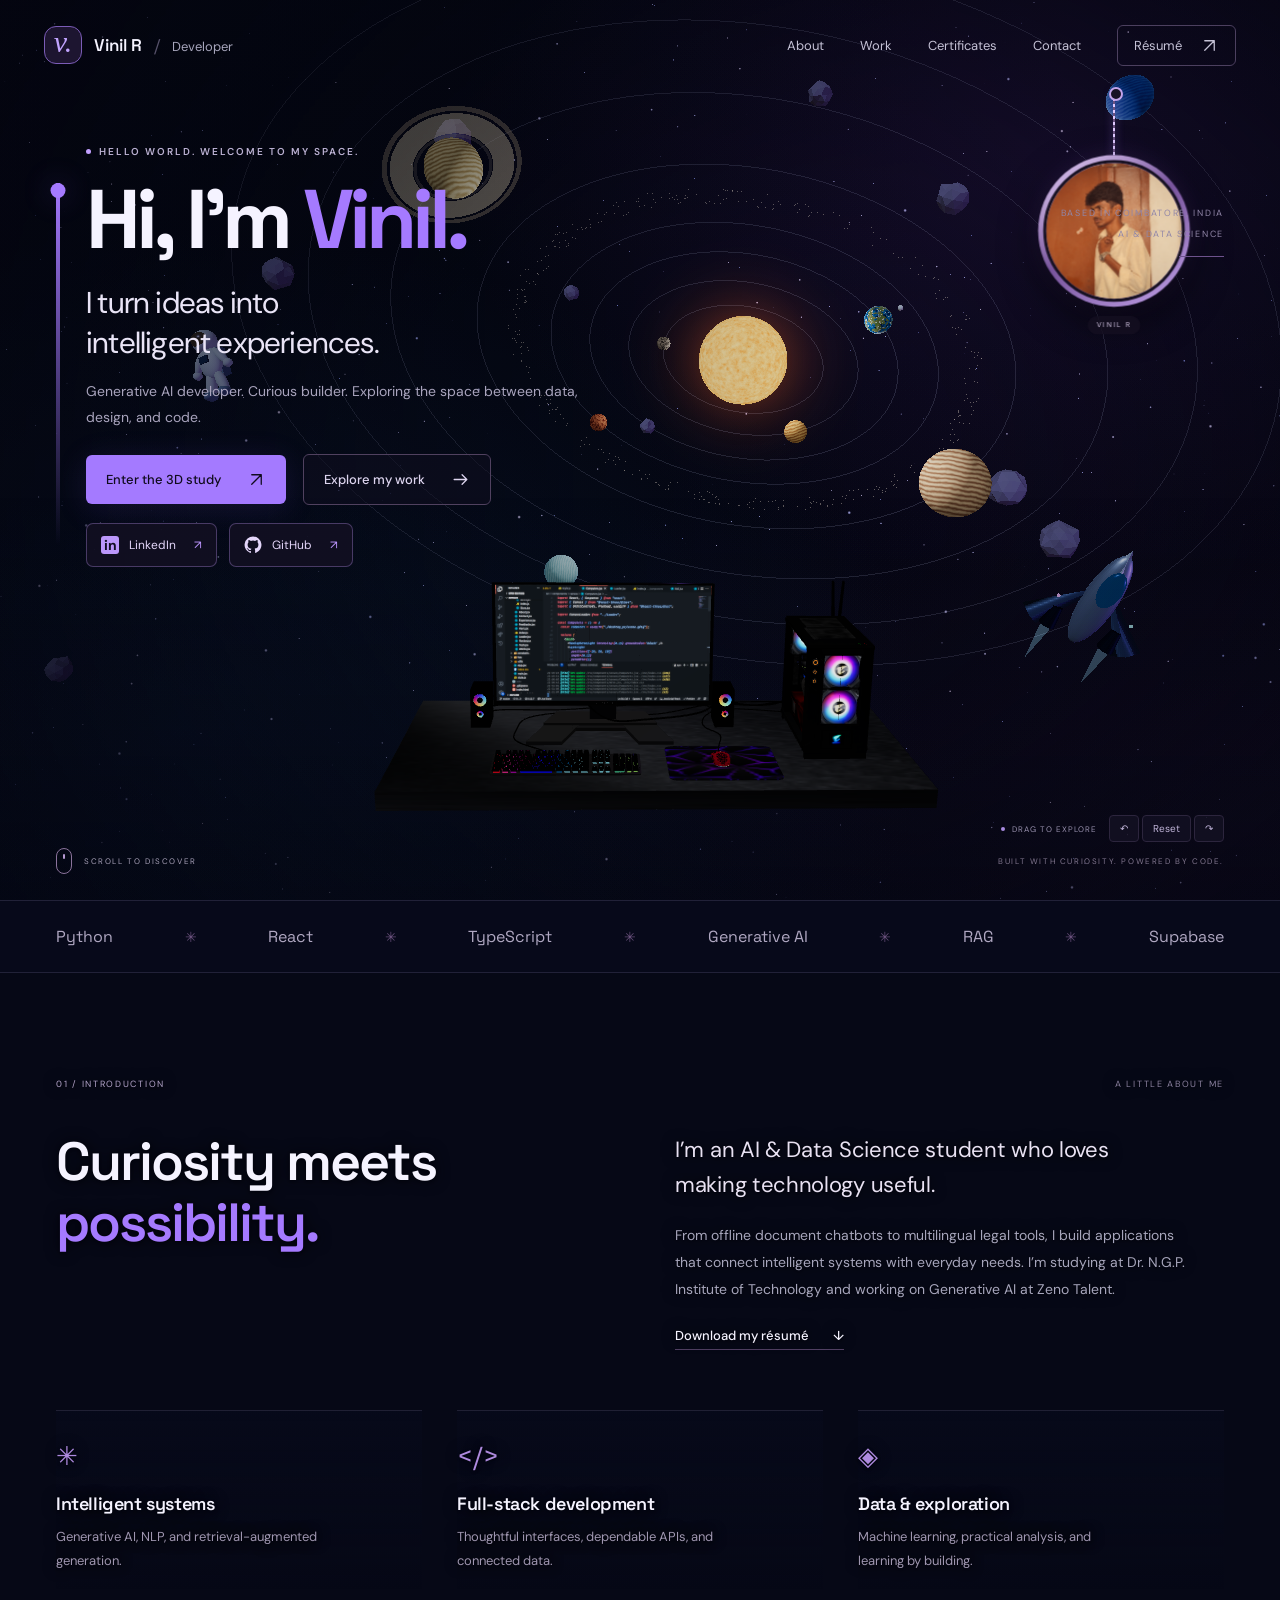
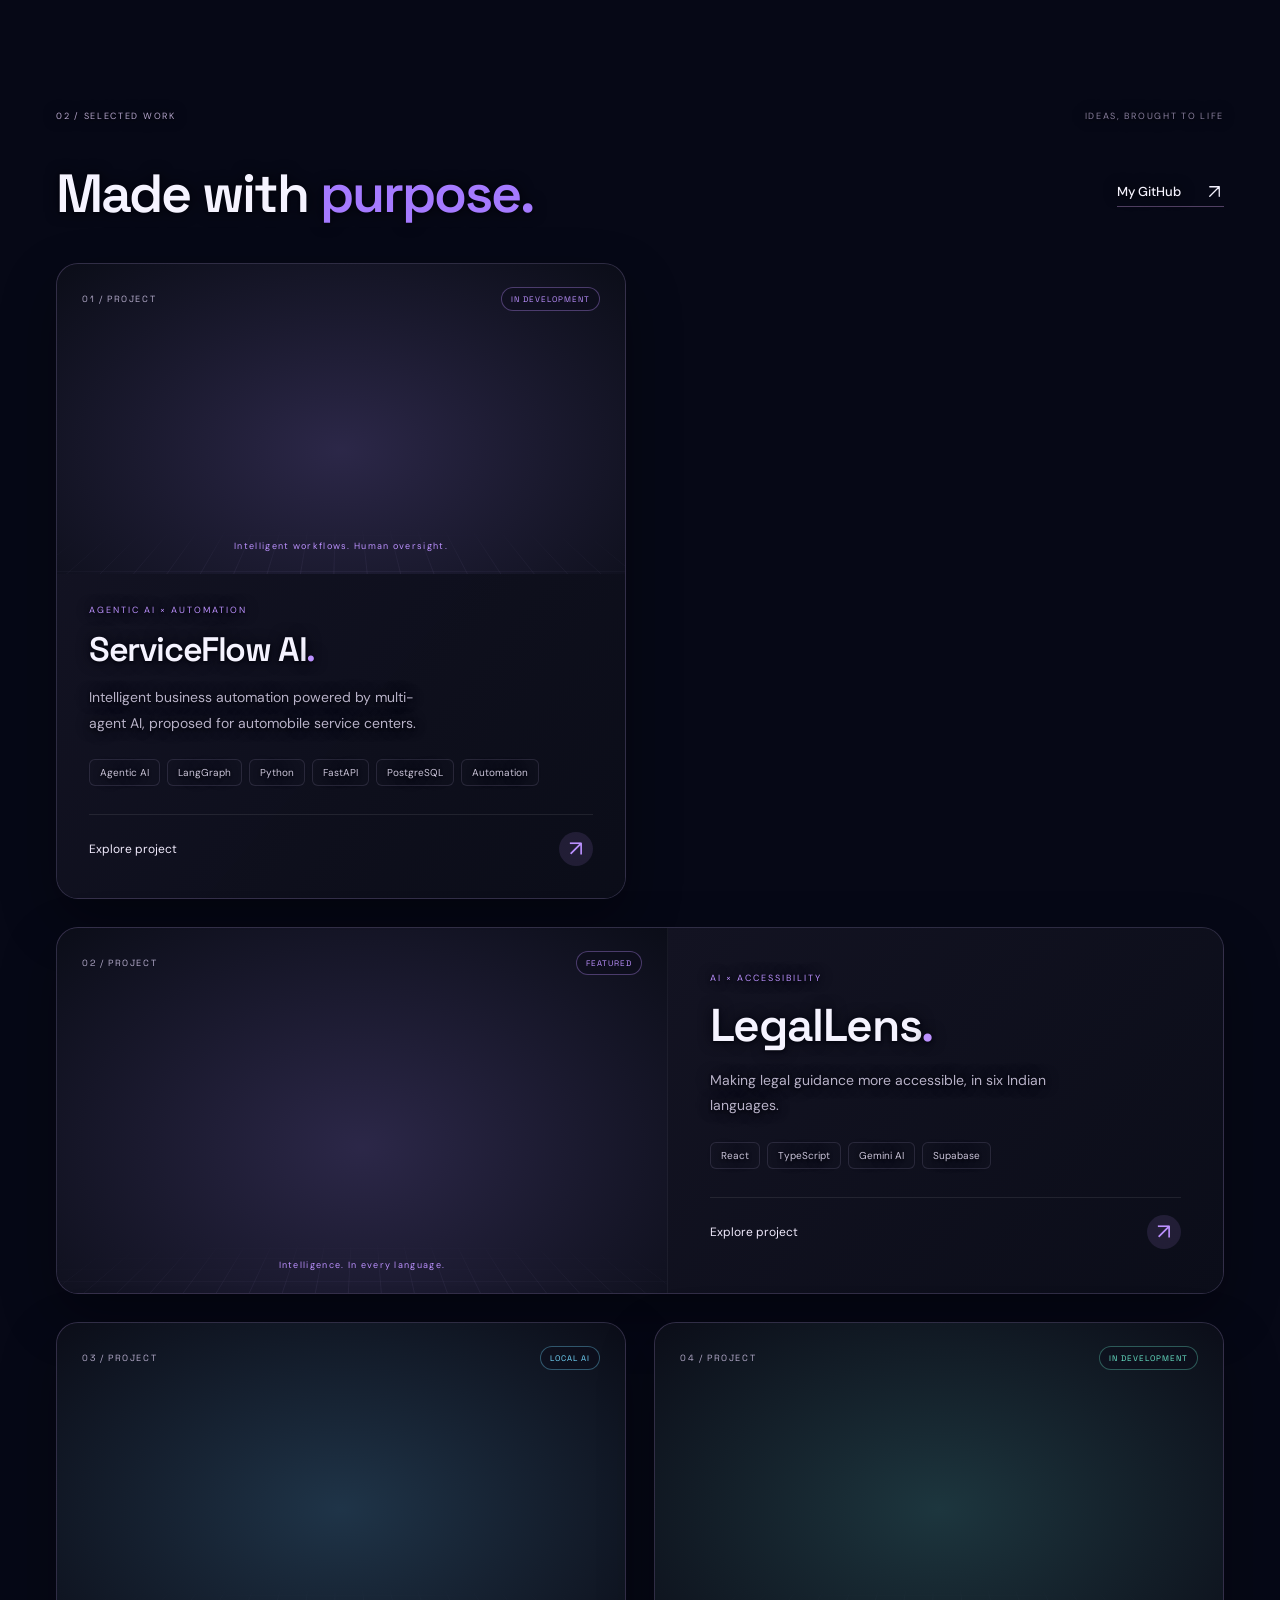
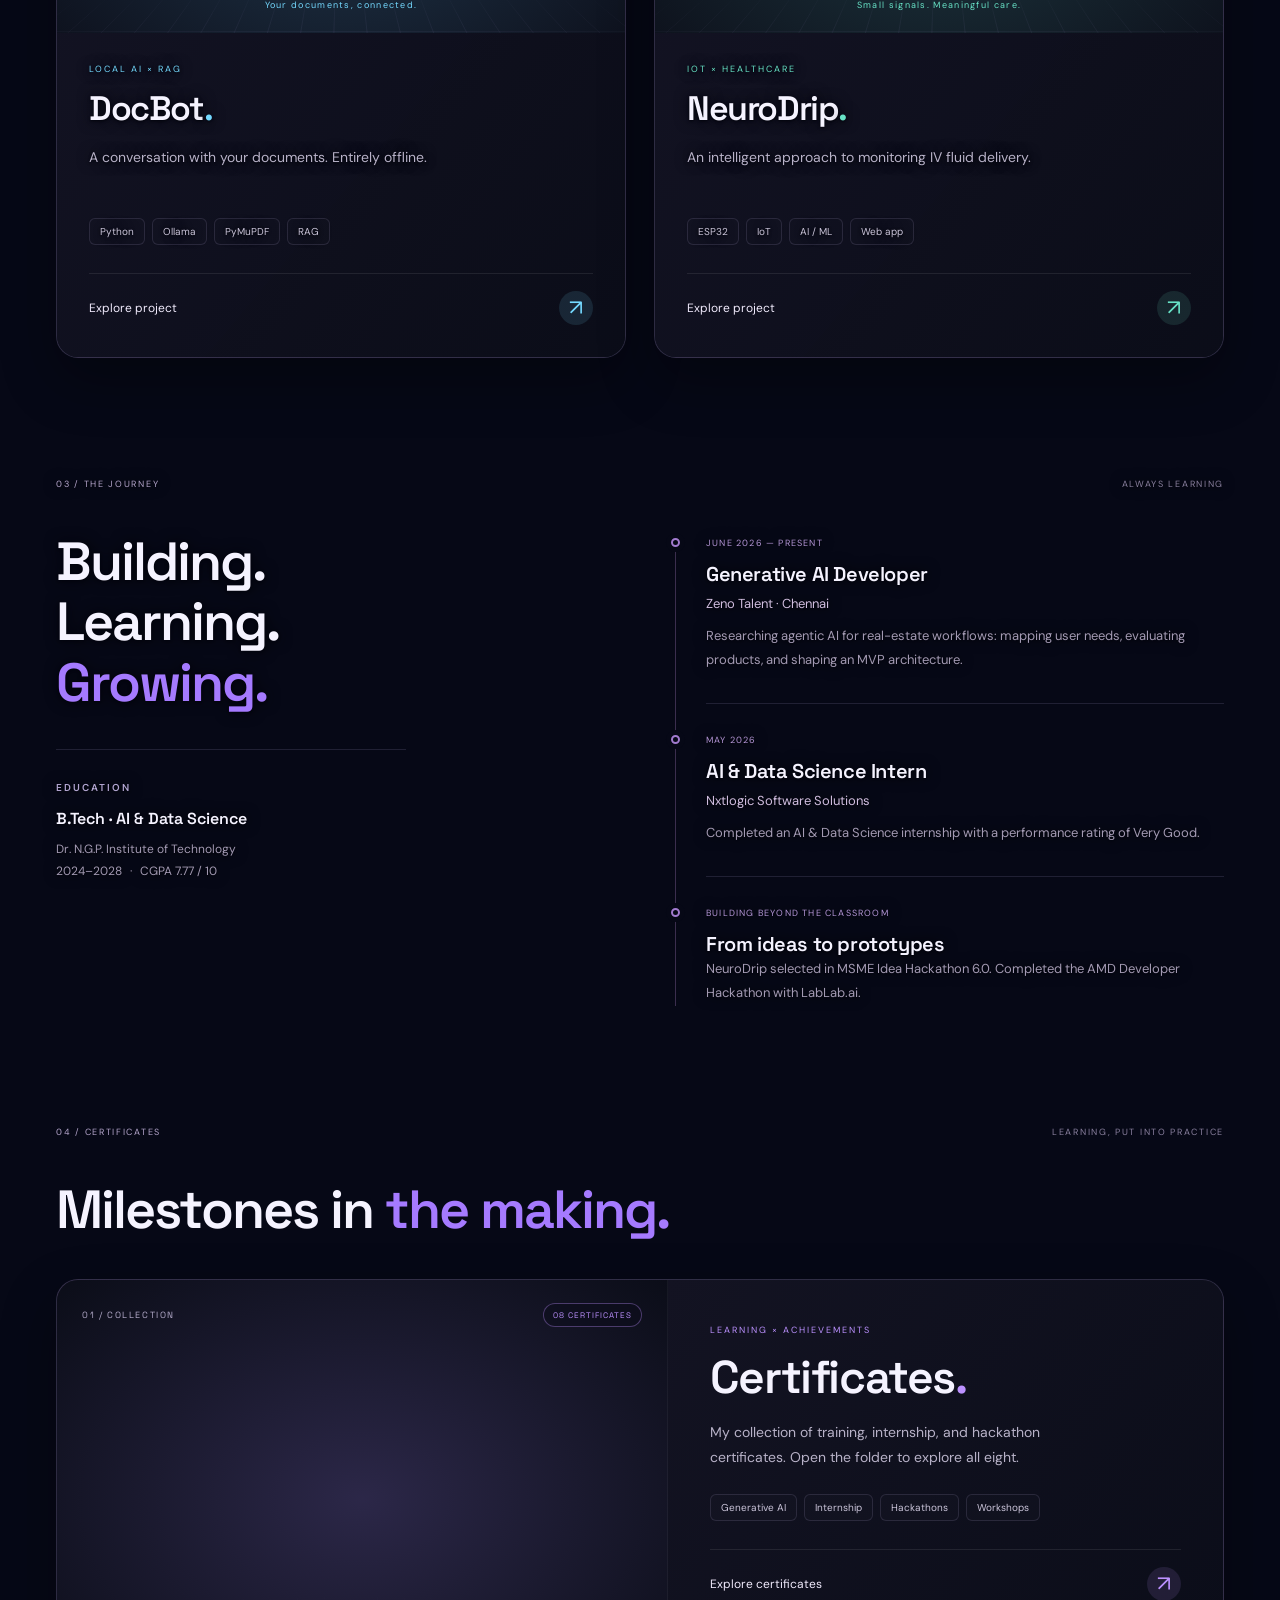
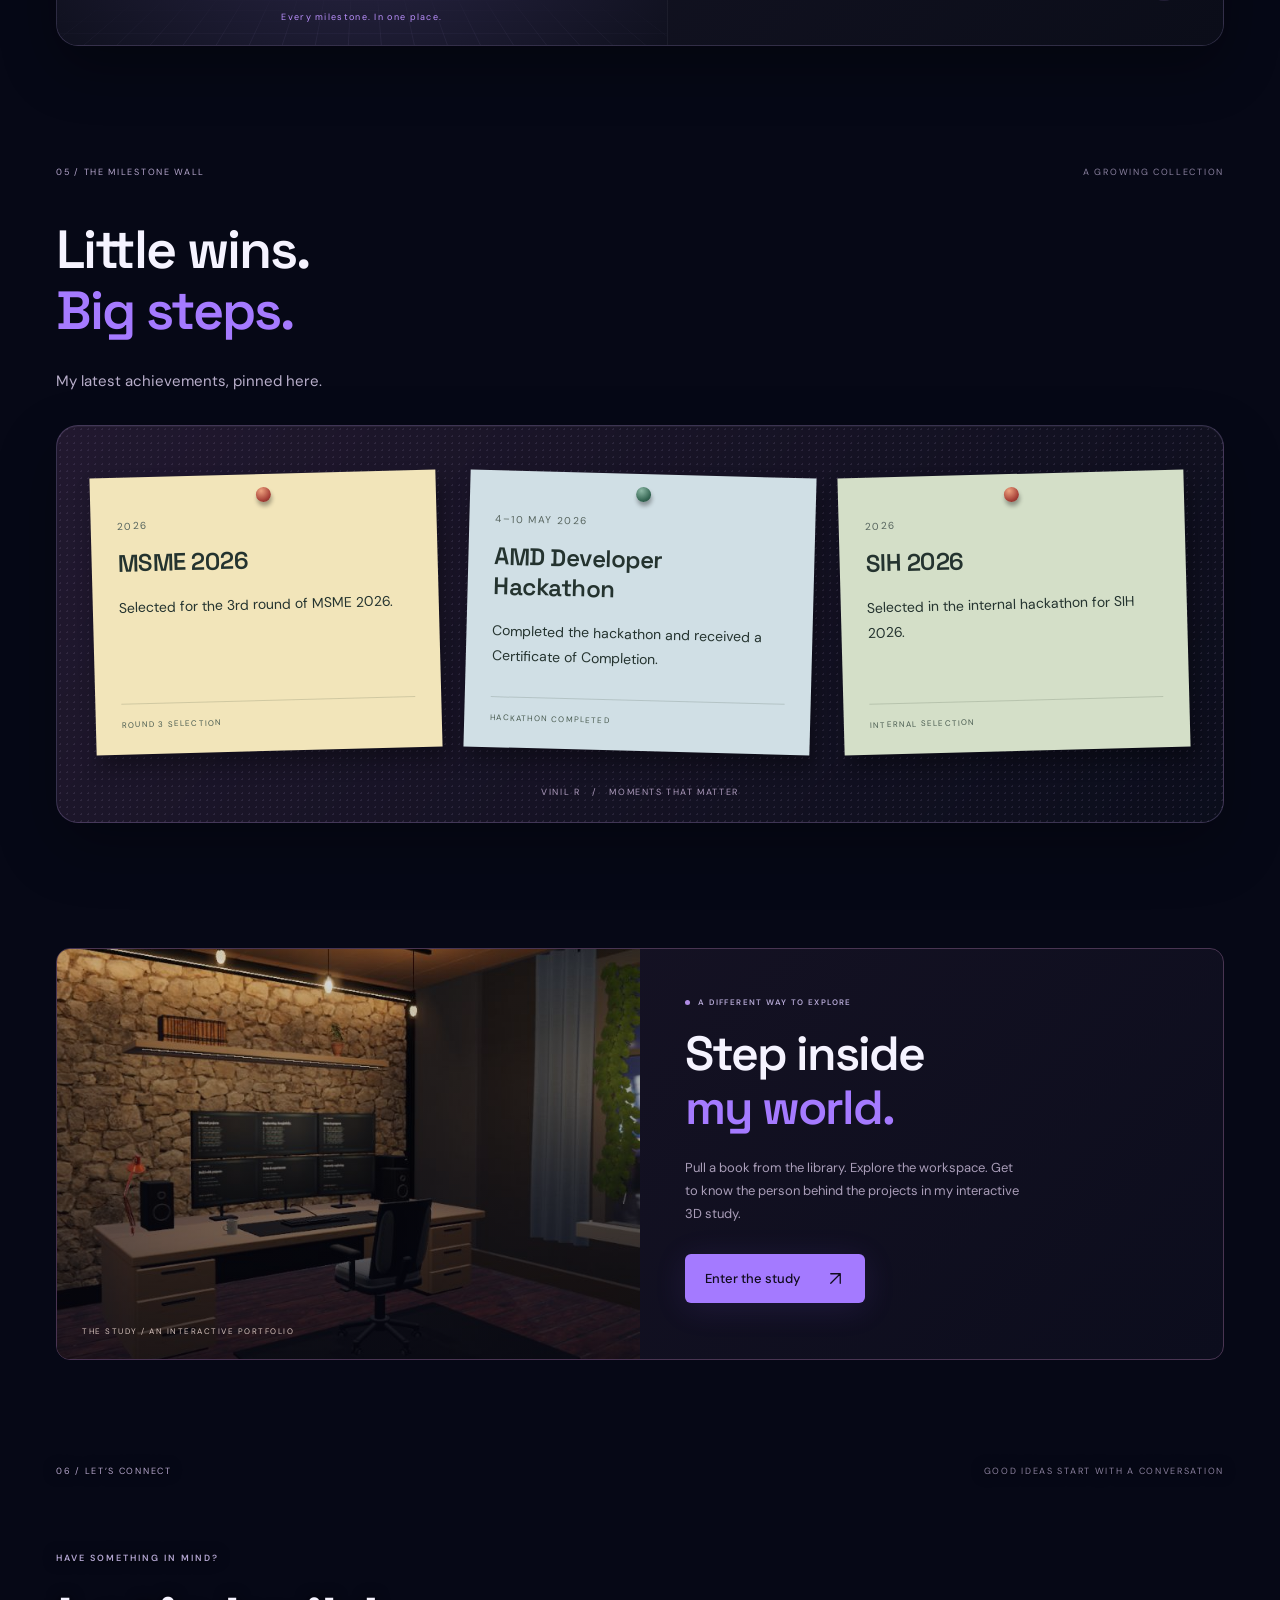
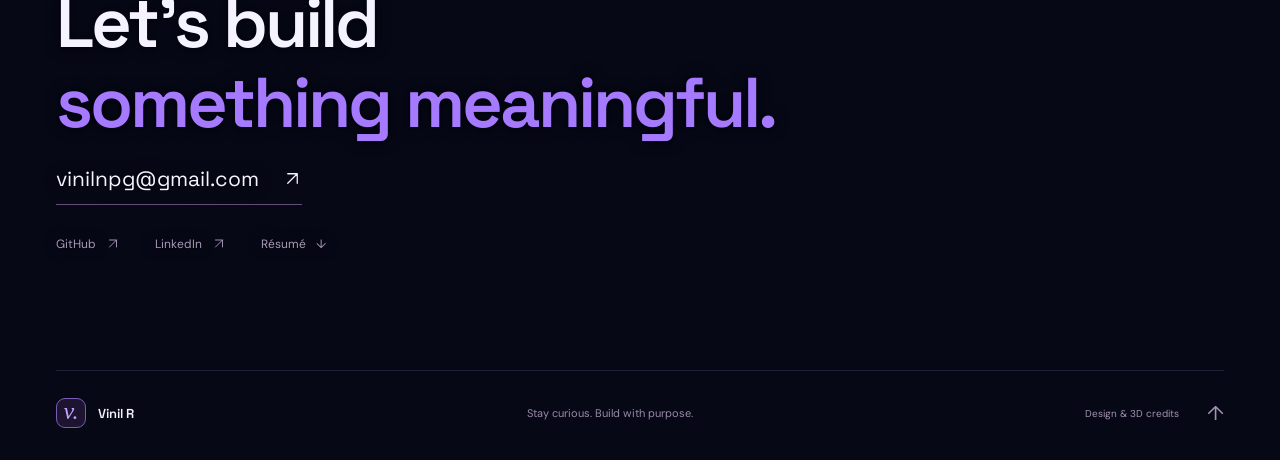
==== index.html @ c07afbfb "Add files via upload" ====
<!DOCTYPE html>
<html lang="en">
  <head>
    <meta charset="UTF-8" />
    <meta name="theme-color" content="#060816" />
    <link rel="icon" type="image/svg+xml" href="/vinil-mark.svg" />
    <link rel="manifest" href="/manifest.webmanifest" />
    <link rel="apple-touch-icon" href="/icons/apple-touch-icon.png" />
    <meta name="apple-mobile-web-app-capable" content="yes" />
    <meta name="apple-mobile-web-app-status-bar-style" content="black-translucent" />
    <meta name="apple-mobile-web-app-title" content="Vinil R" />
    <meta name="viewport" content="width=device-width, initial-scale=1.0, viewport-fit=cover" />
    <meta name="description" content="Vinil R — Generative AI developer and AI & Data Science student. Explore my projects, experience, and interactive 3D study." />
    <title>Vinil R — AI Developer & Creative Thinker</title>
    <script type="module" crossorigin src="/assets/index-GTPFfmTe.js"></script>
    <link rel="stylesheet" crossorigin href="/assets/index-olUS_GA4.css">
  </head>
  <body>
    <div id="root"></div>
  </body>
</html>
---- assets/index-olUS_GA4.css ----
@import"https://fonts.googleapis.com/css2?family=DM+Sans:wght@400;500;600;700&family=Space+Grotesk:wght@400;500;600;700&display=swap";.project-showcase{display:grid;grid-template-columns:repeat(2,minmax(0,1fr));gap:28px;perspective:1400px}.showcase-card{--rx:0deg;--ry:0deg;position:relative;min-width:0;border:1px solid #b2a2dc33;border-radius:22px;background:linear-gradient(135deg,#171528fa,#0b0e1bfa);box-shadow:0 22px 55px #0005,inset 0 1px #ffffff0c;transform:rotateX(var(--rx)) rotateY(var(--ry));transition:transform .2s ease-out,border-color .25s,box-shadow .25s;overflow:hidden}.showcase-card:hover,.showcase-card:focus-within{border-color:var(--card-accent);box-shadow:0 28px 65px #0007,0 0 35px color-mix(in srgb,var(--card-accent) 12%,transparent)}.showcase-legallens{grid-column:1/-1;display:grid;grid-template-columns:1.1fr 1fr}.showcase-visual{display:block;position:relative;width:100%;height:310px;padding:0;background:radial-gradient(ellipse at 50% 60%,color-mix(in srgb,var(--card-accent) 18%,#0c1020),#0b0d18);overflow:hidden;text-align:left;color:#c8c2df;isolation:isolate}.showcase-legallens .showcase-visual{height:100%;min-height:365px;border-right:1px solid #ffffff0c}.showcase-topline{position:absolute;top:23px;left:25px;right:25px;display:flex;align-items:center;justify-content:space-between;gap:10px;z-index:2;font:9px Space Grotesk,sans-serif;letter-spacing:1.6px;color:#b3aac9}.showcase-chip{border:1px solid color-mix(in srgb,var(--card-accent) 35%,transparent);padding:6px 9px;border-radius:20px;color:var(--card-accent);font-size:8px;letter-spacing:1px;background:#0b0c1b66}.showcase-grid{position:absolute;top:48%;right:-50%;bottom:-60%;left:-50%;background-image:linear-gradient(#b8a3f017 1px,transparent 1px),linear-gradient(90deg,#b8a3f017 1px,transparent 1px);background-size:35px 35px;transform:perspective(500px) rotateX(63deg);-webkit-mask-image:radial-gradient(ellipse at center,black,transparent 65%);mask-image:radial-gradient(ellipse at center,black,transparent 65%);pointer-events:none}.showcase-model{position:absolute;top:20px;right:0;bottom:12px;left:0;display:block;pointer-events:none}.showcase-caption{position:absolute;bottom:22px;left:25px;right:25px;text-align:center;color:var(--card-accent);font-size:9px;letter-spacing:1.3px;pointer-events:none}.showcase-content{position:relative;padding:30px 32px 32px;background:linear-gradient(130deg,#131322f5,#0b0d19fa)}.showcase-legallens .showcase-content{display:flex;flex-direction:column;justify-content:center;padding:42px}.showcase-category{font-size:9px;letter-spacing:2px;color:var(--card-accent);margin-bottom:14px}.showcase-content h3{font-size:34px;letter-spacing:-1.4px;line-height:1.2}.showcase-content h3>span{color:var(--card-accent)}.showcase-legallens h3{font-size:46px}.showcase-description{font-size:14px;line-height:1.8;color:#b8b2c8;max-width:360px;margin:15px 0 23px;min-height:50px}.showcase-tags{display:flex;flex-wrap:wrap;gap:7px}.showcase-tags>span{font-size:10px;color:#cbc5da;padding:6px 10px;border:1px solid #c0b1df24;border-radius:6px;background:#ffffff03}.showcase-action{display:flex;align-items:center;justify-content:space-between;gap:30px;width:100%;margin-top:28px;padding:17px 0 0;border-top:1px solid #ffffff15;background:none;font-size:12px;color:#f0eafc;text-align:left;min-height:48px}.showcase-action>span{display:grid;place-items:center;width:34px;height:34px;border-radius:50%;background:color-mix(in srgb,var(--card-accent) 12%,transparent);color:var(--card-accent);font-size:22px;transition:transform .2s,background .2s}.showcase-action:hover>span{transform:translate(2px,-2px);background:color-mix(in srgb,var(--card-accent) 25%,transparent)}.model-fallback{display:grid;place-items:center;width:100%;height:100%;font-size:12px;color:var(--card-accent)}@media (max-width:900px){.showcase-legallens .showcase-content{padding:30px}.showcase-legallens h3{font-size:36px}.showcase-content{padding:25px}.showcase-topline{left:20px;right:20px;font-size:8px}.showcase-visual{height:280px}.showcase-description{font-size:13px}.project-showcase{gap:22px}}@media (max-width:640px){.project-showcase{grid-template-columns:1fr;gap:26px}.showcase-legallens{display:block}.showcase-legallens .showcase-visual{height:290px;min-height:0;border:0}.showcase-card{border-radius:18px;transform:none!important}.showcase-content,.showcase-legallens .showcase-content{padding:26px}.showcase-content h3,.showcase-legallens h3{font-size:33px}.showcase-description{min-height:0;max-width:none}.showcase-visual{height:280px}.showcase-action{font-size:13px}.showcase-caption{font-size:8px}}@media (prefers-reduced-motion:reduce){.showcase-card{transform:none!important;transition:none}.showcase-action>span{transition:none}}.serviceflow-details{margin:24px 0;line-height:1.7;color:#c5bdd6}.serviceflow-details h3{color:#eee7fa;font-size:17px;margin:24px 0 8px}.serviceflow-details ul{padding-left:20px}.serviceflow-details li{margin:6px 0}.serviceflow-diagram{display:flex;flex-direction:column;align-items:center;gap:5px;text-align:center;color:#d9c8f5}.serviceflow-diagram span:nth-child(odd){padding:8px 12px;border:1px solid #8069a3;border-radius:8px;background:#211831}.certificates-section{position:relative}.certificate-collection{--card-accent: #bc91ff}.certificate-grid{display:grid;grid-template-columns:repeat(2,minmax(0,1fr));gap:24px}.certificate-card{min-width:0;border:1px solid #ad84e33b;border-radius:14px;overflow:hidden;background:linear-gradient(145deg,#211731eb,#0b1022ed)}.certificate-preview{position:relative;display:block;width:100%;background:#0c0c19;padding:20px 20px 46px}.certificate-preview img{width:100%;height:280px;-o-object-fit:contain;object-fit:contain}.certificate-preview>span{position:absolute;bottom:14px;left:20px;right:20px;display:flex;justify-content:space-between;color:#ceafff;font-size:12px}.certificate-copy{padding:22px;border-top:1px solid #b68ee325}.certificate-copy .certificate-meta{font-size:10px;color:#ba9cdb;margin-bottom:12px}.certificate-copy h3{font-size:20px;line-height:1.35;margin-bottom:10px}.certificate-copy>p{font-size:12px;color:#afa6bf;line-height:1.7}.certificate-description{margin-top:12px}.certificate-dialog{width:min(1000px,calc(100% - 24px));max-height:calc(100dvh - 32px);padding:0 24px 24px;border:1px solid #80619e;border-radius:16px;color:#f5efff;background:#100e1d;overflow-y:auto;overscroll-behavior:contain;scrollbar-gutter:stable}.certificate-dialog::backdrop{background:#03020ce8}.certificate-dialog>header{position:sticky;top:0;z-index:2;display:flex;align-items:flex-start;justify-content:space-between;gap:20px;padding:24px 0 20px;margin-bottom:20px;border-bottom:1px solid #ffffff20;background:#100e1df5}.certificate-dialog>header h3{font-size:26px;margin-top:8px}.certificate-dialog header button{flex-shrink:0;width:44px;height:44px;border-radius:50%;font-size:27px;background:#30213e}.certificate-scroll-note{margin-top:10px;color:#bdb3ce;font-size:12px;line-height:1.5}@media (max-width:600px){.certificate-grid{grid-template-columns:1fr;gap:20px}.certificate-dialog{padding:0 14px 14px}.certificate-dialog>header{padding-top:16px;gap:8px}.certificate-dialog>header h3{font-size:22px}.certificate-dialog .eyebrow{font-size:8px}.certificate-copy{padding:18px}}.milestone-intro{margin:-10px 0 30px;font-size:15px;color:#b9afcb;line-height:1.7}.landing-milestone-board{padding:48px 36px 24px;border:1px solid #b89bdf40;border-radius:22px;background-color:#171323ed;background-image:radial-gradient(#c5b3e51c 1px,transparent 1px),linear-gradient(130deg,#39264955,#0a0d1be6);background-size:7px 7px,100% 100%;box-shadow:inset 0 1px #ffffff0d,0 24px 60px #0004}.milestone-pins{display:grid;grid-template-columns:repeat(3,minmax(0,1fr));align-items:stretch;gap:28px}.milestone-note{position:relative;min-width:0;padding:42px 26px 24px;color:#24332f;box-shadow:5px 12px 20px #0005;transform:rotate(-1.5deg);display:flex;flex-direction:column}.milestone-note:nth-child(2){transform:rotate(1.5deg)}.milestone-cream{background:#f2e5ba}.milestone-blue{background:#d0dfe5}.milestone-sage{background:#d4dfc8}.milestone-pushpin{position:absolute;width:15px;height:15px;border-radius:50%;top:13px;left:calc(50% - 7px);background:radial-gradient(circle at 35% 25%,#eea27f,#a64037 65%,#662a26);box-shadow:1px 4px 4px #0005}.milestone-blue .milestone-pushpin{background:radial-gradient(circle at 35% 25%,#8cb8a5,#356653 65%,#234238)}.milestone-date{color:#56645e;font-size:10px;text-transform:uppercase;letter-spacing:1.4px;margin-bottom:16px}.milestone-note h3{font-size:24px;line-height:1.25;letter-spacing:-.5px;margin-bottom:17px;overflow-wrap:anywhere}.milestone-description{font-size:14px;line-height:1.8;margin-bottom:28px}.milestone-status{margin-top:auto;padding-top:14px;border-top:1px solid #2c3b292b;color:#495b50;font-size:8px;line-height:1.5;letter-spacing:1.2px}.milestone-board-caption{text-align:center;color:#ac9abb;font-size:9px;letter-spacing:1.6px;margin-top:35px}.milestone-board-caption span{margin:0 8px}@media (max-width:1000px){.milestone-pins{gap:20px}.landing-milestone-board{padding-inline:24px}.milestone-note{padding-inline:18px}.milestone-note h3{font-size:22px}}@media (max-width:760px){.milestone-pins{grid-template-columns:1fr;gap:30px}.landing-milestone-board{padding:32px 22px 22px}.milestone-note{padding:40px 24px 24px}.milestone-note h3{font-size:25px}.milestone-board-caption{font-size:8px;letter-spacing:1px;line-height:1.8}}@media (prefers-reduced-motion:reduce){.milestone-note,.milestone-note:nth-child(2){transform:none}}.profile-links{display:flex;flex-wrap:wrap;gap:12px;margin-top:18px}.profile-links a{display:inline-flex;align-items:center;gap:10px;padding:10px 14px;min-height:44px;font-size:12px;border:1px solid #ac87e05c;border-radius:7px;background:#121021e8;color:#e4d6fa}.profile-links a:hover{background:#2c1c44;border-color:#b48aec}.profile-links a>span:last-child{margin-left:8px;color:#bd96ff}.linkedin-mark{display:grid;place-items:center;width:18px;height:18px;border-radius:3px;background:#bb97fa;color:#100c20;font-size:14px;font-weight:700;line-height:1}@media (max-width:540px){.profile-links{gap:10px;margin-top:16px}.profile-links a{padding-inline:12px;font-size:11px}.hero:has(.profile-links){height:auto;min-height:0;max-height:none;padding-bottom:88px}.hero:has(.profile-links) .desktop-experience{position:relative;bottom:auto;margin-top:20px}}.install-app{margin-top:24px;color:#b8abc8;font-size:12px;line-height:1.7}.install-app-button{display:inline-flex;align-items:center;justify-content:center;gap:18px;min-height:44px;padding:11px 18px;border:1px solid #a57aff70;border-radius:8px;background:#231831;color:#ecddff}.install-app-button:disabled{opacity:.65;cursor:wait}.install-app details{max-width:340px;margin-inline:auto}.install-app summary{display:list-item;cursor:pointer;min-height:44px;padding:10px 6px;color:#dac3f5}.install-app p{margin-top:8px}:root{font-family:DM Sans,sans-serif;color:#f5f3ff;background:#060816;font-synthesis:none;--accent:#a57aff;--muted:#a7a6bc;--border:#b7ade026;color-scheme:dark}*{box-sizing:border-box}html{scroll-behavior:smooth;scroll-padding-top:100px}body{margin:0}a{color:inherit;text-decoration:none}button{font:inherit;color:inherit;cursor:pointer;border:0}img{max-width:100%;display:block}h1,h2,h3,p{margin:0}h1,h2,h3{font-family:Space Grotesk,sans-serif;font-weight:600}::-moz-selection{background:#7646cc;color:#fff}::selection{background:#7646cc;color:#fff}:focus-visible{outline:2px solid #c6a8ff;outline-offset:6px}.container{width:min(1200px,calc(100% - 112px));margin-inline:auto}.skip-link{position:fixed;top:-80px;left:20px;z-index:100;background:var(--accent);color:#080817;padding:14px}.skip-link:focus{top:12px}.site-header{height:90px;position:absolute;inset:0 0 auto;z-index:20}.nav-inner{width:min(1280px,calc(100% - 88px));margin:auto;height:100%;display:flex;align-items:center;justify-content:space-between}.brand{display:flex;align-items:center;gap:12px;font:600 17px Space Grotesk,sans-serif;white-space:nowrap}.brand-mark{width:38px;height:38px;border:1px solid #7b5cb7;border-radius:12px;display:grid;place-items:center;font:italic 30px/1 Georgia,serif;color:#c2a4ff;background:#1d1530;padding-bottom:6px}.brand small{font:400 13px DM Sans,sans-serif;color:var(--muted)}.brand-divider{color:#56516a;padding-inline:8px;font-weight:400}.main-nav{display:flex;align-items:center;gap:36px;font-size:13px;color:#c5c2d6}.main-nav>a:hover{color:#fff}.nav-resume{border:1px solid #4c405f;padding:10px 16px;border-radius:6px;display:flex;align-items:center;gap:18px}.menu-toggle{display:none}.hero{min-height:850px;height:100svh;max-height:1050px;position:relative;overflow:hidden;isolation:isolate}.hero-background{position:absolute;top:0;right:0;bottom:0;left:0;z-index:-2;background:url(/assets/herobg-SogpARU-.png) center top/cover no-repeat;opacity:.8}.hero:after{content:"";position:absolute;top:0;right:0;bottom:0;left:0;z-index:-1;background:linear-gradient(180deg,#06081619 45%,#060816 98%);pointer-events:none}.hero-intro{position:relative;display:flex;gap:26px;padding-top:145px;z-index:2;pointer-events:none}.hero-copy{pointer-events:auto}.hero-track{width:4px;flex-shrink:0;background:linear-gradient(#a57aff,#915eff00);margin-top:38px;margin-bottom:20px;position:relative}.hero-track i{width:15px;height:15px;position:absolute;left:50%;transform:translate(-50%);top:0;border-radius:50%;background:#a57aff;box-shadow:0 0 30px #915eff55}.eyebrow{font-size:10px;letter-spacing:2px;font-weight:600;color:#b3a6d2}.hero-eyebrow{font-size:10px;letter-spacing:2px;color:#bbb1d2;margin-bottom:17px;display:flex;align-items:center;gap:8px}.hero-eyebrow>span{width:5px;height:5px;border-radius:50%;background:#c3a1ff}.hero h1{font-size:clamp(64px,6.5vw,94px);letter-spacing:-5px;line-height:1.08;font-weight:700}.hero h1 span,h2>span{color:var(--accent)}.hero-statement{font-size:clamp(25px,2.35vw,34px);line-height:1.34;letter-spacing:-.8px;margin-top:18px;color:#e9e4f6}.hero-statement strong{font-weight:400}.hero-description{color:#a9a4bd;font-size:14px;line-height:1.8;max-width:540px;margin-top:16px}.mobile-break{display:none}.hero-actions{display:flex;gap:17px;align-items:center;margin-top:24px}.button{display:inline-flex;gap:26px;align-items:center;justify-content:center;font-weight:500;font-size:13px;padding:15px 20px;border-radius:6px;transition:background .2s,transform .2s}.button:hover{transform:translateY(-2px)}.button-primary{background:#a47aff;color:#100b1d;box-shadow:0 5px 32px #915eff20}.button-primary:hover{background:#bea0ff}.button-quiet{color:#ddd5ef;border:1px solid #50415f;background:#100f2080}.button-quiet:hover{background:#20182f}.hero-side-note{margin-left:auto;align-self:flex-start;margin-top:62px;display:flex;flex-direction:column;align-items:flex-end;gap:9px;font-size:9px;letter-spacing:1.7px;color:#9186a8}.hero-side-note i{width:45px;height:1px;background:#6d528c;margin-top:7px}.desktop-experience{position:absolute;bottom:58px;width:100%;height:440px;z-index:1}.desktop-canvas{width:100%;height:100%;touch-action:pan-y;cursor:grab}.desktop-canvas:active{cursor:grabbing}.scene-toolbar{position:absolute;bottom:0;right:max(56px,calc((100% - 1200px)/2));display:flex;align-items:center;gap:12px;color:#9890ad;font-size:8px;letter-spacing:1px}.scene-toolbar>span{display:flex;align-items:center;gap:7px}.scene-toolbar i{width:4px;height:4px;border-radius:100%;background:#a88bdf}.scene-toolbar>div{display:flex;gap:3px}.scene-toolbar button{background:#151225b3;border:1px solid #2c253d;border-radius:4px;padding:6px 10px;font-size:10px;color:#c2b6da;letter-spacing:0}.scene-toolbar button:hover{background:#342747;color:#fff}.scene-loading{width:240px;text-align:center;font-size:12px;color:#b8a8d6}.scene-loading span{display:block;width:24px;height:24px;margin:0 auto 12px;border:2px solid #5d457d;border-top-color:#b890ff;border-radius:50%;animation:spin 1s linear infinite}.scene-loading b{display:block;font-weight:400;font-size:10px;margin-top:6px}.scene-placeholder{position:absolute;bottom:210px;left:0;width:100%;text-align:center;font-size:12px;color:var(--muted)}.scene-fallback{display:grid;place-content:center;height:100%;text-align:center}.scene-fallback>p{font-size:12px;color:var(--muted);max-width:320px;margin-top:22px}.fallback-monitor{text-align:left;padding:25px;background:#111221;border:8px solid #252331;border-radius:10px;color:#bea0ff}.fallback-monitor>span{font:11px monospace;color:#8b839f}.fallback-monitor pre{font:14px/2 monospace}.hero-footer{position:absolute;bottom:26px;left:0;right:0;display:flex;align-items:center;justify-content:space-between;z-index:3;color:#82778f;font-size:8px;letter-spacing:1.6px}.scroll-cue{display:flex;gap:12px;align-items:center;color:#a7a0b7}.mouse{height:26px;width:16px;border:1px solid #8b739c;border-radius:9px;display:flex;justify-content:center;padding-top:5px}.mouse i{height:5px;width:2px;border-radius:2px;background:#b599d1;animation:scroll-dot 2s infinite}.skills-marquee{border-block:1px solid var(--border);background:#0b0b1a;padding:25px 0}.skills-marquee>.container{display:flex;align-items:center;justify-content:space-between;gap:20px}.skills-marquee span{font:16px Space Grotesk,sans-serif;color:#b0a8c2;white-space:nowrap}.skills-marquee i{font-size:14px;color:#6b527e;font-style:normal}.section{padding-block:105px 15px}.section-label{display:flex;justify-content:space-between;gap:15px;font-size:9px;letter-spacing:1.7px;color:#8a809f;margin-bottom:42px}.section-label>span:first-child{color:#b4a5cb}h2{font-size:clamp(36px,4.2vw,57px);line-height:1.13;letter-spacing:-2px}.about-main{display:grid;grid-template-columns:1fr 1fr;gap:70px}.large-copy{font-size:22px;line-height:1.6;letter-spacing:-.3px;max-width:480px;color:#e8e1f2}.body-copy{font-size:14px;line-height:1.9;color:var(--muted);margin-top:20px;max-width:520px}.text-link{display:inline-flex;gap:24px;align-items:center;font-size:13px;font-weight:500;padding-bottom:5px;border-bottom:1px solid #514063}.text-link:hover{color:#c5a4ff}.about-main .text-link{margin-top:25px}.disciplines{display:grid;grid-template-columns:repeat(3,1fr);gap:35px;margin-top:60px}.disciplines article{border-top:1px solid var(--border);padding-top:28px}.discipline-icon{font:26px Space Grotesk,sans-serif;color:#ae8adf;height:33px;display:block}.disciplines h3{font-size:18px;letter-spacing:-.4px;margin-top:20px}.disciplines p{color:#9f96b0;font-size:13px;line-height:1.8;max-width:270px;margin-top:10px}.section-heading{display:flex;align-items:center;justify-content:space-between;gap:24px;margin-bottom:38px}.projects-grid{display:grid;grid-template-columns:repeat(3,1fr);gap:28px}.project-preview{width:100%;padding:0;background:transparent;border-radius:10px;position:relative;overflow:hidden;display:block;text-align:left;border:1px solid var(--border);transition:border-color .2s}.project-preview:hover{border-color:#8f67bb}.project-art{height:225px;overflow:hidden;position:relative;display:flex;align-items:center;justify-content:center;transition:transform .35s}.project-preview:hover .project-art{transform:scale(1.025)}.project-open{position:absolute;right:13px;bottom:13px;border:1px solid #7c688b80;border-radius:50%;background:#171126aa;display:grid;place-items:center;width:33px;height:33px;color:#dfc6ff}.legal-art{background:radial-gradient(ellipse at 50% 60%,#3a2356,#121021);color:#c3a2f0;flex-direction:column}.legal-art>svg{width:118px;height:102px;filter:drop-shadow(0 0 18px #b28ade66);margin-top:5px}.legal-art>span{font-size:8px;letter-spacing:1.5px;margin-top:18px;color:#aa90c8}.orbit{position:absolute;width:200px;height:200px;border:1px solid #a583d21c;border-radius:50%;top:12px}.orbit-two{width:285px;height:285px;top:-30px}.docbot-art{background:radial-gradient(ellipse at 50% 80%,#172b33,#101422)}.terminal-window{width:88%;border:1px solid #4e718751;background:#080f18;border-radius:7px;transform:perspective(700px) rotateY(-6deg) rotateX(3deg);box-shadow:6px 18px 30px #0008}.terminal-top{display:flex;align-items:center;gap:4px;padding:12px 10px;border-bottom:1px solid #27384b}.terminal-top i{width:5px;height:5px;border-radius:50%;background:#52616e}.terminal-top i:first-child{background:#a67081}.terminal-top i:nth-child(2){background:#ad9e6c}.terminal-top i:nth-child(3){background:#69a68e}.terminal-top>span{font:7px monospace;color:#7e9bae;margin-left:8px}.terminal-content{padding:17px 10px 9px;font:8px/1.7 monospace;color:#b0c5d1}.terminal-content p{margin-bottom:11px}.terminal-content p>span,.terminal-content b{color:#86c5d3;font-weight:400}.terminal-muted{color:#8aa3b3}.terminal-content em{color:#75ad91;font-style:normal;margin-left:8px;font-size:7px}.terminal-line{height:4px;background:#213844;width:90%;margin:7px 0}.terminal-line.short{width:63%;margin-bottom:18px}.neuro-art{display:block;padding:24px 20px;background:linear-gradient(#63b6b207 1px,transparent 1px),linear-gradient(90deg,#63b6b207 1px,transparent 1px),radial-gradient(ellipse at 65% 50%,#143333,#0c1c22);background-size:20px 20px,20px 20px,auto}.neuro-top{display:flex;justify-content:space-between;font-size:8px;letter-spacing:1px;color:#8ab4b2}.neuro-top>span+span{font-size:6px;color:#7caea8}.neuro-art>svg{width:100%;height:100px;margin:12px 0 0}.neuro-bottom{display:flex;gap:16px;align-items:center;justify-content:center;color:#87b7af}.neuro-bottom>div{display:flex;gap:6px;align-items:center;font-size:7px}.neuro-bottom i{width:5px;height:5px;border:1px solid #80c7b7;border-radius:50%}.neuro-bottom>b{font-size:12px;font-weight:400}.project-category{display:flex;gap:15px;font-size:8px;letter-spacing:1.3px;color:#9a85b5;margin:22px 0 9px}.project-category>span{color:#8d7e9e}.project-card h3{font-size:25px;letter-spacing:-.7px}.project-card h3 button{background:none;padding:0;font:inherit}.project-card h3 button:hover{color:#b594eb}.project-description{font-size:13px;line-height:1.75;color:#9e96ad;margin:10px 0 18px;min-height:46px;max-width:300px}.tags{display:flex;flex-wrap:wrap;gap:7px}.tags>span{font-size:9px;border:1px solid #30263f;padding:5px 8px;border-radius:4px;color:#b3a0c8}.project-detail-link{background:transparent;display:flex;align-items:center;gap:12px;padding:0;margin-top:21px;color:#d1b8ee;font-size:11px}.project-detail-link:hover{color:#fff}.journey-layout{display:grid;grid-template-columns:1fr 1fr;gap:70px}.education{margin-top:35px;border-top:1px solid var(--border);padding-top:25px;max-width:350px}.education h3{font-size:16px;margin:12px 0 10px}.education>p{font-size:12px;color:#a39ab3;line-height:1.8}.education>p>span{padding-inline:5px}.timeline{border-left:1px solid #3b2e4e;padding-left:30px;margin-top:5px}.timeline>article{position:relative;margin-bottom:30px;padding-bottom:30px;border-bottom:1px solid var(--border)}.timeline>article:last-child{margin-bottom:0;padding-bottom:0;border-bottom:0}.timeline-date{font-size:9px;letter-spacing:1.2px;color:#b496d7;margin-bottom:12px}.timeline-date>i{position:absolute;left:-35px;top:1px;width:9px;height:9px;border:2px solid #a17ace;background:#060816;border-radius:50%;box-shadow:0 0 0 5px #060816}.timeline h3{font-size:20px;letter-spacing:-.4px}.timeline .organization{font-size:13px;color:#d0bddf;margin:8px 0 12px}.timeline article>p:not(.organization){font-size:13px;line-height:1.9;color:#a39ab3}.study-section{border:1px solid #493552;border-radius:14px;overflow:hidden;display:grid;grid-template-columns:1fr 1fr;margin-top:110px;background:linear-gradient(135deg,#191426,#0c0d1d)}.study-photo{position:relative;min-height:410px}.study-photo>img{width:100%;height:100%;position:absolute;top:0;right:0;bottom:0;left:0;-o-object-fit:cover;object-fit:cover;-o-object-position:50% 58%;object-position:50% 58%}.study-photo:after{content:"";position:absolute;top:0;right:0;bottom:0;left:0;background:linear-gradient(180deg,#05041520,#07071399)}.image-caption{position:absolute;bottom:23px;left:25px;z-index:1;font-size:8px;letter-spacing:1.5px;color:#d5c2bd}.study-copy{padding:48px 45px}.study-copy h2{font-size:48px;margin-top:20px}.study-copy>p:not(.eyebrow){font-size:13px;line-height:1.8;color:#a99db8;margin:20px 0 28px;max-width:340px}.study-copy .eyebrow{font-size:8px;letter-spacing:1.4px}.study-copy .eyebrow i{display:inline-block;width:5px;height:5px;border-radius:50%;background:#b08ce5;margin-right:5px}.contact-section{padding-bottom:85px}.contact-section>.eyebrow{margin-top:75px;font-size:9px}.contact-section h2{font-size:clamp(40px,5.5vw,76px);margin-top:20px;letter-spacing:-3px}.contact-email{display:inline-flex;gap:24px;align-items:center;font:21px Space Grotesk,sans-serif;border-bottom:1px solid #644c7b;padding:22px 0 12px}.contact-email:hover{color:var(--accent)}.contact-socials{display:flex;gap:35px;margin-top:29px;font-size:12px;color:#a99bb8}.contact-socials>a{display:flex;align-items:center;gap:10px}.contact-socials>a:hover{color:#fff}.contact-socials svg{width:14px}.site-footer{display:flex;align-items:center;justify-content:space-between;gap:20px;padding-block:27px 32px;border-top:1px solid var(--border)}.site-footer .brand{font-size:13px}.site-footer .brand-mark{width:30px;height:30px;border-radius:9px;font-size:24px;padding-bottom:4px}.site-footer>p{font-size:11px;color:#9c8baa}.site-footer>div{display:flex;align-items:center;gap:28px;font-size:10px;color:#a393b2}.site-footer>div>a:last-child{font-size:20px}.project-dialog{color:#f5efff;background:#121020;border:1px solid #5e4478;border-radius:16px;width:min(600px,calc(100% - 32px));padding:42px;max-height:85svh;overflow:auto}.project-dialog::backdrop{background:#03020ccf;-webkit-backdrop-filter:blur(8px);backdrop-filter:blur(8px)}.project-dialog>div{position:relative}.dialog-close{position:absolute;right:-20px;top:-27px;font-size:27px;background:none;color:#b5a2ca;width:34px;height:34px}.project-dialog h2{margin-top:18px;font-size:43px}.dialog-description{color:#b9abc9;font-size:15px;line-height:1.85;margin:24px 0}.project-note{color:#b09ac9;font-size:12px;line-height:1.6;margin:24px 0}.project-dialog .tags>span{font-size:11px}.project-dialog .text-link{margin-top:8px}@keyframes scroll-dot{0%,to{transform:translateY(0);opacity:.6}50%{transform:translateY(8px);opacity:1}}@keyframes spin{to{transform:rotate(360deg)}}@media (min-width:1500px){.desktop-experience{height:500px}.hero-intro{padding-top:160px}}@media (max-width:1100px){.container{width:calc(100% - 72px)}.nav-inner{width:calc(100% - 64px)}.hero{min-height:840px}.hero-intro{padding-top:135px}.hero-side-note{display:none}.desktop-experience{height:400px;bottom:65px}.scene-toolbar{right:36px}.about-main,.journey-layout{gap:45px}.projects-grid{gap:20px}.project-art{height:200px}.terminal-content{font-size:7px}.terminal-top>span{font-size:6px}.study-copy{padding:38px 30px}.study-copy h2{font-size:43px}.skills-marquee>.container{gap:12px}.skills-marquee span{font-size:13px}.project-description{min-height:68px}.hero-footer>span{font-size:7px}}@media (max-width:760px){.container{width:calc(100% - 48px)}.nav-inner{width:calc(100% - 40px)}.brand-divider,.brand small{display:none}.main-nav{gap:20px;font-size:12px}.nav-resume{padding:9px 12px;gap:10px}.hero h1{font-size:73px}.hero-intro{gap:20px;padding-top:130px}.hero-statement{font-size:28px}.hero-description{font-size:13px;max-width:440px}.desktop-experience{height:345px;bottom:70px}.hero{min-height:800px}.scene-toolbar{right:24px}.hero-footer>span{display:none}.skills-marquee>.container{flex-wrap:wrap;justify-content:center;gap:15px 20px}.skills-marquee i:nth-child(6){display:none}.section{padding-top:80px}.section-label{font-size:8px;letter-spacing:1.1px;margin-bottom:30px}.about-main{grid-template-columns:1fr;gap:27px}.about-main h2 br{display:none}.large-copy{font-size:21px}.about-main .body-copy{max-width:none}.disciplines{gap:22px;margin-top:40px}.disciplines h3{font-size:16px}.disciplines p{font-size:12px}.projects-grid{grid-template-columns:1fr;gap:40px}.project-card{display:grid;grid-template-columns:1fr 1fr;gap:0 25px}.project-preview{grid-row:1/7;align-self:start}.project-art{height:245px}.project-category{margin-top:5px;font-size:7px;gap:7px}.project-description{min-height:0;font-size:12px}.project-card h3{font-size:24px}.project-detail-link{margin-top:16px}.journey-layout{grid-template-columns:1fr 1.2fr;gap:30px}.journey-layout h2{font-size:42px}.timeline{padding-left:22px}.timeline-date{font-size:8px}.timeline-date>i{left:-27px}.timeline h3{font-size:18px}.timeline article>p:not(.organization){font-size:12px}.education h3{font-size:14px}.education p{font-size:11px}.study-section{grid-template-columns:1fr;margin-top:75px}.study-photo{min-height:330px}.study-copy{padding:36px}.study-copy h2 br{display:none}.study-copy>p:not(.eyebrow){max-width:480px}.contact-section>.eyebrow{margin-top:50px}.site-footer>p{display:none}.contact-section h2{letter-spacing:-2px}}@media (max-width:540px){.site-header{height:77px}.brand{font-size:15px}.brand-mark{width:32px;height:32px;font-size:26px;border-radius:10px}.menu-toggle{display:block;color:#d9c9ee;font-size:12px;background:transparent;padding:10px}.main-nav{display:none;position:absolute;top:68px;left:20px;right:20px;padding:18px 22px;background:#141022f5;border:1px solid #443351;border-radius:10px;box-shadow:0 12px 30px #0008}.main-nav.is-open{display:flex;flex-direction:column;align-items:stretch;gap:0}.main-nav>a{padding:15px 0}.main-nav .nav-resume{padding:12px 14px;justify-content:space-between;margin-top:10px}.hero{height:100svh;min-height:775px;max-height:900px}.hero-intro{padding-top:115px;gap:15px}.hero-track{width:2px;margin-top:31px}.hero-track i{width:10px;height:10px}.hero-eyebrow{font-size:7px;letter-spacing:1.4px;gap:7px;margin-bottom:17px}.hero h1{font-size:clamp(51px,13.5vw,72px);letter-spacing:-3px}.hero-statement{font-size:23px;letter-spacing:-.5px;margin-top:18px}.hero-description{font-size:12px;line-height:1.75;margin-top:15px;max-width:300px}.mobile-break{display:block}.hero-actions{margin-top:22px;gap:10px;flex-wrap:wrap}.button{padding:12px 14px;gap:14px;font-size:11px;border-radius:5px}.hero-actions .button-quiet{border:0;padding-inline:0;font-size:10px;gap:9px;background:transparent}.hero-actions svg{width:15px}.desktop-experience{height:300px;bottom:65px;width:115%;left:-7.5%}.scene-toolbar{right:calc(6.5% + 24px);bottom:2px;font-size:7px;gap:8px}.scene-toolbar button{font-size:9px;padding:5px 8px}.hero-footer{bottom:22px}.scroll-cue{font-size:7px}.skills-marquee{padding:22px 0}.skills-marquee>.container{gap:10px 15px}.skills-marquee span{font-size:12px}.skills-marquee i{font-size:10px}.skills-marquee i:nth-child(6){display:inline}.section{padding-top:65px}.section-label>span+span{display:none}.section-label{margin-bottom:28px}h2{font-size:36px;letter-spacing:-1.6px}.about-main h2 br{display:block}.large-copy{font-size:20px}.body-copy{font-size:13px}.disciplines{grid-template-columns:1fr;gap:25px;margin-top:35px}.disciplines article{display:grid;grid-template-columns:34px 1fr;gap:5px 15px;padding-top:22px}.discipline-icon{grid-row:1/3;font-size:25px}.disciplines h3{margin:0;font-size:17px}.disciplines p{margin:0;max-width:290px;font-size:12px}.section-heading{align-items:flex-start;gap:10px;margin-bottom:26px}.section-heading h2{font-size:34px;max-width:240px}.section-heading .text-link{font-size:10px;gap:7px;flex-shrink:0;margin-top:11px}.section-heading .text-link svg{width:14px}.project-card{display:block}.project-art{height:245px}.project-category{margin-top:20px;font-size:8px}.project-card h3{font-size:27px}.project-description{font-size:13px;max-width:330px}.tags>span{font-size:10px}.project-detail-link{font-size:12px}.projects-grid{gap:38px}.terminal-content{font-size:9px;padding:20px 16px 12px}.terminal-top>span{font-size:8px}.terminal-window{width:87%}.terminal-content em{font-size:8px}.neuro-art{padding-top:30px}.neuro-art>svg{height:115px;margin-top:12px}.neuro-top{font-size:9px}.neuro-top>span+span{font-size:7px}.neuro-bottom>div{font-size:9px}.legal-art>svg{width:130px;height:116px}.legal-art>span{font-size:9px}.journey-layout{grid-template-columns:1fr;gap:40px}.journey-layout h2{font-size:40px}.education{margin-top:25px}.education h3{font-size:16px}.education p{font-size:12px}.timeline{margin-left:4px;padding-left:25px}.timeline-date>i{left:-30px}.timeline h3{font-size:21px}.timeline article>p:not(.organization){font-size:13px}.study-section{margin-top:65px;border-radius:10px}.study-photo{min-height:265px}.study-copy{padding:28px 24px}.study-copy h2{font-size:38px}.study-copy h2 br{display:block}.study-copy>.eyebrow{font-size:7px;letter-spacing:1px}.study-copy .button{font-size:12px;padding:14px 18px}.contact-section>.eyebrow{margin-top:35px;font-size:8px}.contact-section h2{font-size:40px;letter-spacing:-1.7px}.contact-email{font-size:18px;gap:15px}.contact-socials{font-size:11px;gap:27px}.contact-section{padding-bottom:60px}.site-footer>div{gap:17px;font-size:8px}.site-footer .brand{gap:8px}.project-dialog{padding:32px 25px}.project-dialog h2{font-size:37px}.dialog-close{right:-11px;top:-22px}.dialog-description{font-size:14px}.scene-loading{width:200px;font-size:10px}}@media (max-width:640px){.scene-toolbar{gap:6px}.scene-toolbar>span{display:none}.scene-toolbar button{min-width:44px;min-height:44px;padding:9px 11px;font-size:11px}.menu-toggle{min-height:44px;min-width:60px}.hero-actions .button,.project-detail-link{min-height:44px}.dialog-close{width:44px;height:44px}.contact-socials>a,.site-footer>div>a{min-height:44px;display:inline-flex;align-items:center}.project-dialog{max-height:calc(100dvh - 32px)}.hero-footer{bottom:max(20px,env(safe-area-inset-bottom))}.study-copy .button{min-height:46px}}@media (max-width:360px){.container{width:calc(100% - 36px)}.hero-eyebrow{letter-spacing:1px}.hero h1{font-size:48px}.hero-actions{gap:7px}.hero-actions .button-primary{gap:8px;padding-inline:10px}.contact-email{font-size:16px}.section-heading h2{font-size:30px}.scene-toolbar{right:calc(6.5% + 18px)}}@media (prefers-reduced-motion:reduce){html{scroll-behavior:auto}*,*:before,*:after{animation:none!important;transition:none!important}.project-preview:hover .project-art,.button:hover{transform:none}}#root{position:relative;isolation:isolate}.space-background{position:fixed;top:0;right:0;bottom:0;left:0;z-index:-1;pointer-events:none;overflow:hidden;background:#040611}.space-background>canvas,.space-background>div:not(.space-nebula):not(.space-shade){position:absolute!important;top:0;right:0;bottom:0;left:0}.space-nebula{position:absolute;top:-10%;right:-10%;bottom:-10%;left:-10%;background:radial-gradient(ellipse at 77% 23%,#4c247b44,transparent 36%),radial-gradient(ellipse at 20% 76%,#173c6744,transparent 43%),radial-gradient(ellipse at 90% 85%,#431d5630,transparent 40%)}.space-shade{position:absolute;top:0;right:0;bottom:0;left:0;background:linear-gradient(90deg,#04061188,transparent 72%),radial-gradient(ellipse at center,transparent 30%,#03040d77)}.hero-background{background:none;opacity:1}.hero:after{background:linear-gradient(180deg,transparent 55%,#06081650)}.skills-marquee{background:#090b1db3;-webkit-backdrop-filter:blur(10px);backdrop-filter:blur(10px)}.about-section,.work-section,.journey-section,.contact-section{text-shadow:0 1px 3px #03040d,0 0 14px #03040d}.disciplines article{background:linear-gradient(180deg,#080b1d88,transparent);padding-bottom:18px}@media (max-width:640px){.space-shade{background:linear-gradient(90deg,#04061199,#04061133)}.space-background{opacity:.85}}.hero-portrait{position:absolute;z-index:2;top:110px;right:max(4%,calc((100% - 1200px)/2));width:150px;padding:6px;background:#171321;border:1px solid #a78ad470;border-radius:9px;box-shadow:0 12px 36px #0008;transform:rotate(3deg);pointer-events:none}.hero-portrait img{display:block;width:100%;aspect-ratio:4/5;-o-object-fit:cover;object-fit:cover;-o-object-position:center 27%;object-position:center 27%;border-radius:4px}.hero-portrait figcaption{padding:8px 2px 3px;color:#c7badd;font-size:7px;letter-spacing:.8px;line-height:1.4}.hero-portrait figcaption span{color:#a578f1}@media (max-width:900px){.hero-portrait{width:98px;top:100px;right:24px}.hero-portrait figcaption{font-size:6px}}@media (max-width:540px){.hero-portrait{width:72px;top:auto;bottom:92px;right:18px;transform:rotate(3deg)}.hero-portrait figcaption{font-size:5px;padding:5px 1px 2px}}.hero-portrait{top:140px;width:150px;padding:0;border:0;background:transparent;box-shadow:none;transform:none;text-align:center}.portrait-chain{position:absolute;bottom:calc(100% - 6px);left:50%;width:2px;height:70px;transform:translate(-50%);background:repeating-linear-gradient(to bottom,#dfc9ff 0,#dfc9ff 3px,#695180 3px,#695180 6px);box-shadow:0 0 8px #a77bff80}.portrait-chain:before{content:"";position:absolute;top:-5px;left:-4px;width:10px;height:10px;border:2px solid #c3a4eb;border-radius:50%;background:#181125}.portrait-frame{padding:5px;border-radius:50%;background:linear-gradient(145deg,#eddaff,#79559d 48%,#c5a6ed);box-shadow:0 14px 38px #0009,0 0 24px #9966e82b}.hero-portrait img{aspect-ratio:1;border-radius:50%;-o-object-fit:cover;object-fit:cover;-o-object-position:center 27%;object-position:center 27%;border:3px solid #171122}.hero-portrait figcaption{display:inline-block;margin-top:9px;padding:4px 9px;border-radius:20px;background:#151021cc;color:#dfd1ee;letter-spacing:1.5px}@media (max-width:900px){.hero-portrait{width:98px;top:135px}.portrait-chain{height:55px}}@media (max-width:540px){.hero-portrait{width:76px;top:auto;bottom:92px;right:18px;transform:none}.portrait-chain{height:42px}.hero-portrait figcaption{margin-top:4px;padding:3px 6px;font-size:6px}}.hero-portrait{perspective:700px}.portrait-hanger{position:relative;transform-origin:50% -64px;transform-style:preserve-3d;animation:portrait-sway 6s ease-in-out infinite alternate;will-change:transform}.portrait-frame{transform:translateZ(8px)}.portrait-hanger figcaption{transform:translateZ(10px)}@keyframes portrait-sway{0%{transform:rotate(-5deg) rotateY(-12deg) rotateX(2deg)}50%{transform:rotate(2deg) rotateY(8deg) rotateX(-2deg)}to{transform:rotate(5deg) rotateY(12deg) rotateX(2deg)}}@media (max-width:900px){.portrait-hanger{transform-origin:50% -49px}}@media (max-width:540px){.portrait-hanger{transform-origin:50% -36px}}@media (prefers-reduced-motion:reduce){.portrait-hanger{animation:none;transform:none;will-change:auto}}.portrait-hanger{animation:none;transform:rotate(var(--portrait-swing,0deg)) rotateY(var(--portrait-x,0deg)) rotateX(var(--portrait-y,0deg));transition:transform .9s cubic-bezier(.2,.7,.2,1)}@media (prefers-reduced-motion:reduce){.portrait-hanger{transform:none;transition:none}}html{-webkit-text-size-adjust:100%}.showcase-content,.certificate-copy,.about-main>div{min-width:0}.certificate-copy h3,.certificate-copy p,.contact-email{overflow-wrap:anywhere}.project-dialog,.certificate-dialog{overscroll-behavior-y:contain}.project-dialog,.certificate-dialog{max-height:calc(100dvh - 32px - env(safe-area-inset-top) - env(safe-area-inset-bottom))}.install-app-slot{text-align:center;padding:0 24px 32px}@media (pointer: coarse){.main-nav a,.text-link,.contact-socials a,.site-footer a{min-height:44px;display:inline-flex;align-items:center}.scene-toolbar button{min-width:44px;min-height:44px}.showcase-card{transform:none}.project-dialog .dialog-close{width:44px;height:44px}.showcase-action{min-height:54px}}@media (max-width: 760px){.nav-inner{padding-top:env(safe-area-inset-top)}.hero-intro{padding-top:calc(115px + env(safe-area-inset-top))}.main-nav.is-open{max-height:calc(100dvh - 100px - env(safe-area-inset-top));overflow-y:auto}.site-footer{padding-bottom:max(24px,env(safe-area-inset-bottom))}.container{width:calc(100% - 48px - env(safe-area-inset-left) - env(safe-area-inset-right))}}@media (max-width: 360px){.container{width:calc(100% - 32px)}.showcase-topline{left:16px;right:16px;font-size:7px;letter-spacing:1px}.showcase-chip{font-size:7px;padding:6px}.showcase-content,.showcase-legallens .showcase-content{padding:22px}.certificate-dialog{width:calc(100% - 16px);padding-inline:10px}.certificate-dialog .certificate-copy{padding:14px}.certificate-dialog .certificate-preview{padding-inline:12px}.certificate-dialog .certificate-preview img{height:240px}}
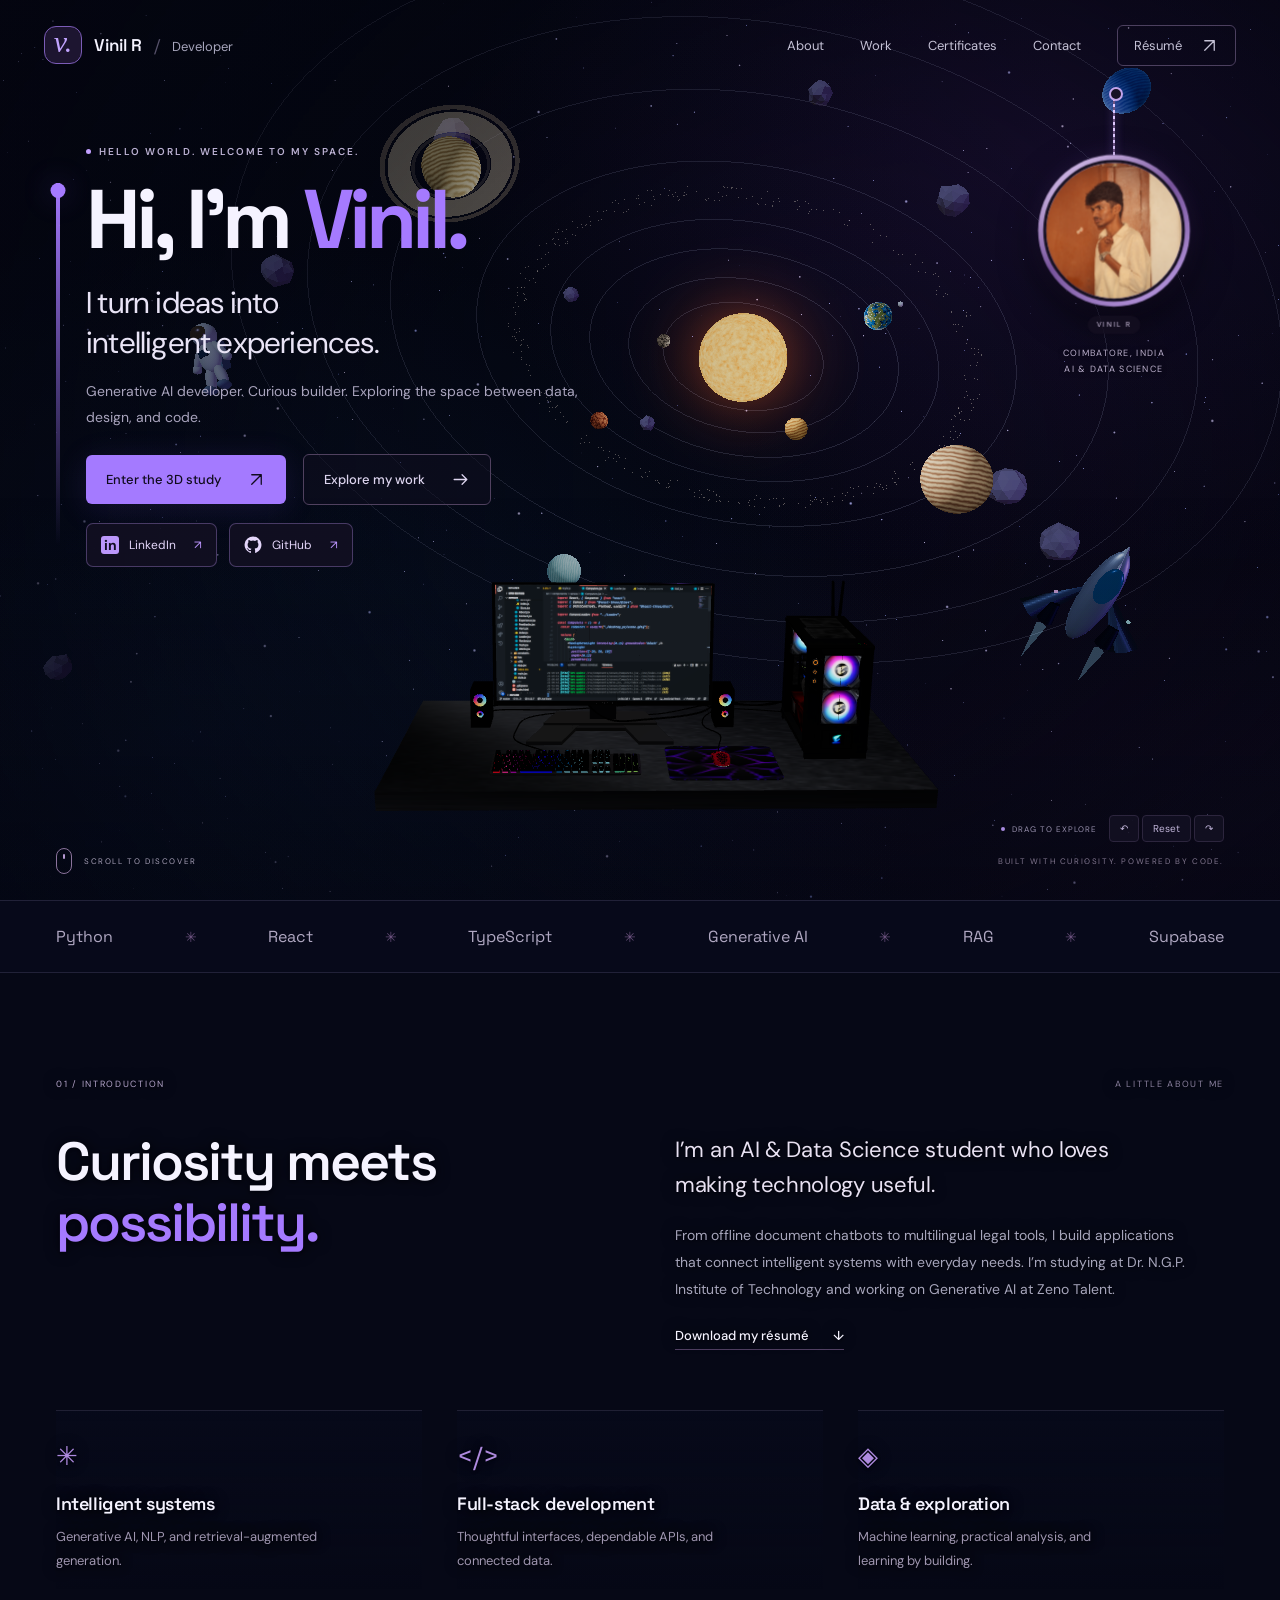
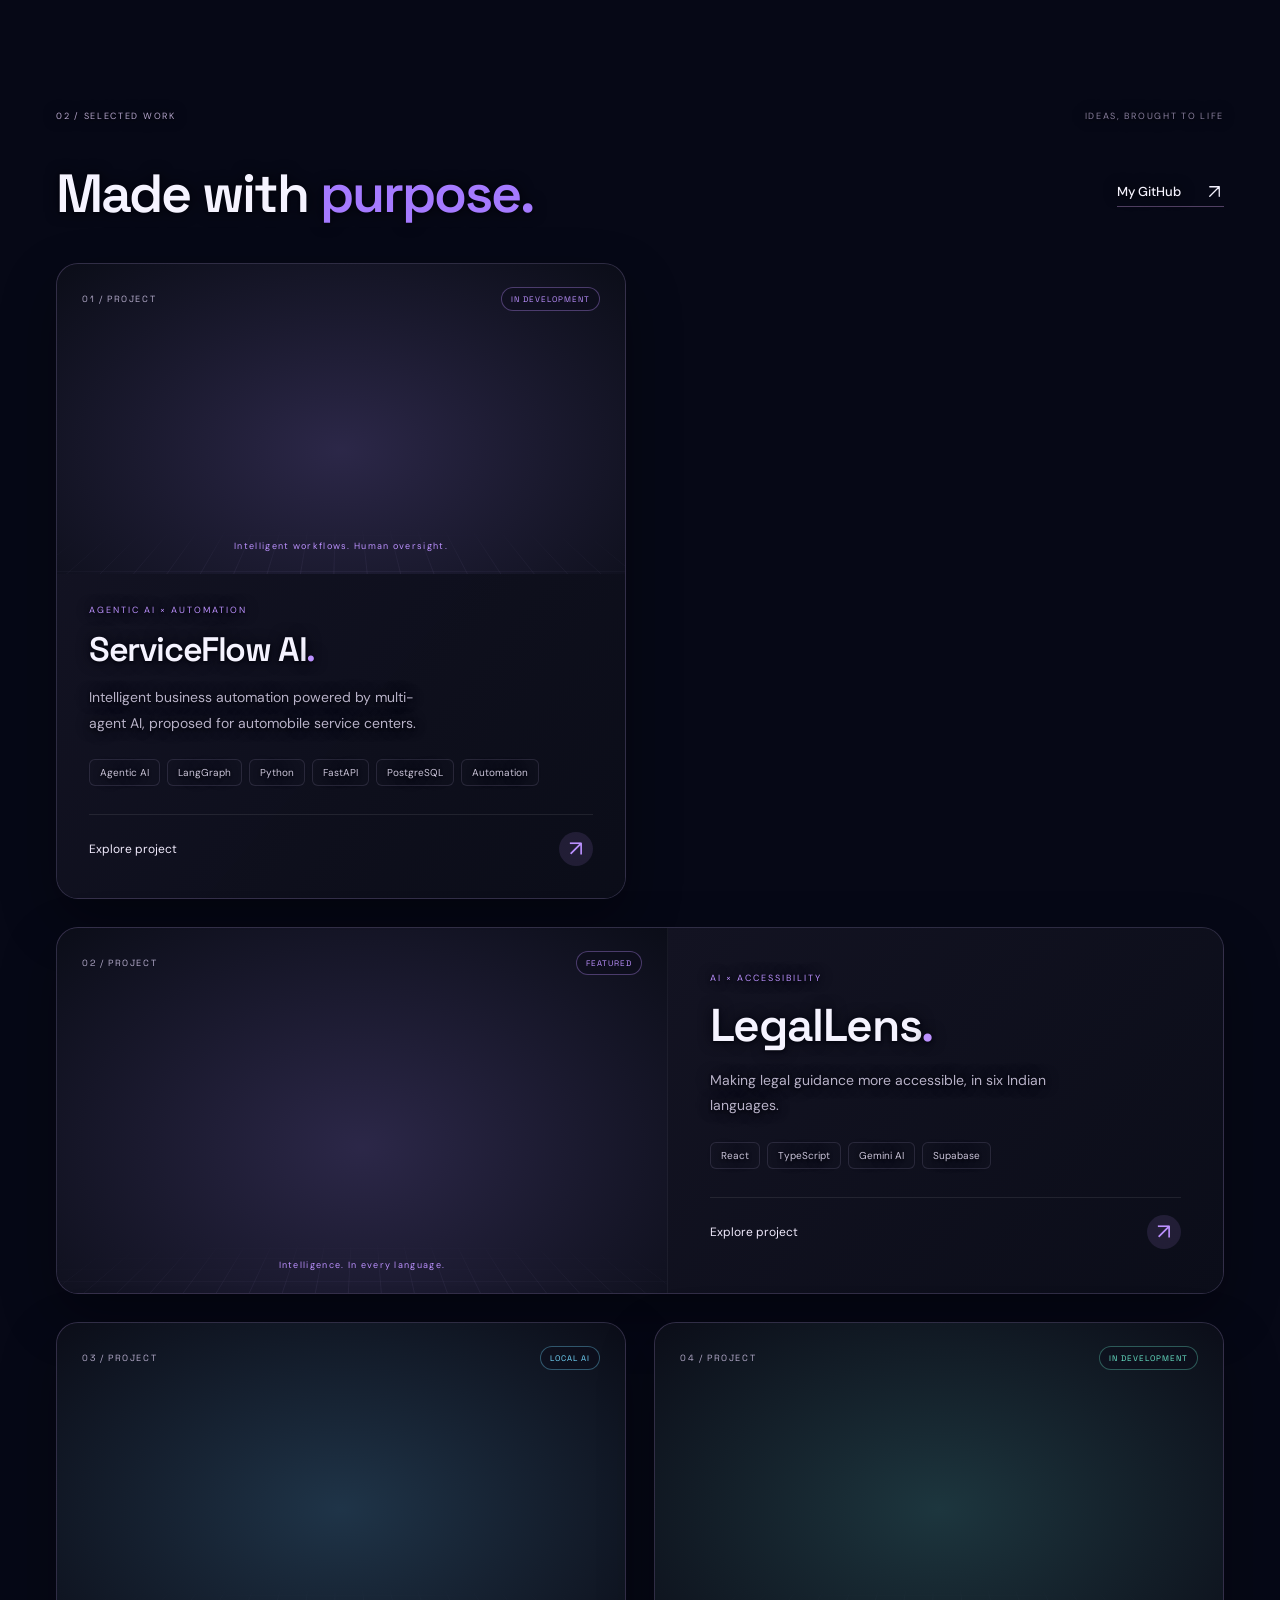
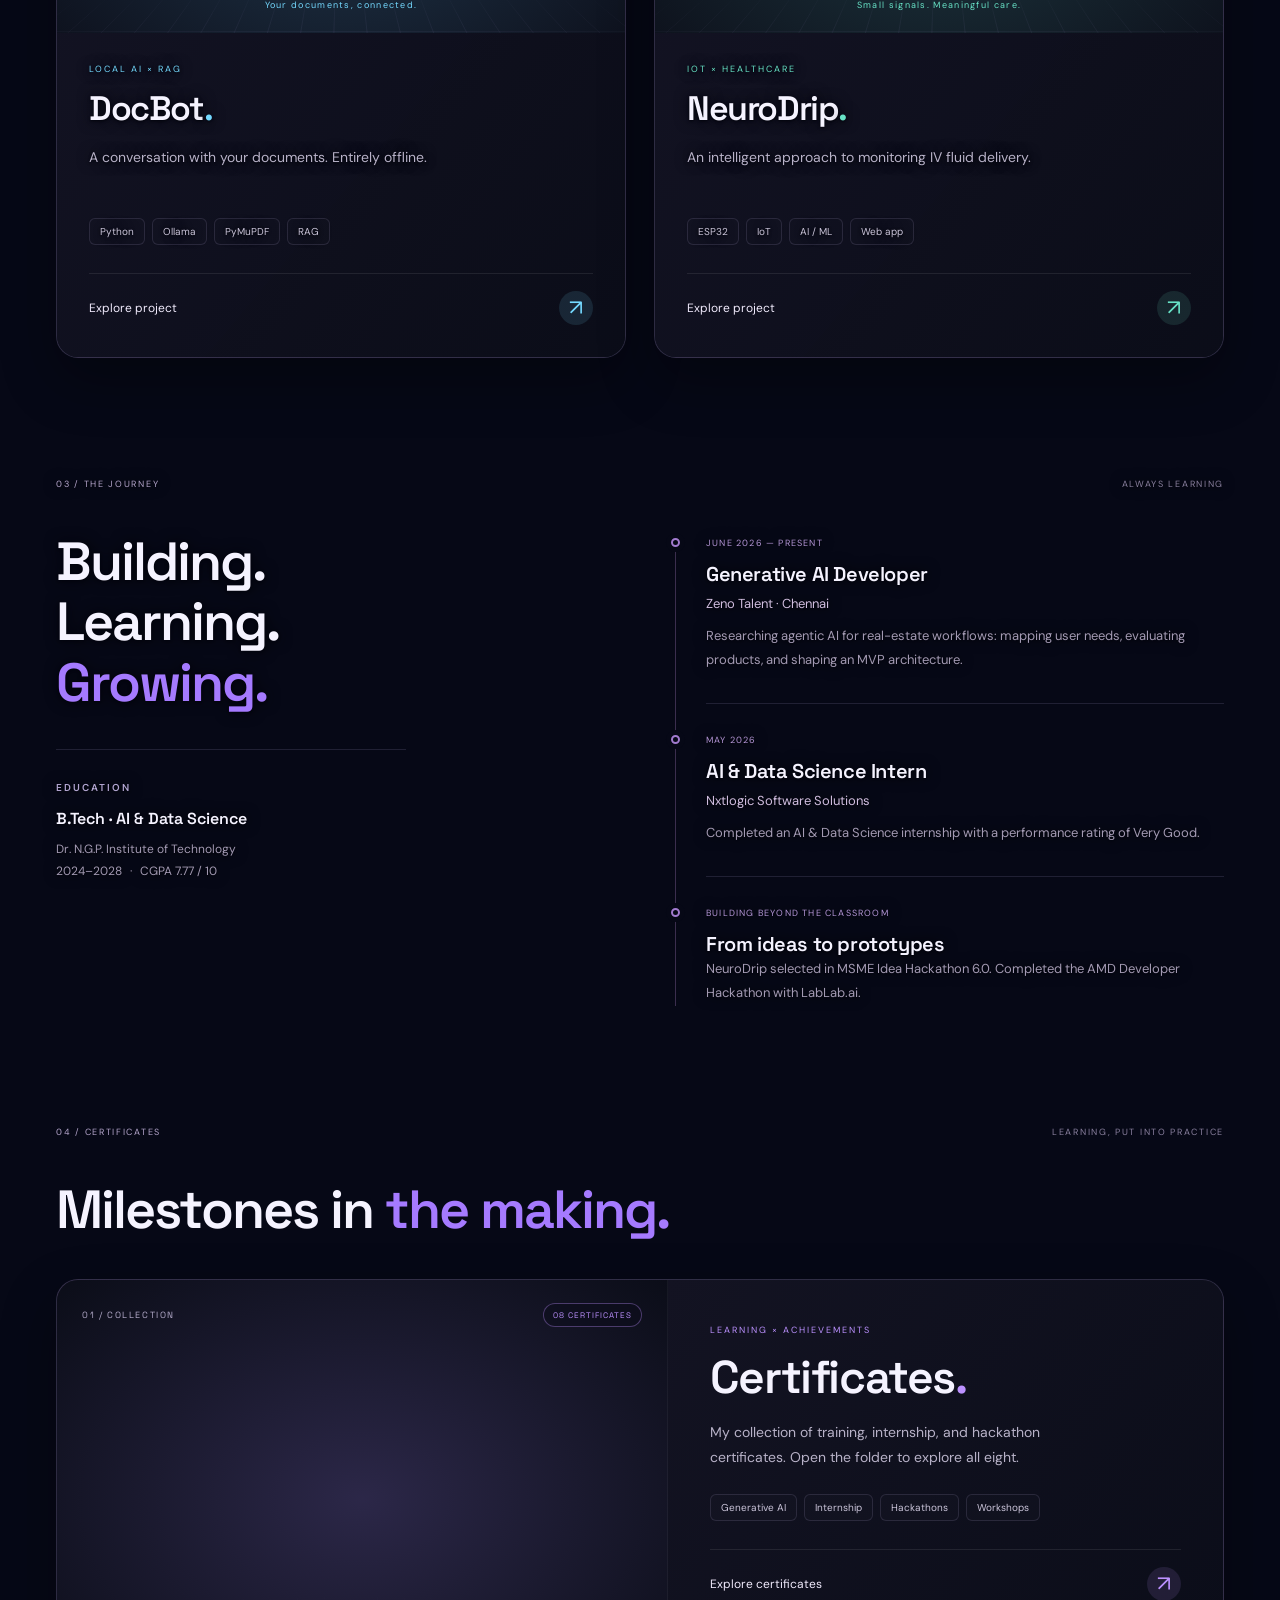
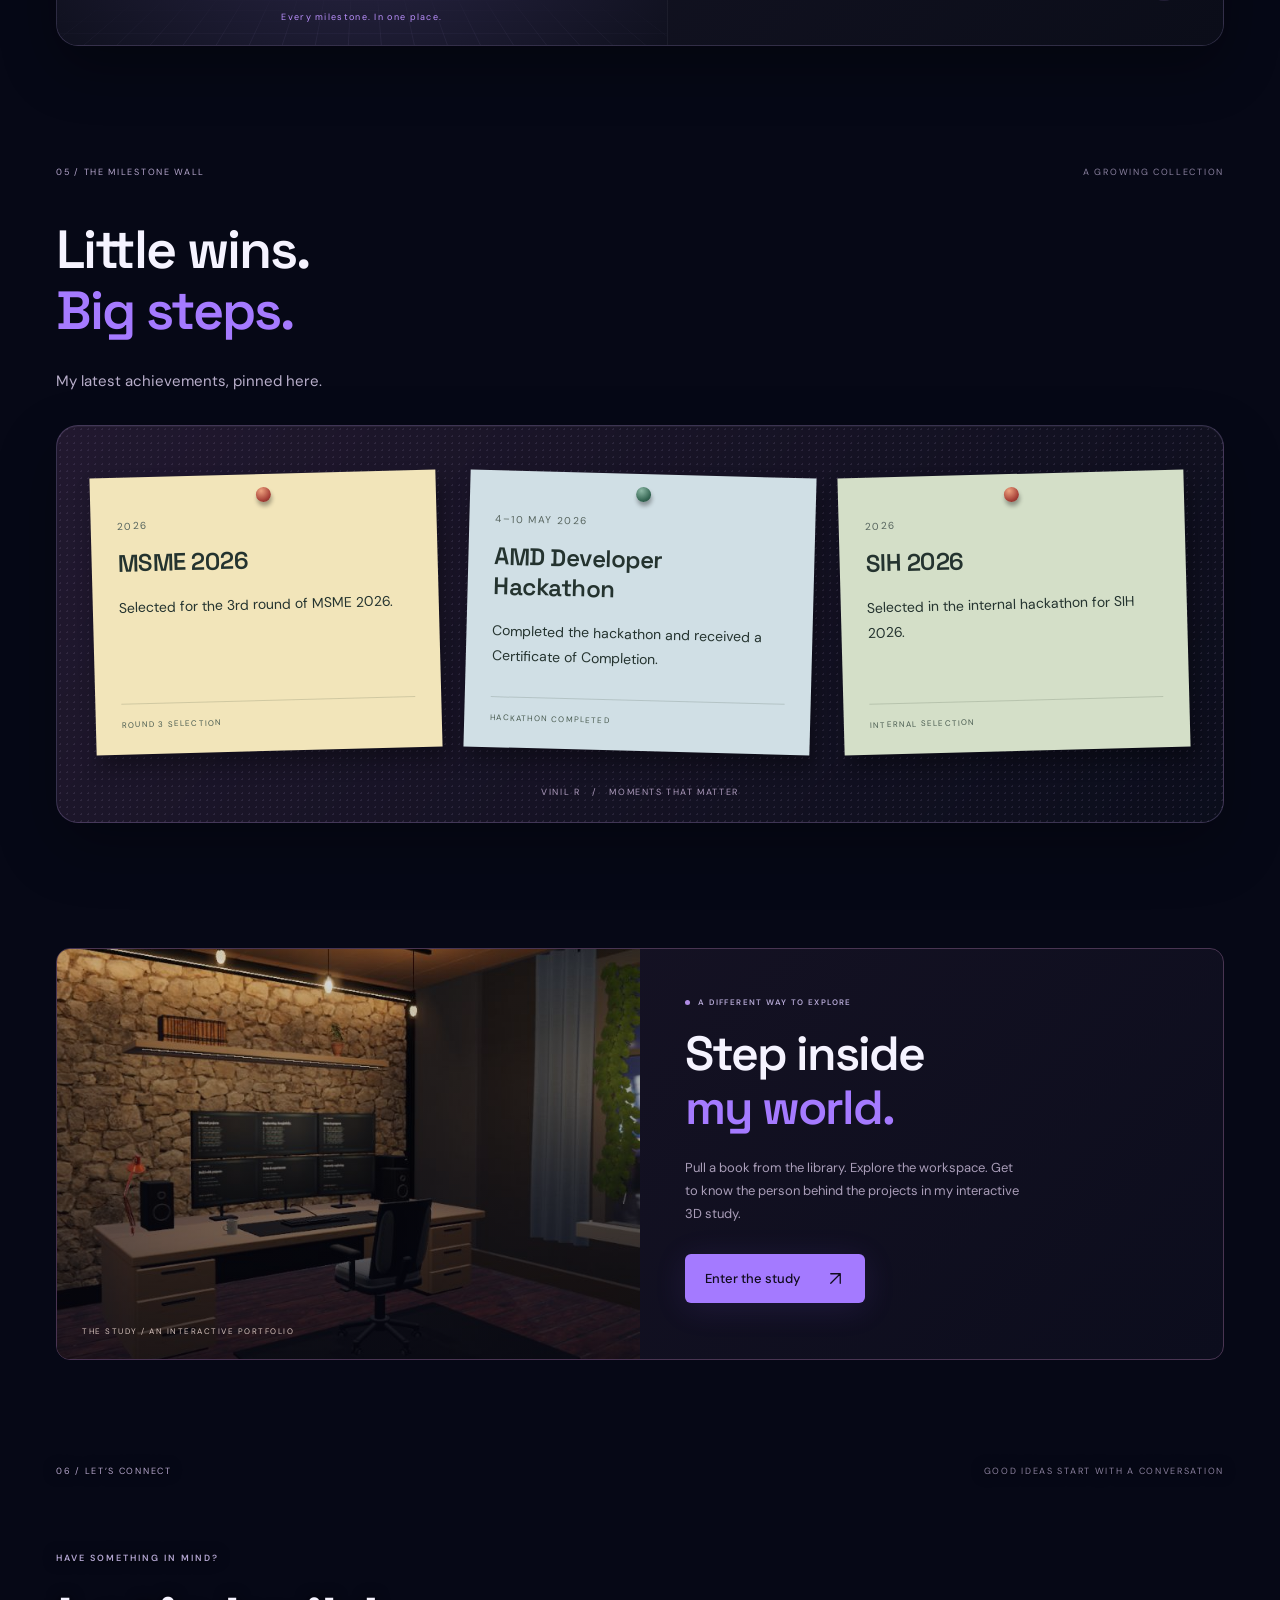
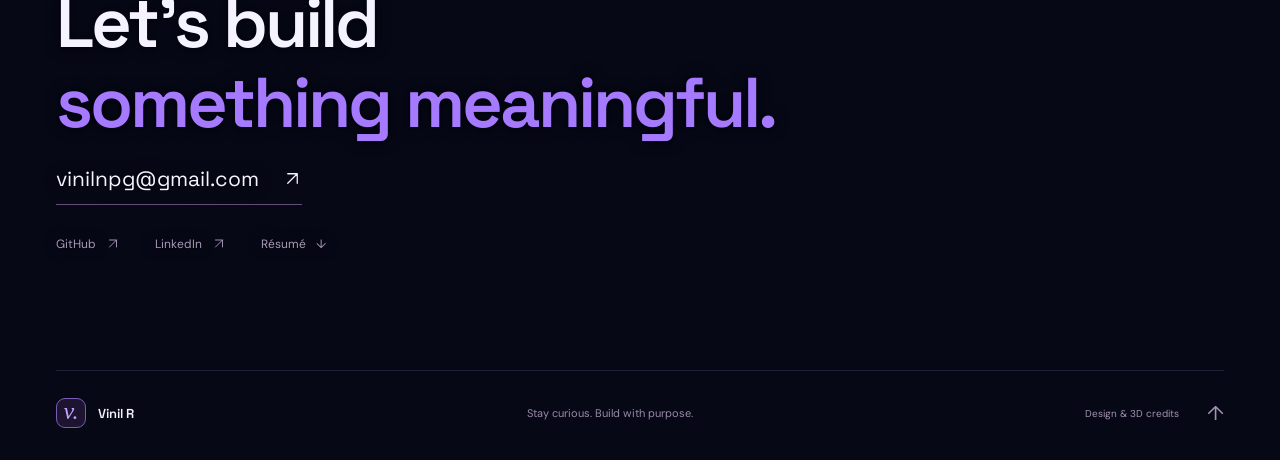
==== commit 7f592275: "Add files via upload" ====
--- a/index.html
+++ b/index.html
@@ -12,8 +12,8 @@
     <meta name="viewport" content="width=device-width, initial-scale=1.0, viewport-fit=cover" />
     <meta name="description" content="Vinil R — Generative AI developer and AI & Data Science student. Explore my projects, experience, and interactive 3D study." />
     <title>Vinil R — AI Developer & Creative Thinker</title>
-    <script type="module" crossorigin src="/assets/index-GTPFfmTe.js"></script>
-    <link rel="stylesheet" crossorigin href="/assets/index-olUS_GA4.css">
+    <script type="module" crossorigin src="/assets/index-wGsXXuSt.js"></script>
+    <link rel="stylesheet" crossorigin href="/assets/index-qEseuMeW.css">
   </head>
   <body>
     <div id="root"></div>
--- a/assets/index-qEseuMeW.css
+++ b/assets/index-qEseuMeW.css
@@ -0,0 +1 @@
+@import"https://fonts.googleapis.com/css2?family=DM+Sans:wght@400;500;600;700&family=Space+Grotesk:wght@400;500;600;700&display=swap";.project-showcase{display:grid;grid-template-columns:repeat(2,minmax(0,1fr));gap:28px;perspective:1400px}.showcase-card{--rx:0deg;--ry:0deg;position:relative;min-width:0;border:1px solid #b2a2dc33;border-radius:22px;background:linear-gradient(135deg,#171528fa,#0b0e1bfa);box-shadow:0 22px 55px #0005,inset 0 1px #ffffff0c;transform:rotateX(var(--rx)) rotateY(var(--ry));transition:transform .2s ease-out,border-color .25s,box-shadow .25s;overflow:hidden}.showcase-card:hover,.showcase-card:focus-within{border-color:var(--card-accent);box-shadow:0 28px 65px #0007,0 0 35px color-mix(in srgb,var(--card-accent) 12%,transparent)}.showcase-legallens{grid-column:1/-1;display:grid;grid-template-columns:1.1fr 1fr}.showcase-visual{display:block;position:relative;width:100%;height:310px;padding:0;background:radial-gradient(ellipse at 50% 60%,color-mix(in srgb,var(--card-accent) 18%,#0c1020),#0b0d18);overflow:hidden;text-align:left;color:#c8c2df;isolation:isolate}.showcase-legallens .showcase-visual{height:100%;min-height:365px;border-right:1px solid #ffffff0c}.showcase-topline{position:absolute;top:23px;left:25px;right:25px;display:flex;align-items:center;justify-content:space-between;gap:10px;z-index:2;font:9px Space Grotesk,sans-serif;letter-spacing:1.6px;color:#b3aac9}.showcase-chip{border:1px solid color-mix(in srgb,var(--card-accent) 35%,transparent);padding:6px 9px;border-radius:20px;color:var(--card-accent);font-size:8px;letter-spacing:1px;background:#0b0c1b66}.showcase-grid{position:absolute;top:48%;right:-50%;bottom:-60%;left:-50%;background-image:linear-gradient(#b8a3f017 1px,transparent 1px),linear-gradient(90deg,#b8a3f017 1px,transparent 1px);background-size:35px 35px;transform:perspective(500px) rotateX(63deg);-webkit-mask-image:radial-gradient(ellipse at center,black,transparent 65%);mask-image:radial-gradient(ellipse at center,black,transparent 65%);pointer-events:none}.showcase-model{position:absolute;top:20px;right:0;bottom:12px;left:0;display:block;pointer-events:none}.showcase-caption{position:absolute;bottom:22px;left:25px;right:25px;text-align:center;color:var(--card-accent);font-size:9px;letter-spacing:1.3px;pointer-events:none}.showcase-content{position:relative;padding:30px 32px 32px;background:linear-gradient(130deg,#131322f5,#0b0d19fa)}.showcase-legallens .showcase-content{display:flex;flex-direction:column;justify-content:center;padding:42px}.showcase-category{font-size:9px;letter-spacing:2px;color:var(--card-accent);margin-bottom:14px}.showcase-content h3{font-size:34px;letter-spacing:-1.4px;line-height:1.2}.showcase-content h3>span{color:var(--card-accent)}.showcase-legallens h3{font-size:46px}.showcase-description{font-size:14px;line-height:1.8;color:#b8b2c8;max-width:360px;margin:15px 0 23px;min-height:50px}.showcase-tags{display:flex;flex-wrap:wrap;gap:7px}.showcase-tags>span{font-size:10px;color:#cbc5da;padding:6px 10px;border:1px solid #c0b1df24;border-radius:6px;background:#ffffff03}.showcase-action{display:flex;align-items:center;justify-content:space-between;gap:30px;width:100%;margin-top:28px;padding:17px 0 0;border-top:1px solid #ffffff15;background:none;font-size:12px;color:#f0eafc;text-align:left;min-height:48px}.showcase-action>span{display:grid;place-items:center;width:34px;height:34px;border-radius:50%;background:color-mix(in srgb,var(--card-accent) 12%,transparent);color:var(--card-accent);font-size:22px;transition:transform .2s,background .2s}.showcase-action:hover>span{transform:translate(2px,-2px);background:color-mix(in srgb,var(--card-accent) 25%,transparent)}.model-fallback{display:grid;place-items:center;width:100%;height:100%;font-size:12px;color:var(--card-accent)}@media (max-width:900px){.showcase-legallens .showcase-content{padding:30px}.showcase-legallens h3{font-size:36px}.showcase-content{padding:25px}.showcase-topline{left:20px;right:20px;font-size:8px}.showcase-visual{height:280px}.showcase-description{font-size:13px}.project-showcase{gap:22px}}@media (max-width:640px){.project-showcase{grid-template-columns:1fr;gap:26px}.showcase-legallens{display:block}.showcase-legallens .showcase-visual{height:290px;min-height:0;border:0}.showcase-card{border-radius:18px;transform:none!important}.showcase-content,.showcase-legallens .showcase-content{padding:26px}.showcase-content h3,.showcase-legallens h3{font-size:33px}.showcase-description{min-height:0;max-width:none}.showcase-visual{height:280px}.showcase-action{font-size:13px}.showcase-caption{font-size:8px}}@media (prefers-reduced-motion:reduce){.showcase-card{transform:none!important;transition:none}.showcase-action>span{transition:none}}.serviceflow-details{margin:24px 0;line-height:1.7;color:#c5bdd6}.serviceflow-details h3{color:#eee7fa;font-size:17px;margin:24px 0 8px}.serviceflow-details ul{padding-left:20px}.serviceflow-details li{margin:6px 0}.serviceflow-diagram{display:flex;flex-direction:column;align-items:center;gap:5px;text-align:center;color:#d9c8f5}.serviceflow-diagram span:nth-child(odd){padding:8px 12px;border:1px solid #8069a3;border-radius:8px;background:#211831}.certificates-section{position:relative}.certificate-collection{--card-accent: #bc91ff}.certificate-grid{display:grid;grid-template-columns:repeat(2,minmax(0,1fr));gap:24px}.certificate-card{min-width:0;border:1px solid #ad84e33b;border-radius:14px;overflow:hidden;background:linear-gradient(145deg,#211731eb,#0b1022ed)}.certificate-preview{position:relative;display:block;width:100%;background:#0c0c19;padding:20px 20px 46px}.certificate-preview img{width:100%;height:280px;-o-object-fit:contain;object-fit:contain}.certificate-preview>span{position:absolute;bottom:14px;left:20px;right:20px;display:flex;justify-content:space-between;color:#ceafff;font-size:12px}.certificate-copy{padding:22px;border-top:1px solid #b68ee325}.certificate-copy .certificate-meta{font-size:10px;color:#ba9cdb;margin-bottom:12px}.certificate-copy h3{font-size:20px;line-height:1.35;margin-bottom:10px}.certificate-copy>p{font-size:12px;color:#afa6bf;line-height:1.7}.certificate-description{margin-top:12px}.certificate-dialog{width:min(1000px,calc(100% - 24px));max-height:calc(100dvh - 32px);padding:0 24px 24px;border:1px solid #80619e;border-radius:16px;color:#f5efff;background:#100e1d;overflow-y:auto;overscroll-behavior:contain;scrollbar-gutter:stable}.certificate-dialog::backdrop{background:#03020ce8}.certificate-dialog>header{position:sticky;top:0;z-index:2;display:flex;align-items:flex-start;justify-content:space-between;gap:20px;padding:24px 0 20px;margin-bottom:20px;border-bottom:1px solid #ffffff20;background:#100e1df5}.certificate-dialog>header h3{font-size:26px;margin-top:8px}.certificate-dialog header button{flex-shrink:0;width:44px;height:44px;border-radius:50%;font-size:27px;background:#30213e}.certificate-scroll-note{margin-top:10px;color:#bdb3ce;font-size:12px;line-height:1.5}@media (max-width:600px){.certificate-grid{grid-template-columns:1fr;gap:20px}.certificate-dialog{padding:0 14px 14px}.certificate-dialog>header{padding-top:16px;gap:8px}.certificate-dialog>header h3{font-size:22px}.certificate-dialog .eyebrow{font-size:8px}.certificate-copy{padding:18px}}.milestone-intro{margin:-10px 0 30px;font-size:15px;color:#b9afcb;line-height:1.7}.landing-milestone-board{padding:48px 36px 24px;border:1px solid #b89bdf40;border-radius:22px;background-color:#171323ed;background-image:radial-gradient(#c5b3e51c 1px,transparent 1px),linear-gradient(130deg,#39264955,#0a0d1be6);background-size:7px 7px,100% 100%;box-shadow:inset 0 1px #ffffff0d,0 24px 60px #0004}.milestone-pins{display:grid;grid-template-columns:repeat(3,minmax(0,1fr));align-items:stretch;gap:28px}.milestone-note{position:relative;min-width:0;padding:42px 26px 24px;color:#24332f;box-shadow:5px 12px 20px #0005;transform:rotate(-1.5deg);display:flex;flex-direction:column}.milestone-note:nth-child(2){transform:rotate(1.5deg)}.milestone-cream{background:#f2e5ba}.milestone-blue{background:#d0dfe5}.milestone-sage{background:#d4dfc8}.milestone-pushpin{position:absolute;width:15px;height:15px;border-radius:50%;top:13px;left:calc(50% - 7px);background:radial-gradient(circle at 35% 25%,#eea27f,#a64037 65%,#662a26);box-shadow:1px 4px 4px #0005}.milestone-blue .milestone-pushpin{background:radial-gradient(circle at 35% 25%,#8cb8a5,#356653 65%,#234238)}.milestone-date{color:#56645e;font-size:10px;text-transform:uppercase;letter-spacing:1.4px;margin-bottom:16px}.milestone-note h3{font-size:24px;line-height:1.25;letter-spacing:-.5px;margin-bottom:17px;overflow-wrap:anywhere}.milestone-description{font-size:14px;line-height:1.8;margin-bottom:28px}.milestone-status{margin-top:auto;padding-top:14px;border-top:1px solid #2c3b292b;color:#495b50;font-size:8px;line-height:1.5;letter-spacing:1.2px}.milestone-board-caption{text-align:center;color:#ac9abb;font-size:9px;letter-spacing:1.6px;margin-top:35px}.milestone-board-caption span{margin:0 8px}@media (max-width:1000px){.milestone-pins{gap:20px}.landing-milestone-board{padding-inline:24px}.milestone-note{padding-inline:18px}.milestone-note h3{font-size:22px}}@media (max-width:760px){.milestone-pins{grid-template-columns:1fr;gap:30px}.landing-milestone-board{padding:32px 22px 22px}.milestone-note{padding:40px 24px 24px}.milestone-note h3{font-size:25px}.milestone-board-caption{font-size:8px;letter-spacing:1px;line-height:1.8}}@media (prefers-reduced-motion:reduce){.milestone-note,.milestone-note:nth-child(2){transform:none}}.profile-links{display:flex;flex-wrap:wrap;gap:12px;margin-top:18px}.profile-links a{display:inline-flex;align-items:center;gap:10px;padding:10px 14px;min-height:44px;font-size:12px;border:1px solid #ac87e05c;border-radius:7px;background:#121021e8;color:#e4d6fa}.profile-links a:hover{background:#2c1c44;border-color:#b48aec}.profile-links a>span:last-child{margin-left:8px;color:#bd96ff}.linkedin-mark{display:grid;place-items:center;width:18px;height:18px;border-radius:3px;background:#bb97fa;color:#100c20;font-size:14px;font-weight:700;line-height:1}@media (max-width:540px){.profile-links{gap:10px;margin-top:16px}.profile-links a{padding-inline:12px;font-size:11px}.hero:has(.profile-links){height:auto;min-height:0;max-height:none;padding-bottom:88px}.hero:has(.profile-links) .desktop-experience{position:relative;bottom:auto;margin-top:20px}}.install-app{margin-top:24px;color:#b8abc8;font-size:12px;line-height:1.7}.install-app-button{display:inline-flex;align-items:center;justify-content:center;gap:18px;min-height:44px;padding:11px 18px;border:1px solid #a57aff70;border-radius:8px;background:#231831;color:#ecddff}.install-app-button:disabled{opacity:.65;cursor:wait}.install-app details{max-width:340px;margin-inline:auto}.install-app summary{display:list-item;cursor:pointer;min-height:44px;padding:10px 6px;color:#dac3f5}.install-app p{margin-top:8px}:root{font-family:DM Sans,sans-serif;color:#f5f3ff;background:#060816;font-synthesis:none;--accent:#a57aff;--muted:#a7a6bc;--border:#b7ade026;color-scheme:dark}*{box-sizing:border-box}html{scroll-behavior:smooth;scroll-padding-top:100px}body{margin:0}a{color:inherit;text-decoration:none}button{font:inherit;color:inherit;cursor:pointer;border:0}img{max-width:100%;display:block}h1,h2,h3,p{margin:0}h1,h2,h3{font-family:Space Grotesk,sans-serif;font-weight:600}::-moz-selection{background:#7646cc;color:#fff}::selection{background:#7646cc;color:#fff}:focus-visible{outline:2px solid #c6a8ff;outline-offset:6px}.container{width:min(1200px,calc(100% - 112px));margin-inline:auto}.skip-link{position:fixed;top:-80px;left:20px;z-index:100;background:var(--accent);color:#080817;padding:14px}.skip-link:focus{top:12px}.site-header{height:90px;position:absolute;inset:0 0 auto;z-index:20}.nav-inner{width:min(1280px,calc(100% - 88px));margin:auto;height:100%;display:flex;align-items:center;justify-content:space-between}.brand{display:flex;align-items:center;gap:12px;font:600 17px Space Grotesk,sans-serif;white-space:nowrap}.brand-mark{width:38px;height:38px;border:1px solid #7b5cb7;border-radius:12px;display:grid;place-items:center;font:italic 30px/1 Georgia,serif;color:#c2a4ff;background:#1d1530;padding-bottom:6px}.brand small{font:400 13px DM Sans,sans-serif;color:var(--muted)}.brand-divider{color:#56516a;padding-inline:8px;font-weight:400}.main-nav{display:flex;align-items:center;gap:36px;font-size:13px;color:#c5c2d6}.main-nav>a:hover{color:#fff}.nav-resume{border:1px solid #4c405f;padding:10px 16px;border-radius:6px;display:flex;align-items:center;gap:18px}.menu-toggle{display:none}.hero{min-height:850px;height:100svh;max-height:1050px;position:relative;overflow:hidden;isolation:isolate}.hero-background{position:absolute;top:0;right:0;bottom:0;left:0;z-index:-2;background:url(/assets/herobg-SogpARU-.png) center top/cover no-repeat;opacity:.8}.hero:after{content:"";position:absolute;top:0;right:0;bottom:0;left:0;z-index:-1;background:linear-gradient(180deg,#06081619 45%,#060816 98%);pointer-events:none}.hero-intro{position:relative;display:flex;gap:26px;padding-top:145px;z-index:2;pointer-events:none}.hero-copy{pointer-events:auto}.hero-track{width:4px;flex-shrink:0;background:linear-gradient(#a57aff,#915eff00);margin-top:38px;margin-bottom:20px;position:relative}.hero-track i{width:15px;height:15px;position:absolute;left:50%;transform:translate(-50%);top:0;border-radius:50%;background:#a57aff;box-shadow:0 0 30px #915eff55}.eyebrow{font-size:10px;letter-spacing:2px;font-weight:600;color:#b3a6d2}.hero-eyebrow{font-size:10px;letter-spacing:2px;color:#bbb1d2;margin-bottom:17px;display:flex;align-items:center;gap:8px}.hero-eyebrow>span{width:5px;height:5px;border-radius:50%;background:#c3a1ff}.hero h1{font-size:clamp(64px,6.5vw,94px);letter-spacing:-5px;line-height:1.08;font-weight:700}.hero h1 span,h2>span{color:var(--accent)}.hero-statement{font-size:clamp(25px,2.35vw,34px);line-height:1.34;letter-spacing:-.8px;margin-top:18px;color:#e9e4f6}.hero-statement strong{font-weight:400}.hero-description{color:#a9a4bd;font-size:14px;line-height:1.8;max-width:540px;margin-top:16px}.mobile-break{display:none}.hero-actions{display:flex;gap:17px;align-items:center;margin-top:24px}.button{display:inline-flex;gap:26px;align-items:center;justify-content:center;font-weight:500;font-size:13px;padding:15px 20px;border-radius:6px;transition:background .2s,transform .2s}.button:hover{transform:translateY(-2px)}.button-primary{background:#a47aff;color:#100b1d;box-shadow:0 5px 32px #915eff20}.button-primary:hover{background:#bea0ff}.button-quiet{color:#ddd5ef;border:1px solid #50415f;background:#100f2080}.button-quiet:hover{background:#20182f}.hero-side-note{margin-left:auto;align-self:flex-start;margin-top:62px;display:flex;flex-direction:column;align-items:flex-end;gap:9px;font-size:9px;letter-spacing:1.7px;color:#9186a8}.hero-side-note i{width:45px;height:1px;background:#6d528c;margin-top:7px}.desktop-experience{position:absolute;bottom:58px;width:100%;height:440px;z-index:1}.desktop-canvas{width:100%;height:100%;touch-action:pan-y;cursor:grab}.desktop-canvas:active{cursor:grabbing}.scene-toolbar{position:absolute;bottom:0;right:max(56px,calc((100% - 1200px)/2));display:flex;align-items:center;gap:12px;color:#9890ad;font-size:8px;letter-spacing:1px}.scene-toolbar>span{display:flex;align-items:center;gap:7px}.scene-toolbar i{width:4px;height:4px;border-radius:100%;background:#a88bdf}.scene-toolbar>div{display:flex;gap:3px}.scene-toolbar button{background:#151225b3;border:1px solid #2c253d;border-radius:4px;padding:6px 10px;font-size:10px;color:#c2b6da;letter-spacing:0}.scene-toolbar button:hover{background:#342747;color:#fff}.scene-loading{width:240px;text-align:center;font-size:12px;color:#b8a8d6}.scene-loading span{display:block;width:24px;height:24px;margin:0 auto 12px;border:2px solid #5d457d;border-top-color:#b890ff;border-radius:50%;animation:spin 1s linear infinite}.scene-loading b{display:block;font-weight:400;font-size:10px;margin-top:6px}.scene-placeholder{position:absolute;bottom:210px;left:0;width:100%;text-align:center;font-size:12px;color:var(--muted)}.scene-fallback{display:grid;place-content:center;height:100%;text-align:center}.scene-fallback>p{font-size:12px;color:var(--muted);max-width:320px;margin-top:22px}.fallback-monitor{text-align:left;padding:25px;background:#111221;border:8px solid #252331;border-radius:10px;color:#bea0ff}.fallback-monitor>span{font:11px monospace;color:#8b839f}.fallback-monitor pre{font:14px/2 monospace}.hero-footer{position:absolute;bottom:26px;left:0;right:0;display:flex;align-items:center;justify-content:space-between;z-index:3;color:#82778f;font-size:8px;letter-spacing:1.6px}.scroll-cue{display:flex;gap:12px;align-items:center;color:#a7a0b7}.mouse{height:26px;width:16px;border:1px solid #8b739c;border-radius:9px;display:flex;justify-content:center;padding-top:5px}.mouse i{height:5px;width:2px;border-radius:2px;background:#b599d1;animation:scroll-dot 2s infinite}.skills-marquee{border-block:1px solid var(--border);background:#0b0b1a;padding:25px 0}.skills-marquee>.container{display:flex;align-items:center;justify-content:space-between;gap:20px}.skills-marquee span{font:16px Space Grotesk,sans-serif;color:#b0a8c2;white-space:nowrap}.skills-marquee i{font-size:14px;color:#6b527e;font-style:normal}.section{padding-block:105px 15px}.section-label{display:flex;justify-content:space-between;gap:15px;font-size:9px;letter-spacing:1.7px;color:#8a809f;margin-bottom:42px}.section-label>span:first-child{color:#b4a5cb}h2{font-size:clamp(36px,4.2vw,57px);line-height:1.13;letter-spacing:-2px}.about-main{display:grid;grid-template-columns:1fr 1fr;gap:70px}.large-copy{font-size:22px;line-height:1.6;letter-spacing:-.3px;max-width:480px;color:#e8e1f2}.body-copy{font-size:14px;line-height:1.9;color:var(--muted);margin-top:20px;max-width:520px}.text-link{display:inline-flex;gap:24px;align-items:center;font-size:13px;font-weight:500;padding-bottom:5px;border-bottom:1px solid #514063}.text-link:hover{color:#c5a4ff}.about-main .text-link{margin-top:25px}.disciplines{display:grid;grid-template-columns:repeat(3,1fr);gap:35px;margin-top:60px}.disciplines article{border-top:1px solid var(--border);padding-top:28px}.discipline-icon{font:26px Space Grotesk,sans-serif;color:#ae8adf;height:33px;display:block}.disciplines h3{font-size:18px;letter-spacing:-.4px;margin-top:20px}.disciplines p{color:#9f96b0;font-size:13px;line-height:1.8;max-width:270px;margin-top:10px}.section-heading{display:flex;align-items:center;justify-content:space-between;gap:24px;margin-bottom:38px}.projects-grid{display:grid;grid-template-columns:repeat(3,1fr);gap:28px}.project-preview{width:100%;padding:0;background:transparent;border-radius:10px;position:relative;overflow:hidden;display:block;text-align:left;border:1px solid var(--border);transition:border-color .2s}.project-preview:hover{border-color:#8f67bb}.project-art{height:225px;overflow:hidden;position:relative;display:flex;align-items:center;justify-content:center;transition:transform .35s}.project-preview:hover .project-art{transform:scale(1.025)}.project-open{position:absolute;right:13px;bottom:13px;border:1px solid #7c688b80;border-radius:50%;background:#171126aa;display:grid;place-items:center;width:33px;height:33px;color:#dfc6ff}.legal-art{background:radial-gradient(ellipse at 50% 60%,#3a2356,#121021);color:#c3a2f0;flex-direction:column}.legal-art>svg{width:118px;height:102px;filter:drop-shadow(0 0 18px #b28ade66);margin-top:5px}.legal-art>span{font-size:8px;letter-spacing:1.5px;margin-top:18px;color:#aa90c8}.orbit{position:absolute;width:200px;height:200px;border:1px solid #a583d21c;border-radius:50%;top:12px}.orbit-two{width:285px;height:285px;top:-30px}.docbot-art{background:radial-gradient(ellipse at 50% 80%,#172b33,#101422)}.terminal-window{width:88%;border:1px solid #4e718751;background:#080f18;border-radius:7px;transform:perspective(700px) rotateY(-6deg) rotateX(3deg);box-shadow:6px 18px 30px #0008}.terminal-top{display:flex;align-items:center;gap:4px;padding:12px 10px;border-bottom:1px solid #27384b}.terminal-top i{width:5px;height:5px;border-radius:50%;background:#52616e}.terminal-top i:first-child{background:#a67081}.terminal-top i:nth-child(2){background:#ad9e6c}.terminal-top i:nth-child(3){background:#69a68e}.terminal-top>span{font:7px monospace;color:#7e9bae;margin-left:8px}.terminal-content{padding:17px 10px 9px;font:8px/1.7 monospace;color:#b0c5d1}.terminal-content p{margin-bottom:11px}.terminal-content p>span,.terminal-content b{color:#86c5d3;font-weight:400}.terminal-muted{color:#8aa3b3}.terminal-content em{color:#75ad91;font-style:normal;margin-left:8px;font-size:7px}.terminal-line{height:4px;background:#213844;width:90%;margin:7px 0}.terminal-line.short{width:63%;margin-bottom:18px}.neuro-art{display:block;padding:24px 20px;background:linear-gradient(#63b6b207 1px,transparent 1px),linear-gradient(90deg,#63b6b207 1px,transparent 1px),radial-gradient(ellipse at 65% 50%,#143333,#0c1c22);background-size:20px 20px,20px 20px,auto}.neuro-top{display:flex;justify-content:space-between;font-size:8px;letter-spacing:1px;color:#8ab4b2}.neuro-top>span+span{font-size:6px;color:#7caea8}.neuro-art>svg{width:100%;height:100px;margin:12px 0 0}.neuro-bottom{display:flex;gap:16px;align-items:center;justify-content:center;color:#87b7af}.neuro-bottom>div{display:flex;gap:6px;align-items:center;font-size:7px}.neuro-bottom i{width:5px;height:5px;border:1px solid #80c7b7;border-radius:50%}.neuro-bottom>b{font-size:12px;font-weight:400}.project-category{display:flex;gap:15px;font-size:8px;letter-spacing:1.3px;color:#9a85b5;margin:22px 0 9px}.project-category>span{color:#8d7e9e}.project-card h3{font-size:25px;letter-spacing:-.7px}.project-card h3 button{background:none;padding:0;font:inherit}.project-card h3 button:hover{color:#b594eb}.project-description{font-size:13px;line-height:1.75;color:#9e96ad;margin:10px 0 18px;min-height:46px;max-width:300px}.tags{display:flex;flex-wrap:wrap;gap:7px}.tags>span{font-size:9px;border:1px solid #30263f;padding:5px 8px;border-radius:4px;color:#b3a0c8}.project-detail-link{background:transparent;display:flex;align-items:center;gap:12px;padding:0;margin-top:21px;color:#d1b8ee;font-size:11px}.project-detail-link:hover{color:#fff}.journey-layout{display:grid;grid-template-columns:1fr 1fr;gap:70px}.education{margin-top:35px;border-top:1px solid var(--border);padding-top:25px;max-width:350px}.education h3{font-size:16px;margin:12px 0 10px}.education>p{font-size:12px;color:#a39ab3;line-height:1.8}.education>p>span{padding-inline:5px}.timeline{border-left:1px solid #3b2e4e;padding-left:30px;margin-top:5px}.timeline>article{position:relative;margin-bottom:30px;padding-bottom:30px;border-bottom:1px solid var(--border)}.timeline>article:last-child{margin-bottom:0;padding-bottom:0;border-bottom:0}.timeline-date{font-size:9px;letter-spacing:1.2px;color:#b496d7;margin-bottom:12px}.timeline-date>i{position:absolute;left:-35px;top:1px;width:9px;height:9px;border:2px solid #a17ace;background:#060816;border-radius:50%;box-shadow:0 0 0 5px #060816}.timeline h3{font-size:20px;letter-spacing:-.4px}.timeline .organization{font-size:13px;color:#d0bddf;margin:8px 0 12px}.timeline article>p:not(.organization){font-size:13px;line-height:1.9;color:#a39ab3}.study-section{border:1px solid #493552;border-radius:14px;overflow:hidden;display:grid;grid-template-columns:1fr 1fr;margin-top:110px;background:linear-gradient(135deg,#191426,#0c0d1d)}.study-photo{position:relative;min-height:410px}.study-photo>img{width:100%;height:100%;position:absolute;top:0;right:0;bottom:0;left:0;-o-object-fit:cover;object-fit:cover;-o-object-position:50% 58%;object-position:50% 58%}.study-photo:after{content:"";position:absolute;top:0;right:0;bottom:0;left:0;background:linear-gradient(180deg,#05041520,#07071399)}.image-caption{position:absolute;bottom:23px;left:25px;z-index:1;font-size:8px;letter-spacing:1.5px;color:#d5c2bd}.study-copy{padding:48px 45px}.study-copy h2{font-size:48px;margin-top:20px}.study-copy>p:not(.eyebrow){font-size:13px;line-height:1.8;color:#a99db8;margin:20px 0 28px;max-width:340px}.study-copy .eyebrow{font-size:8px;letter-spacing:1.4px}.study-copy .eyebrow i{display:inline-block;width:5px;height:5px;border-radius:50%;background:#b08ce5;margin-right:5px}.contact-section{padding-bottom:85px}.contact-section>.eyebrow{margin-top:75px;font-size:9px}.contact-section h2{font-size:clamp(40px,5.5vw,76px);margin-top:20px;letter-spacing:-3px}.contact-email{display:inline-flex;gap:24px;align-items:center;font:21px Space Grotesk,sans-serif;border-bottom:1px solid #644c7b;padding:22px 0 12px}.contact-email:hover{color:var(--accent)}.contact-socials{display:flex;gap:35px;margin-top:29px;font-size:12px;color:#a99bb8}.contact-socials>a{display:flex;align-items:center;gap:10px}.contact-socials>a:hover{color:#fff}.contact-socials svg{width:14px}.site-footer{display:flex;align-items:center;justify-content:space-between;gap:20px;padding-block:27px 32px;border-top:1px solid var(--border)}.site-footer .brand{font-size:13px}.site-footer .brand-mark{width:30px;height:30px;border-radius:9px;font-size:24px;padding-bottom:4px}.site-footer>p{font-size:11px;color:#9c8baa}.site-footer>div{display:flex;align-items:center;gap:28px;font-size:10px;color:#a393b2}.site-footer>div>a:last-child{font-size:20px}.project-dialog{color:#f5efff;background:#121020;border:1px solid #5e4478;border-radius:16px;width:min(600px,calc(100% - 32px));padding:42px;max-height:85svh;overflow:auto}.project-dialog::backdrop{background:#03020ccf;-webkit-backdrop-filter:blur(8px);backdrop-filter:blur(8px)}.project-dialog>div{position:relative}.dialog-close{position:absolute;right:-20px;top:-27px;font-size:27px;background:none;color:#b5a2ca;width:34px;height:34px}.project-dialog h2{margin-top:18px;font-size:43px}.dialog-description{color:#b9abc9;font-size:15px;line-height:1.85;margin:24px 0}.project-note{color:#b09ac9;font-size:12px;line-height:1.6;margin:24px 0}.project-dialog .tags>span{font-size:11px}.project-dialog .text-link{margin-top:8px}@keyframes scroll-dot{0%,to{transform:translateY(0);opacity:.6}50%{transform:translateY(8px);opacity:1}}@keyframes spin{to{transform:rotate(360deg)}}@media (min-width:1500px){.desktop-experience{height:500px}.hero-intro{padding-top:160px}}@media (max-width:1100px){.container{width:calc(100% - 72px)}.nav-inner{width:calc(100% - 64px)}.hero{min-height:840px}.hero-intro{padding-top:135px}.hero-side-note{display:none}.desktop-experience{height:400px;bottom:65px}.scene-toolbar{right:36px}.about-main,.journey-layout{gap:45px}.projects-grid{gap:20px}.project-art{height:200px}.terminal-content{font-size:7px}.terminal-top>span{font-size:6px}.study-copy{padding:38px 30px}.study-copy h2{font-size:43px}.skills-marquee>.container{gap:12px}.skills-marquee span{font-size:13px}.project-description{min-height:68px}.hero-footer>span{font-size:7px}}@media (max-width:760px){.container{width:calc(100% - 48px)}.nav-inner{width:calc(100% - 40px)}.brand-divider,.brand small{display:none}.main-nav{gap:20px;font-size:12px}.nav-resume{padding:9px 12px;gap:10px}.hero h1{font-size:73px}.hero-intro{gap:20px;padding-top:130px}.hero-statement{font-size:28px}.hero-description{font-size:13px;max-width:440px}.desktop-experience{height:345px;bottom:70px}.hero{min-height:800px}.scene-toolbar{right:24px}.hero-footer>span{display:none}.skills-marquee>.container{flex-wrap:wrap;justify-content:center;gap:15px 20px}.skills-marquee i:nth-child(6){display:none}.section{padding-top:80px}.section-label{font-size:8px;letter-spacing:1.1px;margin-bottom:30px}.about-main{grid-template-columns:1fr;gap:27px}.about-main h2 br{display:none}.large-copy{font-size:21px}.about-main .body-copy{max-width:none}.disciplines{gap:22px;margin-top:40px}.disciplines h3{font-size:16px}.disciplines p{font-size:12px}.projects-grid{grid-template-columns:1fr;gap:40px}.project-card{display:grid;grid-template-columns:1fr 1fr;gap:0 25px}.project-preview{grid-row:1/7;align-self:start}.project-art{height:245px}.project-category{margin-top:5px;font-size:7px;gap:7px}.project-description{min-height:0;font-size:12px}.project-card h3{font-size:24px}.project-detail-link{margin-top:16px}.journey-layout{grid-template-columns:1fr 1.2fr;gap:30px}.journey-layout h2{font-size:42px}.timeline{padding-left:22px}.timeline-date{font-size:8px}.timeline-date>i{left:-27px}.timeline h3{font-size:18px}.timeline article>p:not(.organization){font-size:12px}.education h3{font-size:14px}.education p{font-size:11px}.study-section{grid-template-columns:1fr;margin-top:75px}.study-photo{min-height:330px}.study-copy{padding:36px}.study-copy h2 br{display:none}.study-copy>p:not(.eyebrow){max-width:480px}.contact-section>.eyebrow{margin-top:50px}.site-footer>p{display:none}.contact-section h2{letter-spacing:-2px}}@media (max-width:540px){.site-header{height:77px}.brand{font-size:15px}.brand-mark{width:32px;height:32px;font-size:26px;border-radius:10px}.menu-toggle{display:block;color:#d9c9ee;font-size:12px;background:transparent;padding:10px}.main-nav{display:none;position:absolute;top:68px;left:20px;right:20px;padding:18px 22px;background:#141022f5;border:1px solid #443351;border-radius:10px;box-shadow:0 12px 30px #0008}.main-nav.is-open{display:flex;flex-direction:column;align-items:stretch;gap:0}.main-nav>a{padding:15px 0}.main-nav .nav-resume{padding:12px 14px;justify-content:space-between;margin-top:10px}.hero{height:100svh;min-height:775px;max-height:900px}.hero-intro{padding-top:115px;gap:15px}.hero-track{width:2px;margin-top:31px}.hero-track i{width:10px;height:10px}.hero-eyebrow{font-size:7px;letter-spacing:1.4px;gap:7px;margin-bottom:17px}.hero h1{font-size:clamp(51px,13.5vw,72px);letter-spacing:-3px}.hero-statement{font-size:23px;letter-spacing:-.5px;margin-top:18px}.hero-description{font-size:12px;line-height:1.75;margin-top:15px;max-width:300px}.mobile-break{display:block}.hero-actions{margin-top:22px;gap:10px;flex-wrap:wrap}.button{padding:12px 14px;gap:14px;font-size:11px;border-radius:5px}.hero-actions .button-quiet{border:0;padding-inline:0;font-size:10px;gap:9px;background:transparent}.hero-actions svg{width:15px}.desktop-experience{height:300px;bottom:65px;width:115%;left:-7.5%}.scene-toolbar{right:calc(6.5% + 24px);bottom:2px;font-size:7px;gap:8px}.scene-toolbar button{font-size:9px;padding:5px 8px}.hero-footer{bottom:22px}.scroll-cue{font-size:7px}.skills-marquee{padding:22px 0}.skills-marquee>.container{gap:10px 15px}.skills-marquee span{font-size:12px}.skills-marquee i{font-size:10px}.skills-marquee i:nth-child(6){display:inline}.section{padding-top:65px}.section-label>span+span{display:none}.section-label{margin-bottom:28px}h2{font-size:36px;letter-spacing:-1.6px}.about-main h2 br{display:block}.large-copy{font-size:20px}.body-copy{font-size:13px}.disciplines{grid-template-columns:1fr;gap:25px;margin-top:35px}.disciplines article{display:grid;grid-template-columns:34px 1fr;gap:5px 15px;padding-top:22px}.discipline-icon{grid-row:1/3;font-size:25px}.disciplines h3{margin:0;font-size:17px}.disciplines p{margin:0;max-width:290px;font-size:12px}.section-heading{align-items:flex-start;gap:10px;margin-bottom:26px}.section-heading h2{font-size:34px;max-width:240px}.section-heading .text-link{font-size:10px;gap:7px;flex-shrink:0;margin-top:11px}.section-heading .text-link svg{width:14px}.project-card{display:block}.project-art{height:245px}.project-category{margin-top:20px;font-size:8px}.project-card h3{font-size:27px}.project-description{font-size:13px;max-width:330px}.tags>span{font-size:10px}.project-detail-link{font-size:12px}.projects-grid{gap:38px}.terminal-content{font-size:9px;padding:20px 16px 12px}.terminal-top>span{font-size:8px}.terminal-window{width:87%}.terminal-content em{font-size:8px}.neuro-art{padding-top:30px}.neuro-art>svg{height:115px;margin-top:12px}.neuro-top{font-size:9px}.neuro-top>span+span{font-size:7px}.neuro-bottom>div{font-size:9px}.legal-art>svg{width:130px;height:116px}.legal-art>span{font-size:9px}.journey-layout{grid-template-columns:1fr;gap:40px}.journey-layout h2{font-size:40px}.education{margin-top:25px}.education h3{font-size:16px}.education p{font-size:12px}.timeline{margin-left:4px;padding-left:25px}.timeline-date>i{left:-30px}.timeline h3{font-size:21px}.timeline article>p:not(.organization){font-size:13px}.study-section{margin-top:65px;border-radius:10px}.study-photo{min-height:265px}.study-copy{padding:28px 24px}.study-copy h2{font-size:38px}.study-copy h2 br{display:block}.study-copy>.eyebrow{font-size:7px;letter-spacing:1px}.study-copy .button{font-size:12px;padding:14px 18px}.contact-section>.eyebrow{margin-top:35px;font-size:8px}.contact-section h2{font-size:40px;letter-spacing:-1.7px}.contact-email{font-size:18px;gap:15px}.contact-socials{font-size:11px;gap:27px}.contact-section{padding-bottom:60px}.site-footer>div{gap:17px;font-size:8px}.site-footer .brand{gap:8px}.project-dialog{padding:32px 25px}.project-dialog h2{font-size:37px}.dialog-close{right:-11px;top:-22px}.dialog-description{font-size:14px}.scene-loading{width:200px;font-size:10px}}@media (max-width:640px){.scene-toolbar{gap:6px}.scene-toolbar>span{display:none}.scene-toolbar button{min-width:44px;min-height:44px;padding:9px 11px;font-size:11px}.menu-toggle{min-height:44px;min-width:60px}.hero-actions .button,.project-detail-link{min-height:44px}.dialog-close{width:44px;height:44px}.contact-socials>a,.site-footer>div>a{min-height:44px;display:inline-flex;align-items:center}.project-dialog{max-height:calc(100dvh - 32px)}.hero-footer{bottom:max(20px,env(safe-area-inset-bottom))}.study-copy .button{min-height:46px}}@media (max-width:360px){.container{width:calc(100% - 36px)}.hero-eyebrow{letter-spacing:1px}.hero h1{font-size:48px}.hero-actions{gap:7px}.hero-actions .button-primary{gap:8px;padding-inline:10px}.contact-email{font-size:16px}.section-heading h2{font-size:30px}.scene-toolbar{right:calc(6.5% + 18px)}}@media (prefers-reduced-motion:reduce){html{scroll-behavior:auto}*,*:before,*:after{animation:none!important;transition:none!important}.project-preview:hover .project-art,.button:hover{transform:none}}#root{position:relative;isolation:isolate}.space-background{position:fixed;top:0;right:0;bottom:0;left:0;z-index:-1;pointer-events:none;overflow:hidden;background:#040611}.space-background>canvas,.space-background>div:not(.space-nebula):not(.space-shade){position:absolute!important;top:0;right:0;bottom:0;left:0}.space-nebula{position:absolute;top:-10%;right:-10%;bottom:-10%;left:-10%;background:radial-gradient(ellipse at 77% 23%,#4c247b44,transparent 36%),radial-gradient(ellipse at 20% 76%,#173c6744,transparent 43%),radial-gradient(ellipse at 90% 85%,#431d5630,transparent 40%)}.space-shade{position:absolute;top:0;right:0;bottom:0;left:0;background:linear-gradient(90deg,#04061188,transparent 72%),radial-gradient(ellipse at center,transparent 30%,#03040d77)}.hero-background{background:none;opacity:1}.hero:after{background:linear-gradient(180deg,transparent 55%,#06081650)}.skills-marquee{background:#090b1db3;-webkit-backdrop-filter:blur(10px);backdrop-filter:blur(10px)}.about-section,.work-section,.journey-section,.contact-section{text-shadow:0 1px 3px #03040d,0 0 14px #03040d}.disciplines article{background:linear-gradient(180deg,#080b1d88,transparent);padding-bottom:18px}@media (max-width:640px){.space-shade{background:linear-gradient(90deg,#04061199,#04061133)}.space-background{opacity:.85}}.hero-portrait{position:absolute;z-index:2;top:110px;right:max(4%,calc((100% - 1200px)/2));width:150px;padding:6px;background:#171321;border:1px solid #a78ad470;border-radius:9px;box-shadow:0 12px 36px #0008;transform:rotate(3deg);pointer-events:none}.hero-portrait img{display:block;width:100%;aspect-ratio:4/5;-o-object-fit:cover;object-fit:cover;-o-object-position:center 27%;object-position:center 27%;border-radius:4px}.hero-portrait figcaption{padding:8px 2px 3px;color:#c7badd;font-size:7px;letter-spacing:.8px;line-height:1.4}.hero-portrait figcaption span{color:#a578f1}@media (max-width:900px){.hero-portrait{width:98px;top:100px;right:24px}.hero-portrait figcaption{font-size:6px}}@media (max-width:540px){.hero-portrait{width:72px;top:auto;bottom:92px;right:18px;transform:rotate(3deg)}.hero-portrait figcaption{font-size:5px;padding:5px 1px 2px}}.hero-portrait{top:140px;width:150px;padding:0;border:0;background:transparent;box-shadow:none;transform:none;text-align:center}.portrait-chain{position:absolute;bottom:calc(100% - 6px);left:50%;width:2px;height:70px;transform:translate(-50%);background:repeating-linear-gradient(to bottom,#dfc9ff 0,#dfc9ff 3px,#695180 3px,#695180 6px);box-shadow:0 0 8px #a77bff80}.portrait-chain:before{content:"";position:absolute;top:-5px;left:-4px;width:10px;height:10px;border:2px solid #c3a4eb;border-radius:50%;background:#181125}.portrait-frame{padding:5px;border-radius:50%;background:linear-gradient(145deg,#eddaff,#79559d 48%,#c5a6ed);box-shadow:0 14px 38px #0009,0 0 24px #9966e82b}.hero-portrait img{aspect-ratio:1;border-radius:50%;-o-object-fit:cover;object-fit:cover;-o-object-position:center 27%;object-position:center 27%;border:3px solid #171122}.hero-portrait figcaption{display:inline-block;margin-top:9px;padding:4px 9px;border-radius:20px;background:#151021cc;color:#dfd1ee;letter-spacing:1.5px}@media (max-width:900px){.hero-portrait{width:98px;top:135px}.portrait-chain{height:55px}}@media (max-width:540px){.hero-portrait{width:76px;top:auto;bottom:92px;right:18px;transform:none}.portrait-chain{height:42px}.hero-portrait figcaption{margin-top:4px;padding:3px 6px;font-size:6px}}.hero-portrait{perspective:700px}.portrait-hanger{position:relative;transform-origin:50% -64px;transform-style:preserve-3d;animation:portrait-sway 6s ease-in-out infinite alternate;will-change:transform}.portrait-frame{transform:translateZ(8px)}.portrait-hanger figcaption{transform:translateZ(10px)}@keyframes portrait-sway{0%{transform:rotate(-5deg) rotateY(-12deg) rotateX(2deg)}50%{transform:rotate(2deg) rotateY(8deg) rotateX(-2deg)}to{transform:rotate(5deg) rotateY(12deg) rotateX(2deg)}}@media (max-width:900px){.portrait-hanger{transform-origin:50% -49px}}@media (max-width:540px){.portrait-hanger{transform-origin:50% -36px}}@media (prefers-reduced-motion:reduce){.portrait-hanger{animation:none;transform:none;will-change:auto}}.portrait-hanger{animation:none;transform:rotate(var(--portrait-swing,0deg)) rotateY(var(--portrait-x,0deg)) rotateX(var(--portrait-y,0deg));transition:transform .9s cubic-bezier(.2,.7,.2,1)}@media (prefers-reduced-motion:reduce){.portrait-hanger{transform:none;transition:none}}.portrait-location{margin:12px -45px 0;text-align:center;color:#bdb1ce;font-size:9px;letter-spacing:1.3px;line-height:1.8;text-shadow:0 1px 5px #040611}@media (max-width:900px){.portrait-location{font-size:7px;letter-spacing:.7px;margin:8px -35px 0}}@media (max-width:540px){.portrait-location{display:none}}html{-webkit-text-size-adjust:100%}.showcase-content,.certificate-copy,.about-main>div{min-width:0}.certificate-copy h3,.certificate-copy p,.contact-email{overflow-wrap:anywhere}.project-dialog,.certificate-dialog{overscroll-behavior-y:contain}.project-dialog,.certificate-dialog{max-height:calc(100dvh - 32px - env(safe-area-inset-top) - env(safe-area-inset-bottom))}.install-app-slot{text-align:center;padding:0 24px 32px}@media (pointer: coarse){.main-nav a,.text-link,.contact-socials a,.site-footer a{min-height:44px;display:inline-flex;align-items:center}.scene-toolbar button{min-width:44px;min-height:44px}.showcase-card{transform:none}.project-dialog .dialog-close{width:44px;height:44px}.showcase-action{min-height:54px}}@media (max-width: 760px){.nav-inner{padding-top:env(safe-area-inset-top)}.hero-intro{padding-top:calc(115px + env(safe-area-inset-top))}.main-nav.is-open{max-height:calc(100dvh - 100px - env(safe-area-inset-top));overflow-y:auto}.site-footer{padding-bottom:max(24px,env(safe-area-inset-bottom))}.container{width:calc(100% - 48px - env(safe-area-inset-left) - env(safe-area-inset-right))}}@media (max-width: 360px){.container{width:calc(100% - 32px)}.showcase-topline{left:16px;right:16px;font-size:7px;letter-spacing:1px}.showcase-chip{font-size:7px;padding:6px}.showcase-content,.showcase-legallens .showcase-content{padding:22px}.certificate-dialog{width:calc(100% - 16px);padding-inline:10px}.certificate-dialog .certificate-copy{padding:14px}.certificate-dialog .certificate-preview{padding-inline:12px}.certificate-dialog .certificate-preview img{height:240px}}
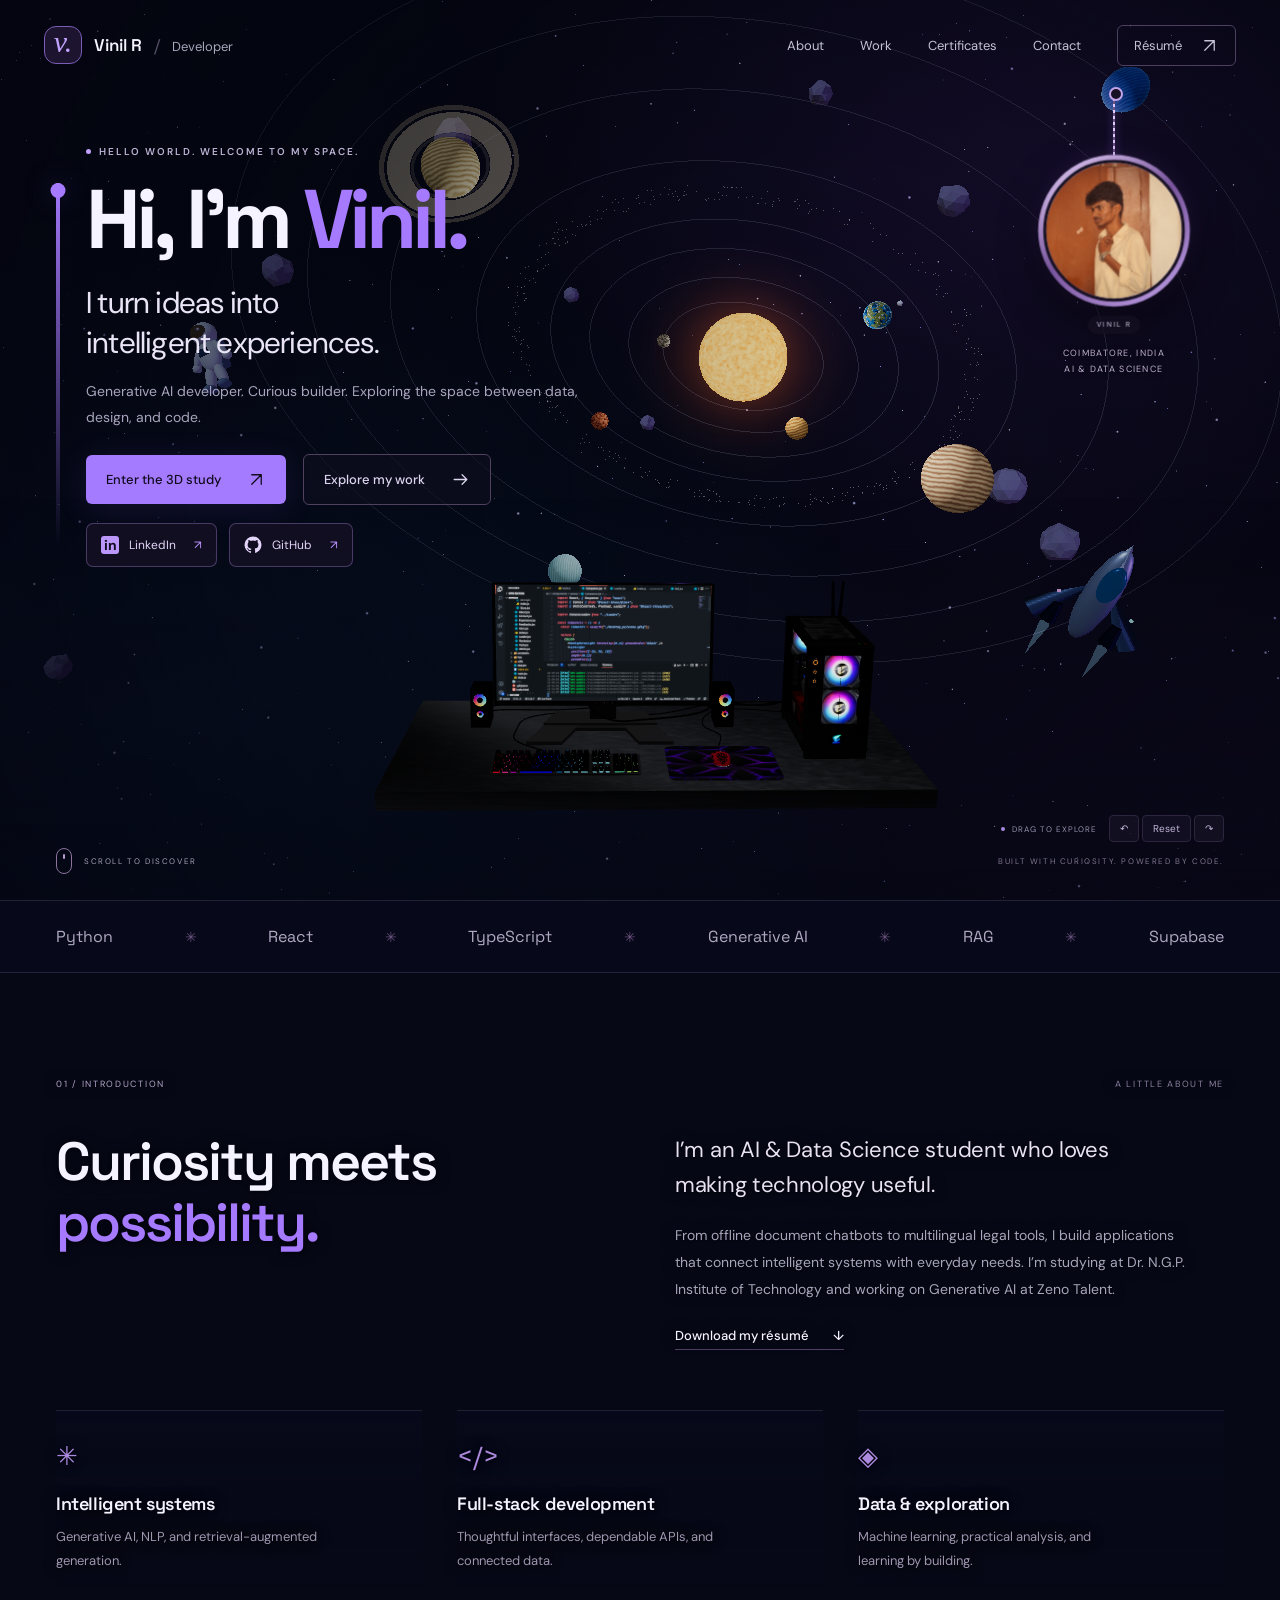
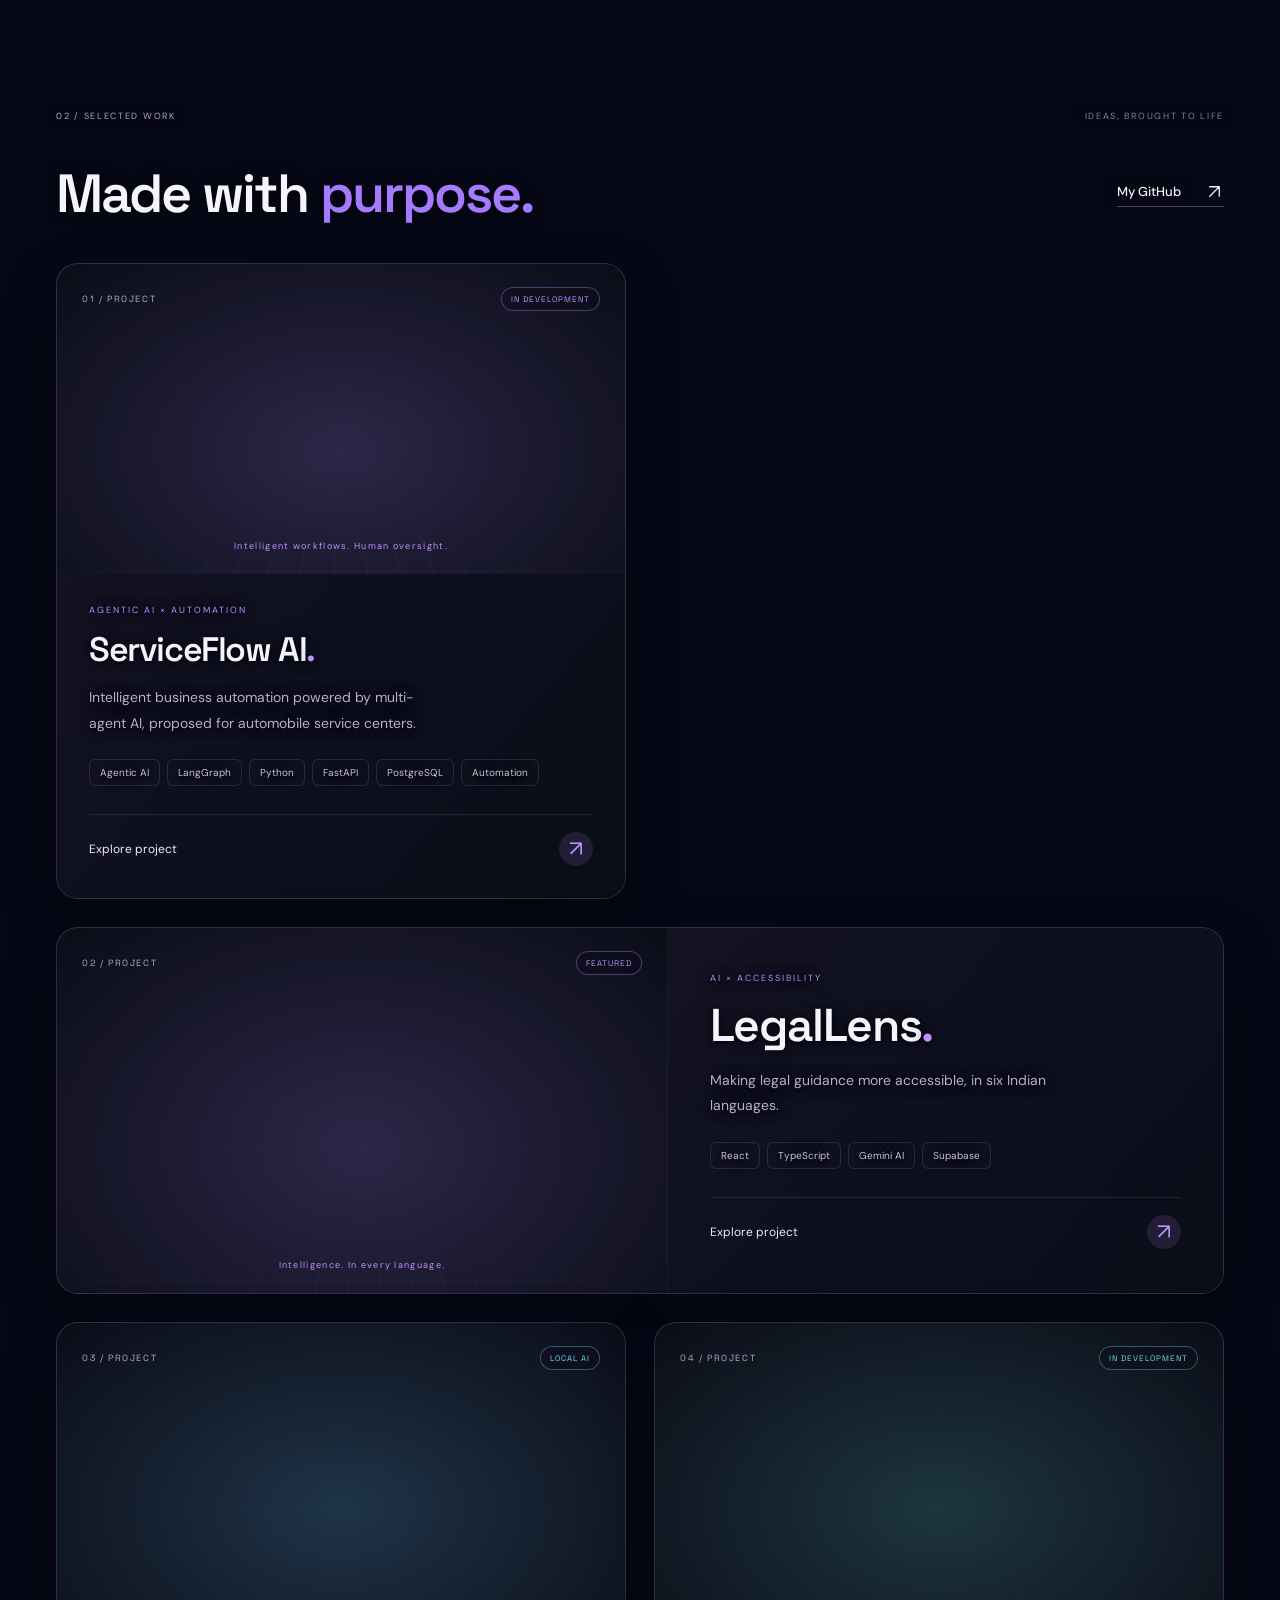
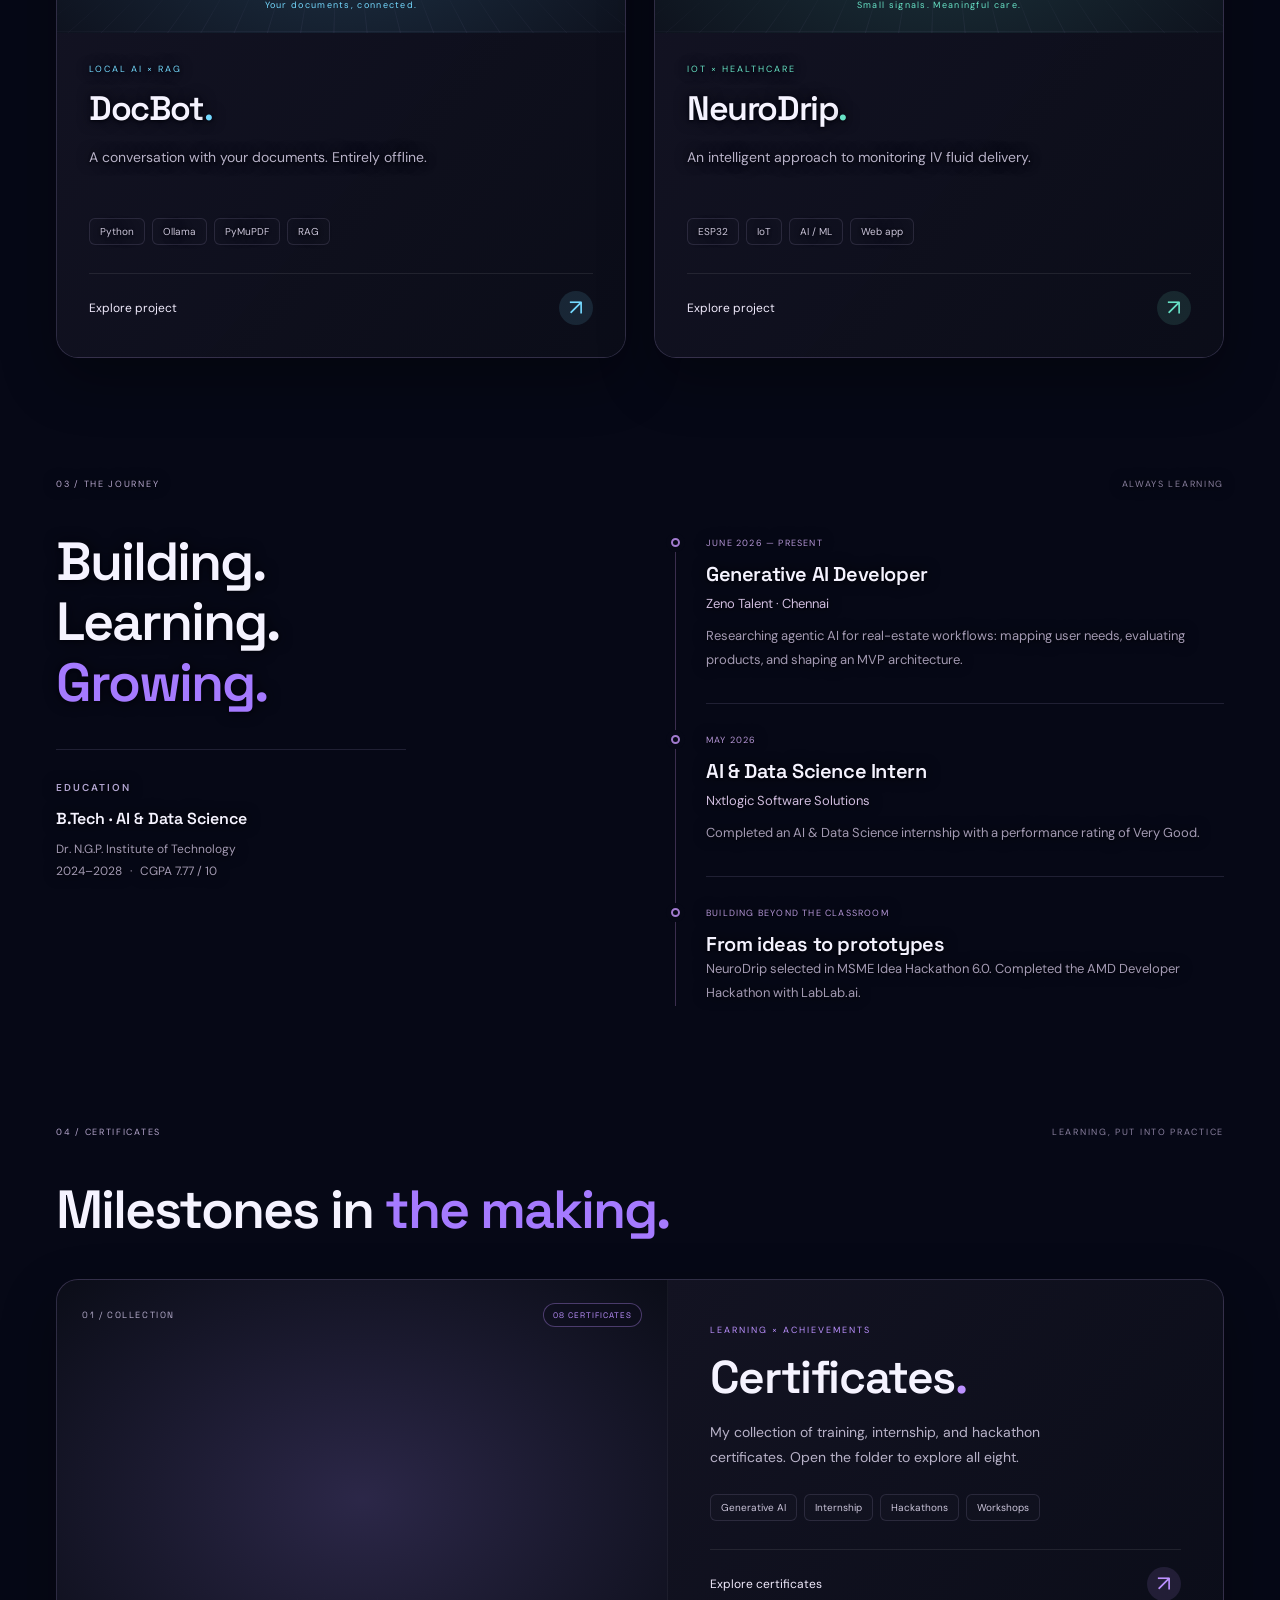
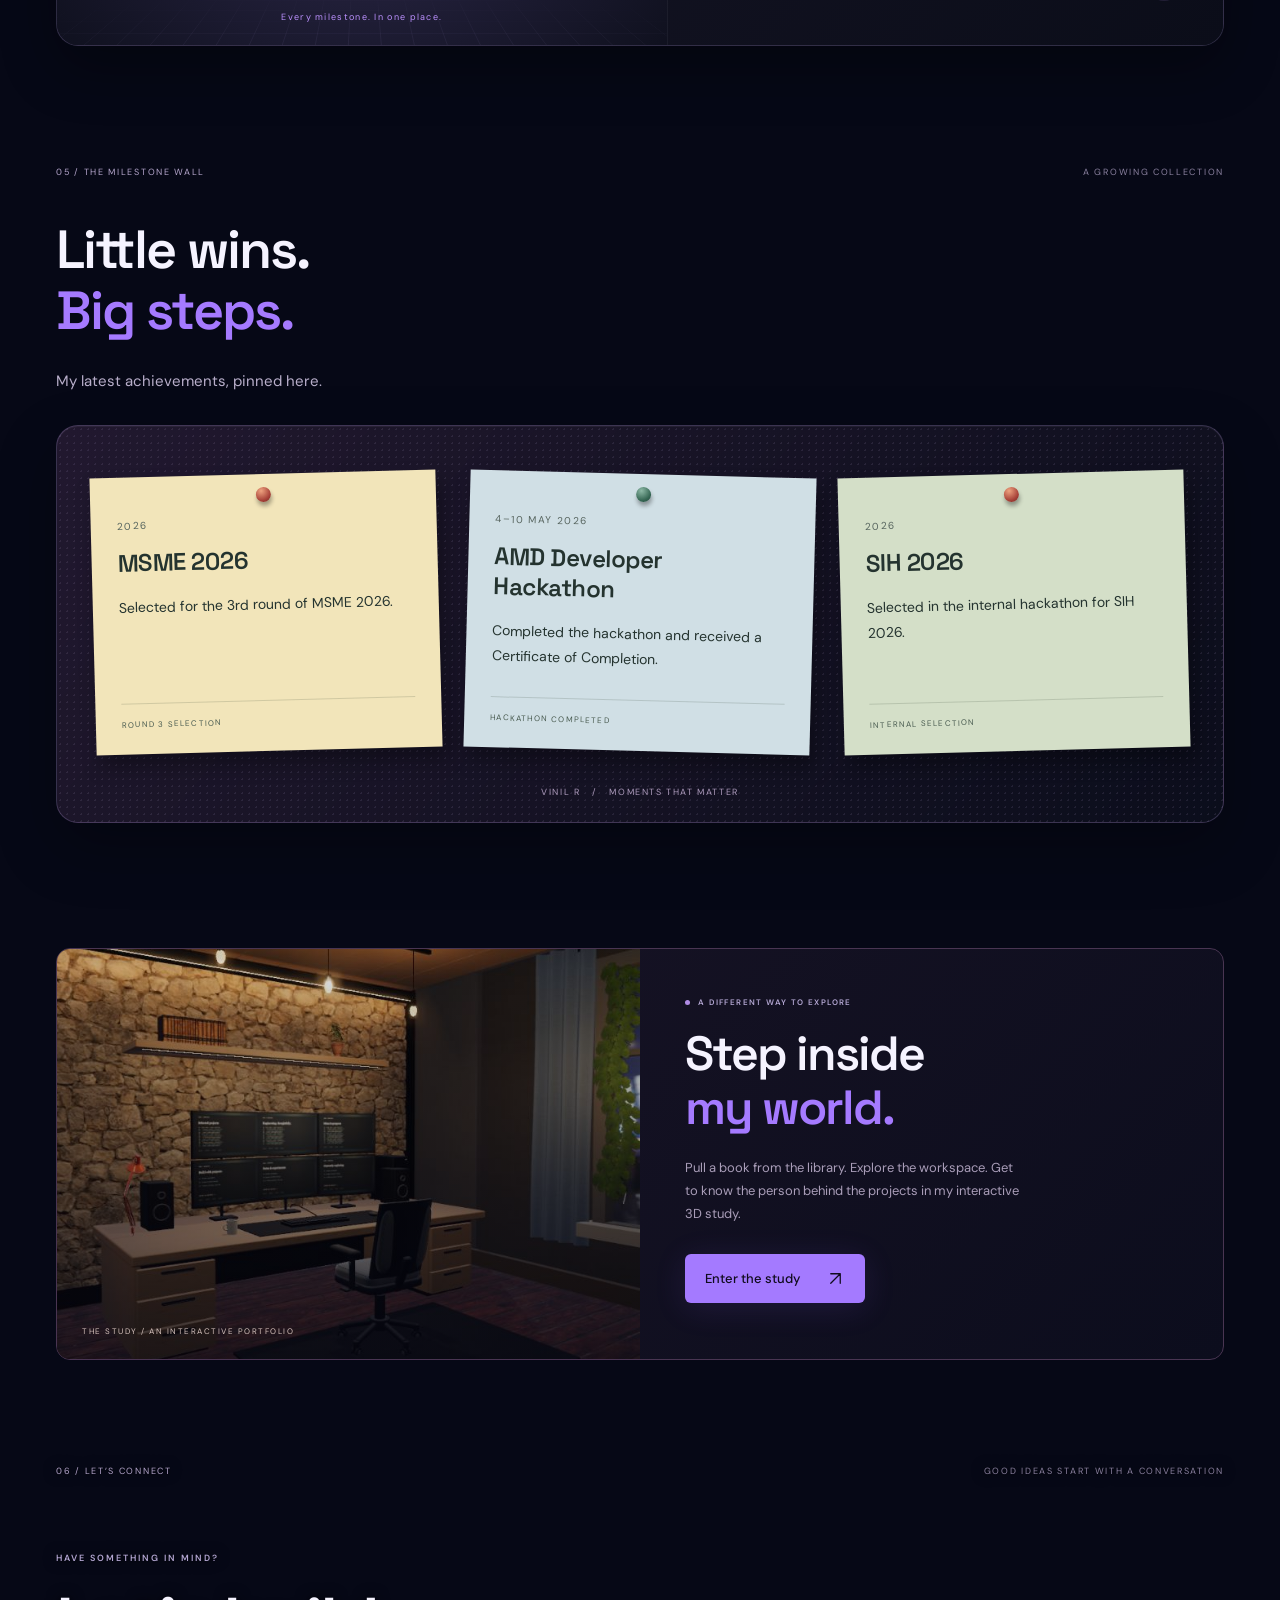
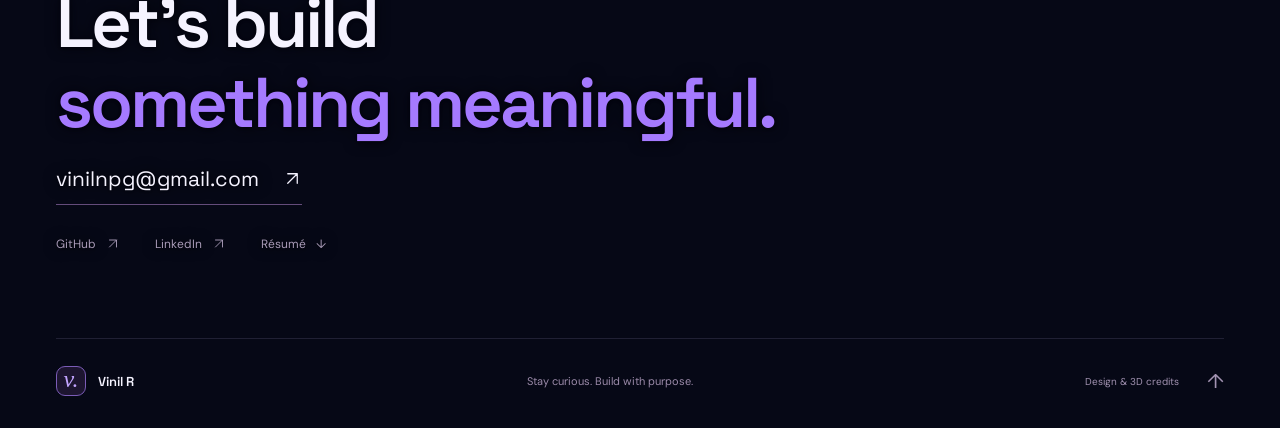
==== commit 4bc1efed: "Add files via upload" ====
--- a/index.html
+++ b/index.html
@@ -12,8 +12,8 @@
     <meta name="viewport" content="width=device-width, initial-scale=1.0, viewport-fit=cover" />
     <meta name="description" content="Vinil R — Generative AI developer and AI & Data Science student. Explore my projects, experience, and interactive 3D study." />
     <title>Vinil R — AI Developer & Creative Thinker</title>
-    <script type="module" crossorigin src="/assets/index-wGsXXuSt.js"></script>
-    <link rel="stylesheet" crossorigin href="/assets/index-qEseuMeW.css">
+    <script type="module" crossorigin src="/assets/index-jqQPkra0.js"></script>
+    <link rel="stylesheet" crossorigin href="/assets/index-luy9FNeY.css">
   </head>
   <body>
     <div id="root"></div>
--- a/assets/index-luy9FNeY.css
+++ b/assets/index-luy9FNeY.css
@@ -0,0 +1 @@
+@import"https://fonts.googleapis.com/css2?family=DM+Sans:wght@400;500;600;700&family=Space+Grotesk:wght@400;500;600;700&display=swap";.project-showcase{display:grid;grid-template-columns:repeat(2,minmax(0,1fr));gap:28px;perspective:1400px}.showcase-card{--rx:0deg;--ry:0deg;position:relative;min-width:0;border:1px solid #b2a2dc33;border-radius:22px;background:linear-gradient(135deg,#171528fa,#0b0e1bfa);box-shadow:0 22px 55px #0005,inset 0 1px #ffffff0c;transform:rotateX(var(--rx)) rotateY(var(--ry));transition:transform .2s ease-out,border-color .25s,box-shadow .25s;overflow:hidden}.showcase-card:hover,.showcase-card:focus-within{border-color:var(--card-accent);box-shadow:0 28px 65px #0007,0 0 35px color-mix(in srgb,var(--card-accent) 12%,transparent)}.showcase-legallens{grid-column:1/-1;display:grid;grid-template-columns:1.1fr 1fr}.showcase-visual{display:block;position:relative;width:100%;height:310px;padding:0;background:radial-gradient(ellipse at 50% 60%,color-mix(in srgb,var(--card-accent) 18%,#0c1020),#0b0d18);overflow:hidden;text-align:left;color:#c8c2df;isolation:isolate}.showcase-legallens .showcase-visual{height:100%;min-height:365px;border-right:1px solid #ffffff0c}.showcase-topline{position:absolute;top:23px;left:25px;right:25px;display:flex;align-items:center;justify-content:space-between;gap:10px;z-index:2;font:9px Space Grotesk,sans-serif;letter-spacing:1.6px;color:#b3aac9}.showcase-chip{border:1px solid color-mix(in srgb,var(--card-accent) 35%,transparent);padding:6px 9px;border-radius:20px;color:var(--card-accent);font-size:8px;letter-spacing:1px;background:#0b0c1b66}.showcase-grid{position:absolute;top:48%;right:-50%;bottom:-60%;left:-50%;background-image:linear-gradient(#b8a3f017 1px,transparent 1px),linear-gradient(90deg,#b8a3f017 1px,transparent 1px);background-size:35px 35px;transform:perspective(500px) rotateX(63deg);-webkit-mask-image:radial-gradient(ellipse at center,black,transparent 65%);mask-image:radial-gradient(ellipse at center,black,transparent 65%);pointer-events:none}.showcase-model{position:absolute;top:20px;right:0;bottom:12px;left:0;display:block;pointer-events:none}.showcase-caption{position:absolute;bottom:22px;left:25px;right:25px;text-align:center;color:var(--card-accent);font-size:9px;letter-spacing:1.3px;pointer-events:none}.showcase-content{position:relative;padding:30px 32px 32px;background:linear-gradient(130deg,#131322f5,#0b0d19fa)}.showcase-legallens .showcase-content{display:flex;flex-direction:column;justify-content:center;padding:42px}.showcase-category{font-size:9px;letter-spacing:2px;color:var(--card-accent);margin-bottom:14px}.showcase-content h3{font-size:34px;letter-spacing:-1.4px;line-height:1.2}.showcase-content h3>span{color:var(--card-accent)}.showcase-legallens h3{font-size:46px}.showcase-description{font-size:14px;line-height:1.8;color:#b8b2c8;max-width:360px;margin:15px 0 23px;min-height:50px}.showcase-tags{display:flex;flex-wrap:wrap;gap:7px}.showcase-tags>span{font-size:10px;color:#cbc5da;padding:6px 10px;border:1px solid #c0b1df24;border-radius:6px;background:#ffffff03}.showcase-action{display:flex;align-items:center;justify-content:space-between;gap:30px;width:100%;margin-top:28px;padding:17px 0 0;border-top:1px solid #ffffff15;background:none;font-size:12px;color:#f0eafc;text-align:left;min-height:48px}.showcase-action>span{display:grid;place-items:center;width:34px;height:34px;border-radius:50%;background:color-mix(in srgb,var(--card-accent) 12%,transparent);color:var(--card-accent);font-size:22px;transition:transform .2s,background .2s}.showcase-action:hover>span{transform:translate(2px,-2px);background:color-mix(in srgb,var(--card-accent) 25%,transparent)}.model-fallback{display:grid;place-items:center;width:100%;height:100%;font-size:12px;color:var(--card-accent)}@media (max-width:900px){.showcase-legallens .showcase-content{padding:30px}.showcase-legallens h3{font-size:36px}.showcase-content{padding:25px}.showcase-topline{left:20px;right:20px;font-size:8px}.showcase-visual{height:280px}.showcase-description{font-size:13px}.project-showcase{gap:22px}}@media (max-width:640px){.project-showcase{grid-template-columns:1fr;gap:26px}.showcase-legallens{display:block}.showcase-legallens .showcase-visual{height:290px;min-height:0;border:0}.showcase-card{border-radius:18px;transform:none!important}.showcase-content,.showcase-legallens .showcase-content{padding:26px}.showcase-content h3,.showcase-legallens h3{font-size:33px}.showcase-description{min-height:0;max-width:none}.showcase-visual{height:280px}.showcase-action{font-size:13px}.showcase-caption{font-size:8px}}@media (prefers-reduced-motion:reduce){.showcase-card{transform:none!important;transition:none}.showcase-action>span{transition:none}}.serviceflow-details{margin:24px 0;line-height:1.7;color:#c5bdd6}.serviceflow-details h3{color:#eee7fa;font-size:17px;margin:24px 0 8px}.serviceflow-details ul{padding-left:20px}.serviceflow-details li{margin:6px 0}.serviceflow-diagram{display:flex;flex-direction:column;align-items:center;gap:5px;text-align:center;color:#d9c8f5}.serviceflow-diagram span:nth-child(odd){padding:8px 12px;border:1px solid #8069a3;border-radius:8px;background:#211831}.certificates-section{position:relative}.certificate-collection{--card-accent: #bc91ff}.certificate-grid{display:grid;grid-template-columns:repeat(2,minmax(0,1fr));gap:24px}.certificate-card{min-width:0;border:1px solid #ad84e33b;border-radius:14px;overflow:hidden;background:linear-gradient(145deg,#211731eb,#0b1022ed)}.certificate-preview{position:relative;display:block;width:100%;background:#0c0c19;padding:20px 20px 46px}.certificate-preview img{width:100%;height:280px;-o-object-fit:contain;object-fit:contain}.certificate-preview>span{position:absolute;bottom:14px;left:20px;right:20px;display:flex;justify-content:space-between;color:#ceafff;font-size:12px}.certificate-copy{padding:22px;border-top:1px solid #b68ee325}.certificate-copy .certificate-meta{font-size:10px;color:#ba9cdb;margin-bottom:12px}.certificate-copy h3{font-size:20px;line-height:1.35;margin-bottom:10px}.certificate-copy>p{font-size:12px;color:#afa6bf;line-height:1.7}.certificate-description{margin-top:12px}.certificate-dialog{width:min(1000px,calc(100% - 24px));max-height:calc(100dvh - 32px);padding:0 24px 24px;border:1px solid #80619e;border-radius:16px;color:#f5efff;background:#100e1d;overflow-y:auto;overscroll-behavior:contain;scrollbar-gutter:stable}.certificate-dialog::backdrop{background:#03020ce8}.certificate-dialog>header{position:sticky;top:0;z-index:2;display:flex;align-items:flex-start;justify-content:space-between;gap:20px;padding:24px 0 20px;margin-bottom:20px;border-bottom:1px solid #ffffff20;background:#100e1df5}.certificate-dialog>header h3{font-size:26px;margin-top:8px}.certificate-dialog header button{flex-shrink:0;width:44px;height:44px;border-radius:50%;font-size:27px;background:#30213e}.certificate-scroll-note{margin-top:10px;color:#bdb3ce;font-size:12px;line-height:1.5}@media (max-width:600px){.certificate-grid{grid-template-columns:1fr;gap:20px}.certificate-dialog{padding:0 14px 14px}.certificate-dialog>header{padding-top:16px;gap:8px}.certificate-dialog>header h3{font-size:22px}.certificate-dialog .eyebrow{font-size:8px}.certificate-copy{padding:18px}}.milestone-intro{margin:-10px 0 30px;font-size:15px;color:#b9afcb;line-height:1.7}.landing-milestone-board{padding:48px 36px 24px;border:1px solid #b89bdf40;border-radius:22px;background-color:#171323ed;background-image:radial-gradient(#c5b3e51c 1px,transparent 1px),linear-gradient(130deg,#39264955,#0a0d1be6);background-size:7px 7px,100% 100%;box-shadow:inset 0 1px #ffffff0d,0 24px 60px #0004}.milestone-pins{display:grid;grid-template-columns:repeat(3,minmax(0,1fr));align-items:stretch;gap:28px}.milestone-note{position:relative;min-width:0;padding:42px 26px 24px;color:#24332f;box-shadow:5px 12px 20px #0005;transform:rotate(-1.5deg);display:flex;flex-direction:column}.milestone-note:nth-child(2){transform:rotate(1.5deg)}.milestone-cream{background:#f2e5ba}.milestone-blue{background:#d0dfe5}.milestone-sage{background:#d4dfc8}.milestone-pushpin{position:absolute;width:15px;height:15px;border-radius:50%;top:13px;left:calc(50% - 7px);background:radial-gradient(circle at 35% 25%,#eea27f,#a64037 65%,#662a26);box-shadow:1px 4px 4px #0005}.milestone-blue .milestone-pushpin{background:radial-gradient(circle at 35% 25%,#8cb8a5,#356653 65%,#234238)}.milestone-date{color:#56645e;font-size:10px;text-transform:uppercase;letter-spacing:1.4px;margin-bottom:16px}.milestone-note h3{font-size:24px;line-height:1.25;letter-spacing:-.5px;margin-bottom:17px;overflow-wrap:anywhere}.milestone-description{font-size:14px;line-height:1.8;margin-bottom:28px}.milestone-status{margin-top:auto;padding-top:14px;border-top:1px solid #2c3b292b;color:#495b50;font-size:8px;line-height:1.5;letter-spacing:1.2px}.milestone-board-caption{text-align:center;color:#ac9abb;font-size:9px;letter-spacing:1.6px;margin-top:35px}.milestone-board-caption span{margin:0 8px}@media (max-width:1000px){.milestone-pins{gap:20px}.landing-milestone-board{padding-inline:24px}.milestone-note{padding-inline:18px}.milestone-note h3{font-size:22px}}@media (max-width:760px){.milestone-pins{grid-template-columns:1fr;gap:30px}.landing-milestone-board{padding:32px 22px 22px}.milestone-note{padding:40px 24px 24px}.milestone-note h3{font-size:25px}.milestone-board-caption{font-size:8px;letter-spacing:1px;line-height:1.8}}@media (prefers-reduced-motion:reduce){.milestone-note,.milestone-note:nth-child(2){transform:none}}.profile-links{display:flex;flex-wrap:wrap;gap:12px;margin-top:18px}.profile-links a{display:inline-flex;align-items:center;gap:10px;padding:10px 14px;min-height:44px;font-size:12px;border:1px solid #ac87e05c;border-radius:7px;background:#121021e8;color:#e4d6fa}.profile-links a:hover{background:#2c1c44;border-color:#b48aec}.profile-links a>span:last-child{margin-left:8px;color:#bd96ff}.linkedin-mark{display:grid;place-items:center;width:18px;height:18px;border-radius:3px;background:#bb97fa;color:#100c20;font-size:14px;font-weight:700;line-height:1}@media (max-width:540px){.profile-links{gap:10px;margin-top:16px}.profile-links a{padding-inline:12px;font-size:11px}.hero:has(.profile-links){height:auto;min-height:0;max-height:none;padding-bottom:88px}.hero:has(.profile-links) .desktop-experience{position:relative;bottom:auto;margin-top:20px}}:root{font-family:DM Sans,sans-serif;color:#f5f3ff;background:#060816;font-synthesis:none;--accent:#a57aff;--muted:#a7a6bc;--border:#b7ade026;color-scheme:dark}*{box-sizing:border-box}html{scroll-behavior:smooth;scroll-padding-top:100px}body{margin:0}a{color:inherit;text-decoration:none}button{font:inherit;color:inherit;cursor:pointer;border:0}img{max-width:100%;display:block}h1,h2,h3,p{margin:0}h1,h2,h3{font-family:Space Grotesk,sans-serif;font-weight:600}::-moz-selection{background:#7646cc;color:#fff}::selection{background:#7646cc;color:#fff}:focus-visible{outline:2px solid #c6a8ff;outline-offset:6px}.container{width:min(1200px,calc(100% - 112px));margin-inline:auto}.skip-link{position:fixed;top:-80px;left:20px;z-index:100;background:var(--accent);color:#080817;padding:14px}.skip-link:focus{top:12px}.site-header{height:90px;position:absolute;inset:0 0 auto;z-index:20}.nav-inner{width:min(1280px,calc(100% - 88px));margin:auto;height:100%;display:flex;align-items:center;justify-content:space-between}.brand{display:flex;align-items:center;gap:12px;font:600 17px Space Grotesk,sans-serif;white-space:nowrap}.brand-mark{width:38px;height:38px;border:1px solid #7b5cb7;border-radius:12px;display:grid;place-items:center;font:italic 30px/1 Georgia,serif;color:#c2a4ff;background:#1d1530;padding-bottom:6px}.brand small{font:400 13px DM Sans,sans-serif;color:var(--muted)}.brand-divider{color:#56516a;padding-inline:8px;font-weight:400}.main-nav{display:flex;align-items:center;gap:36px;font-size:13px;color:#c5c2d6}.main-nav>a:hover{color:#fff}.nav-resume{border:1px solid #4c405f;padding:10px 16px;border-radius:6px;display:flex;align-items:center;gap:18px}.menu-toggle{display:none}.hero{min-height:850px;height:100svh;max-height:1050px;position:relative;overflow:hidden;isolation:isolate}.hero-background{position:absolute;top:0;right:0;bottom:0;left:0;z-index:-2;background:url(/assets/herobg-SogpARU-.png) center top/cover no-repeat;opacity:.8}.hero:after{content:"";position:absolute;top:0;right:0;bottom:0;left:0;z-index:-1;background:linear-gradient(180deg,#06081619 45%,#060816 98%);pointer-events:none}.hero-intro{position:relative;display:flex;gap:26px;padding-top:145px;z-index:2;pointer-events:none}.hero-copy{pointer-events:auto}.hero-track{width:4px;flex-shrink:0;background:linear-gradient(#a57aff,#915eff00);margin-top:38px;margin-bottom:20px;position:relative}.hero-track i{width:15px;height:15px;position:absolute;left:50%;transform:translate(-50%);top:0;border-radius:50%;background:#a57aff;box-shadow:0 0 30px #915eff55}.eyebrow{font-size:10px;letter-spacing:2px;font-weight:600;color:#b3a6d2}.hero-eyebrow{font-size:10px;letter-spacing:2px;color:#bbb1d2;margin-bottom:17px;display:flex;align-items:center;gap:8px}.hero-eyebrow>span{width:5px;height:5px;border-radius:50%;background:#c3a1ff}.hero h1{font-size:clamp(64px,6.5vw,94px);letter-spacing:-5px;line-height:1.08;font-weight:700}.hero h1 span,h2>span{color:var(--accent)}.hero-statement{font-size:clamp(25px,2.35vw,34px);line-height:1.34;letter-spacing:-.8px;margin-top:18px;color:#e9e4f6}.hero-statement strong{font-weight:400}.hero-description{color:#a9a4bd;font-size:14px;line-height:1.8;max-width:540px;margin-top:16px}.mobile-break{display:none}.hero-actions{display:flex;gap:17px;align-items:center;margin-top:24px}.button{display:inline-flex;gap:26px;align-items:center;justify-content:center;font-weight:500;font-size:13px;padding:15px 20px;border-radius:6px;transition:background .2s,transform .2s}.button:hover{transform:translateY(-2px)}.button-primary{background:#a47aff;color:#100b1d;box-shadow:0 5px 32px #915eff20}.button-primary:hover{background:#bea0ff}.button-quiet{color:#ddd5ef;border:1px solid #50415f;background:#100f2080}.button-quiet:hover{background:#20182f}.hero-side-note{margin-left:auto;align-self:flex-start;margin-top:62px;display:flex;flex-direction:column;align-items:flex-end;gap:9px;font-size:9px;letter-spacing:1.7px;color:#9186a8}.hero-side-note i{width:45px;height:1px;background:#6d528c;margin-top:7px}.desktop-experience{position:absolute;bottom:58px;width:100%;height:440px;z-index:1}.desktop-canvas{width:100%;height:100%;touch-action:pan-y;cursor:grab}.desktop-canvas:active{cursor:grabbing}.scene-toolbar{position:absolute;bottom:0;right:max(56px,calc((100% - 1200px)/2));display:flex;align-items:center;gap:12px;color:#9890ad;font-size:8px;letter-spacing:1px}.scene-toolbar>span{display:flex;align-items:center;gap:7px}.scene-toolbar i{width:4px;height:4px;border-radius:100%;background:#a88bdf}.scene-toolbar>div{display:flex;gap:3px}.scene-toolbar button{background:#151225b3;border:1px solid #2c253d;border-radius:4px;padding:6px 10px;font-size:10px;color:#c2b6da;letter-spacing:0}.scene-toolbar button:hover{background:#342747;color:#fff}.scene-loading{width:240px;text-align:center;font-size:12px;color:#b8a8d6}.scene-loading span{display:block;width:24px;height:24px;margin:0 auto 12px;border:2px solid #5d457d;border-top-color:#b890ff;border-radius:50%;animation:spin 1s linear infinite}.scene-loading b{display:block;font-weight:400;font-size:10px;margin-top:6px}.scene-placeholder{position:absolute;bottom:210px;left:0;width:100%;text-align:center;font-size:12px;color:var(--muted)}.scene-fallback{display:grid;place-content:center;height:100%;text-align:center}.scene-fallback>p{font-size:12px;color:var(--muted);max-width:320px;margin-top:22px}.fallback-monitor{text-align:left;padding:25px;background:#111221;border:8px solid #252331;border-radius:10px;color:#bea0ff}.fallback-monitor>span{font:11px monospace;color:#8b839f}.fallback-monitor pre{font:14px/2 monospace}.hero-footer{position:absolute;bottom:26px;left:0;right:0;display:flex;align-items:center;justify-content:space-between;z-index:3;color:#82778f;font-size:8px;letter-spacing:1.6px}.scroll-cue{display:flex;gap:12px;align-items:center;color:#a7a0b7}.mouse{height:26px;width:16px;border:1px solid #8b739c;border-radius:9px;display:flex;justify-content:center;padding-top:5px}.mouse i{height:5px;width:2px;border-radius:2px;background:#b599d1;animation:scroll-dot 2s infinite}.skills-marquee{border-block:1px solid var(--border);background:#0b0b1a;padding:25px 0}.skills-marquee>.container{display:flex;align-items:center;justify-content:space-between;gap:20px}.skills-marquee span{font:16px Space Grotesk,sans-serif;color:#b0a8c2;white-space:nowrap}.skills-marquee i{font-size:14px;color:#6b527e;font-style:normal}.section{padding-block:105px 15px}.section-label{display:flex;justify-content:space-between;gap:15px;font-size:9px;letter-spacing:1.7px;color:#8a809f;margin-bottom:42px}.section-label>span:first-child{color:#b4a5cb}h2{font-size:clamp(36px,4.2vw,57px);line-height:1.13;letter-spacing:-2px}.about-main{display:grid;grid-template-columns:1fr 1fr;gap:70px}.large-copy{font-size:22px;line-height:1.6;letter-spacing:-.3px;max-width:480px;color:#e8e1f2}.body-copy{font-size:14px;line-height:1.9;color:var(--muted);margin-top:20px;max-width:520px}.text-link{display:inline-flex;gap:24px;align-items:center;font-size:13px;font-weight:500;padding-bottom:5px;border-bottom:1px solid #514063}.text-link:hover{color:#c5a4ff}.about-main .text-link{margin-top:25px}.disciplines{display:grid;grid-template-columns:repeat(3,1fr);gap:35px;margin-top:60px}.disciplines article{border-top:1px solid var(--border);padding-top:28px}.discipline-icon{font:26px Space Grotesk,sans-serif;color:#ae8adf;height:33px;display:block}.disciplines h3{font-size:18px;letter-spacing:-.4px;margin-top:20px}.disciplines p{color:#9f96b0;font-size:13px;line-height:1.8;max-width:270px;margin-top:10px}.section-heading{display:flex;align-items:center;justify-content:space-between;gap:24px;margin-bottom:38px}.projects-grid{display:grid;grid-template-columns:repeat(3,1fr);gap:28px}.project-preview{width:100%;padding:0;background:transparent;border-radius:10px;position:relative;overflow:hidden;display:block;text-align:left;border:1px solid var(--border);transition:border-color .2s}.project-preview:hover{border-color:#8f67bb}.project-art{height:225px;overflow:hidden;position:relative;display:flex;align-items:center;justify-content:center;transition:transform .35s}.project-preview:hover .project-art{transform:scale(1.025)}.project-open{position:absolute;right:13px;bottom:13px;border:1px solid #7c688b80;border-radius:50%;background:#171126aa;display:grid;place-items:center;width:33px;height:33px;color:#dfc6ff}.legal-art{background:radial-gradient(ellipse at 50% 60%,#3a2356,#121021);color:#c3a2f0;flex-direction:column}.legal-art>svg{width:118px;height:102px;filter:drop-shadow(0 0 18px #b28ade66);margin-top:5px}.legal-art>span{font-size:8px;letter-spacing:1.5px;margin-top:18px;color:#aa90c8}.orbit{position:absolute;width:200px;height:200px;border:1px solid #a583d21c;border-radius:50%;top:12px}.orbit-two{width:285px;height:285px;top:-30px}.docbot-art{background:radial-gradient(ellipse at 50% 80%,#172b33,#101422)}.terminal-window{width:88%;border:1px solid #4e718751;background:#080f18;border-radius:7px;transform:perspective(700px) rotateY(-6deg) rotateX(3deg);box-shadow:6px 18px 30px #0008}.terminal-top{display:flex;align-items:center;gap:4px;padding:12px 10px;border-bottom:1px solid #27384b}.terminal-top i{width:5px;height:5px;border-radius:50%;background:#52616e}.terminal-top i:first-child{background:#a67081}.terminal-top i:nth-child(2){background:#ad9e6c}.terminal-top i:nth-child(3){background:#69a68e}.terminal-top>span{font:7px monospace;color:#7e9bae;margin-left:8px}.terminal-content{padding:17px 10px 9px;font:8px/1.7 monospace;color:#b0c5d1}.terminal-content p{margin-bottom:11px}.terminal-content p>span,.terminal-content b{color:#86c5d3;font-weight:400}.terminal-muted{color:#8aa3b3}.terminal-content em{color:#75ad91;font-style:normal;margin-left:8px;font-size:7px}.terminal-line{height:4px;background:#213844;width:90%;margin:7px 0}.terminal-line.short{width:63%;margin-bottom:18px}.neuro-art{display:block;padding:24px 20px;background:linear-gradient(#63b6b207 1px,transparent 1px),linear-gradient(90deg,#63b6b207 1px,transparent 1px),radial-gradient(ellipse at 65% 50%,#143333,#0c1c22);background-size:20px 20px,20px 20px,auto}.neuro-top{display:flex;justify-content:space-between;font-size:8px;letter-spacing:1px;color:#8ab4b2}.neuro-top>span+span{font-size:6px;color:#7caea8}.neuro-art>svg{width:100%;height:100px;margin:12px 0 0}.neuro-bottom{display:flex;gap:16px;align-items:center;justify-content:center;color:#87b7af}.neuro-bottom>div{display:flex;gap:6px;align-items:center;font-size:7px}.neuro-bottom i{width:5px;height:5px;border:1px solid #80c7b7;border-radius:50%}.neuro-bottom>b{font-size:12px;font-weight:400}.project-category{display:flex;gap:15px;font-size:8px;letter-spacing:1.3px;color:#9a85b5;margin:22px 0 9px}.project-category>span{color:#8d7e9e}.project-card h3{font-size:25px;letter-spacing:-.7px}.project-card h3 button{background:none;padding:0;font:inherit}.project-card h3 button:hover{color:#b594eb}.project-description{font-size:13px;line-height:1.75;color:#9e96ad;margin:10px 0 18px;min-height:46px;max-width:300px}.tags{display:flex;flex-wrap:wrap;gap:7px}.tags>span{font-size:9px;border:1px solid #30263f;padding:5px 8px;border-radius:4px;color:#b3a0c8}.project-detail-link{background:transparent;display:flex;align-items:center;gap:12px;padding:0;margin-top:21px;color:#d1b8ee;font-size:11px}.project-detail-link:hover{color:#fff}.journey-layout{display:grid;grid-template-columns:1fr 1fr;gap:70px}.education{margin-top:35px;border-top:1px solid var(--border);padding-top:25px;max-width:350px}.education h3{font-size:16px;margin:12px 0 10px}.education>p{font-size:12px;color:#a39ab3;line-height:1.8}.education>p>span{padding-inline:5px}.timeline{border-left:1px solid #3b2e4e;padding-left:30px;margin-top:5px}.timeline>article{position:relative;margin-bottom:30px;padding-bottom:30px;border-bottom:1px solid var(--border)}.timeline>article:last-child{margin-bottom:0;padding-bottom:0;border-bottom:0}.timeline-date{font-size:9px;letter-spacing:1.2px;color:#b496d7;margin-bottom:12px}.timeline-date>i{position:absolute;left:-35px;top:1px;width:9px;height:9px;border:2px solid #a17ace;background:#060816;border-radius:50%;box-shadow:0 0 0 5px #060816}.timeline h3{font-size:20px;letter-spacing:-.4px}.timeline .organization{font-size:13px;color:#d0bddf;margin:8px 0 12px}.timeline article>p:not(.organization){font-size:13px;line-height:1.9;color:#a39ab3}.study-section{border:1px solid #493552;border-radius:14px;overflow:hidden;display:grid;grid-template-columns:1fr 1fr;margin-top:110px;background:linear-gradient(135deg,#191426,#0c0d1d)}.study-photo{position:relative;min-height:410px}.study-photo>img{width:100%;height:100%;position:absolute;top:0;right:0;bottom:0;left:0;-o-object-fit:cover;object-fit:cover;-o-object-position:50% 58%;object-position:50% 58%}.study-photo:after{content:"";position:absolute;top:0;right:0;bottom:0;left:0;background:linear-gradient(180deg,#05041520,#07071399)}.image-caption{position:absolute;bottom:23px;left:25px;z-index:1;font-size:8px;letter-spacing:1.5px;color:#d5c2bd}.study-copy{padding:48px 45px}.study-copy h2{font-size:48px;margin-top:20px}.study-copy>p:not(.eyebrow){font-size:13px;line-height:1.8;color:#a99db8;margin:20px 0 28px;max-width:340px}.study-copy .eyebrow{font-size:8px;letter-spacing:1.4px}.study-copy .eyebrow i{display:inline-block;width:5px;height:5px;border-radius:50%;background:#b08ce5;margin-right:5px}.contact-section{padding-bottom:85px}.contact-section>.eyebrow{margin-top:75px;font-size:9px}.contact-section h2{font-size:clamp(40px,5.5vw,76px);margin-top:20px;letter-spacing:-3px}.contact-email{display:inline-flex;gap:24px;align-items:center;font:21px Space Grotesk,sans-serif;border-bottom:1px solid #644c7b;padding:22px 0 12px}.contact-email:hover{color:var(--accent)}.contact-socials{display:flex;gap:35px;margin-top:29px;font-size:12px;color:#a99bb8}.contact-socials>a{display:flex;align-items:center;gap:10px}.contact-socials>a:hover{color:#fff}.contact-socials svg{width:14px}.site-footer{display:flex;align-items:center;justify-content:space-between;gap:20px;padding-block:27px 32px;border-top:1px solid var(--border)}.site-footer .brand{font-size:13px}.site-footer .brand-mark{width:30px;height:30px;border-radius:9px;font-size:24px;padding-bottom:4px}.site-footer>p{font-size:11px;color:#9c8baa}.site-footer>div{display:flex;align-items:center;gap:28px;font-size:10px;color:#a393b2}.site-footer>div>a:last-child{font-size:20px}.project-dialog{color:#f5efff;background:#121020;border:1px solid #5e4478;border-radius:16px;width:min(600px,calc(100% - 32px));padding:42px;max-height:85svh;overflow:auto}.project-dialog::backdrop{background:#03020ccf;-webkit-backdrop-filter:blur(8px);backdrop-filter:blur(8px)}.project-dialog>div{position:relative}.dialog-close{position:absolute;right:-20px;top:-27px;font-size:27px;background:none;color:#b5a2ca;width:34px;height:34px}.project-dialog h2{margin-top:18px;font-size:43px}.dialog-description{color:#b9abc9;font-size:15px;line-height:1.85;margin:24px 0}.project-note{color:#b09ac9;font-size:12px;line-height:1.6;margin:24px 0}.project-dialog .tags>span{font-size:11px}.project-dialog .text-link{margin-top:8px}@keyframes scroll-dot{0%,to{transform:translateY(0);opacity:.6}50%{transform:translateY(8px);opacity:1}}@keyframes spin{to{transform:rotate(360deg)}}@media (min-width:1500px){.desktop-experience{height:500px}.hero-intro{padding-top:160px}}@media (max-width:1100px){.container{width:calc(100% - 72px)}.nav-inner{width:calc(100% - 64px)}.hero{min-height:840px}.hero-intro{padding-top:135px}.hero-side-note{display:none}.desktop-experience{height:400px;bottom:65px}.scene-toolbar{right:36px}.about-main,.journey-layout{gap:45px}.projects-grid{gap:20px}.project-art{height:200px}.terminal-content{font-size:7px}.terminal-top>span{font-size:6px}.study-copy{padding:38px 30px}.study-copy h2{font-size:43px}.skills-marquee>.container{gap:12px}.skills-marquee span{font-size:13px}.project-description{min-height:68px}.hero-footer>span{font-size:7px}}@media (max-width:760px){.container{width:calc(100% - 48px)}.nav-inner{width:calc(100% - 40px)}.brand-divider,.brand small{display:none}.main-nav{gap:20px;font-size:12px}.nav-resume{padding:9px 12px;gap:10px}.hero h1{font-size:73px}.hero-intro{gap:20px;padding-top:130px}.hero-statement{font-size:28px}.hero-description{font-size:13px;max-width:440px}.desktop-experience{height:345px;bottom:70px}.hero{min-height:800px}.scene-toolbar{right:24px}.hero-footer>span{display:none}.skills-marquee>.container{flex-wrap:wrap;justify-content:center;gap:15px 20px}.skills-marquee i:nth-child(6){display:none}.section{padding-top:80px}.section-label{font-size:8px;letter-spacing:1.1px;margin-bottom:30px}.about-main{grid-template-columns:1fr;gap:27px}.about-main h2 br{display:none}.large-copy{font-size:21px}.about-main .body-copy{max-width:none}.disciplines{gap:22px;margin-top:40px}.disciplines h3{font-size:16px}.disciplines p{font-size:12px}.projects-grid{grid-template-columns:1fr;gap:40px}.project-card{display:grid;grid-template-columns:1fr 1fr;gap:0 25px}.project-preview{grid-row:1/7;align-self:start}.project-art{height:245px}.project-category{margin-top:5px;font-size:7px;gap:7px}.project-description{min-height:0;font-size:12px}.project-card h3{font-size:24px}.project-detail-link{margin-top:16px}.journey-layout{grid-template-columns:1fr 1.2fr;gap:30px}.journey-layout h2{font-size:42px}.timeline{padding-left:22px}.timeline-date{font-size:8px}.timeline-date>i{left:-27px}.timeline h3{font-size:18px}.timeline article>p:not(.organization){font-size:12px}.education h3{font-size:14px}.education p{font-size:11px}.study-section{grid-template-columns:1fr;margin-top:75px}.study-photo{min-height:330px}.study-copy{padding:36px}.study-copy h2 br{display:none}.study-copy>p:not(.eyebrow){max-width:480px}.contact-section>.eyebrow{margin-top:50px}.site-footer>p{display:none}.contact-section h2{letter-spacing:-2px}}@media (max-width:540px){.site-header{height:77px}.brand{font-size:15px}.brand-mark{width:32px;height:32px;font-size:26px;border-radius:10px}.menu-toggle{display:block;color:#d9c9ee;font-size:12px;background:transparent;padding:10px}.main-nav{display:none;position:absolute;top:68px;left:20px;right:20px;padding:18px 22px;background:#141022f5;border:1px solid #443351;border-radius:10px;box-shadow:0 12px 30px #0008}.main-nav.is-open{display:flex;flex-direction:column;align-items:stretch;gap:0}.main-nav>a{padding:15px 0}.main-nav .nav-resume{padding:12px 14px;justify-content:space-between;margin-top:10px}.hero{height:100svh;min-height:775px;max-height:900px}.hero-intro{padding-top:115px;gap:15px}.hero-track{width:2px;margin-top:31px}.hero-track i{width:10px;height:10px}.hero-eyebrow{font-size:7px;letter-spacing:1.4px;gap:7px;margin-bottom:17px}.hero h1{font-size:clamp(51px,13.5vw,72px);letter-spacing:-3px}.hero-statement{font-size:23px;letter-spacing:-.5px;margin-top:18px}.hero-description{font-size:12px;line-height:1.75;margin-top:15px;max-width:300px}.mobile-break{display:block}.hero-actions{margin-top:22px;gap:10px;flex-wrap:wrap}.button{padding:12px 14px;gap:14px;font-size:11px;border-radius:5px}.hero-actions .button-quiet{border:0;padding-inline:0;font-size:10px;gap:9px;background:transparent}.hero-actions svg{width:15px}.desktop-experience{height:300px;bottom:65px;width:115%;left:-7.5%}.scene-toolbar{right:calc(6.5% + 24px);bottom:2px;font-size:7px;gap:8px}.scene-toolbar button{font-size:9px;padding:5px 8px}.hero-footer{bottom:22px}.scroll-cue{font-size:7px}.skills-marquee{padding:22px 0}.skills-marquee>.container{gap:10px 15px}.skills-marquee span{font-size:12px}.skills-marquee i{font-size:10px}.skills-marquee i:nth-child(6){display:inline}.section{padding-top:65px}.section-label>span+span{display:none}.section-label{margin-bottom:28px}h2{font-size:36px;letter-spacing:-1.6px}.about-main h2 br{display:block}.large-copy{font-size:20px}.body-copy{font-size:13px}.disciplines{grid-template-columns:1fr;gap:25px;margin-top:35px}.disciplines article{display:grid;grid-template-columns:34px 1fr;gap:5px 15px;padding-top:22px}.discipline-icon{grid-row:1/3;font-size:25px}.disciplines h3{margin:0;font-size:17px}.disciplines p{margin:0;max-width:290px;font-size:12px}.section-heading{align-items:flex-start;gap:10px;margin-bottom:26px}.section-heading h2{font-size:34px;max-width:240px}.section-heading .text-link{font-size:10px;gap:7px;flex-shrink:0;margin-top:11px}.section-heading .text-link svg{width:14px}.project-card{display:block}.project-art{height:245px}.project-category{margin-top:20px;font-size:8px}.project-card h3{font-size:27px}.project-description{font-size:13px;max-width:330px}.tags>span{font-size:10px}.project-detail-link{font-size:12px}.projects-grid{gap:38px}.terminal-content{font-size:9px;padding:20px 16px 12px}.terminal-top>span{font-size:8px}.terminal-window{width:87%}.terminal-content em{font-size:8px}.neuro-art{padding-top:30px}.neuro-art>svg{height:115px;margin-top:12px}.neuro-top{font-size:9px}.neuro-top>span+span{font-size:7px}.neuro-bottom>div{font-size:9px}.legal-art>svg{width:130px;height:116px}.legal-art>span{font-size:9px}.journey-layout{grid-template-columns:1fr;gap:40px}.journey-layout h2{font-size:40px}.education{margin-top:25px}.education h3{font-size:16px}.education p{font-size:12px}.timeline{margin-left:4px;padding-left:25px}.timeline-date>i{left:-30px}.timeline h3{font-size:21px}.timeline article>p:not(.organization){font-size:13px}.study-section{margin-top:65px;border-radius:10px}.study-photo{min-height:265px}.study-copy{padding:28px 24px}.study-copy h2{font-size:38px}.study-copy h2 br{display:block}.study-copy>.eyebrow{font-size:7px;letter-spacing:1px}.study-copy .button{font-size:12px;padding:14px 18px}.contact-section>.eyebrow{margin-top:35px;font-size:8px}.contact-section h2{font-size:40px;letter-spacing:-1.7px}.contact-email{font-size:18px;gap:15px}.contact-socials{font-size:11px;gap:27px}.contact-section{padding-bottom:60px}.site-footer>div{gap:17px;font-size:8px}.site-footer .brand{gap:8px}.project-dialog{padding:32px 25px}.project-dialog h2{font-size:37px}.dialog-close{right:-11px;top:-22px}.dialog-description{font-size:14px}.scene-loading{width:200px;font-size:10px}}@media (max-width:640px){.scene-toolbar{gap:6px}.scene-toolbar>span{display:none}.scene-toolbar button{min-width:44px;min-height:44px;padding:9px 11px;font-size:11px}.menu-toggle{min-height:44px;min-width:60px}.hero-actions .button,.project-detail-link{min-height:44px}.dialog-close{width:44px;height:44px}.contact-socials>a,.site-footer>div>a{min-height:44px;display:inline-flex;align-items:center}.project-dialog{max-height:calc(100dvh - 32px)}.hero-footer{bottom:max(20px,env(safe-area-inset-bottom))}.study-copy .button{min-height:46px}}@media (max-width:360px){.container{width:calc(100% - 36px)}.hero-eyebrow{letter-spacing:1px}.hero h1{font-size:48px}.hero-actions{gap:7px}.hero-actions .button-primary{gap:8px;padding-inline:10px}.contact-email{font-size:16px}.section-heading h2{font-size:30px}.scene-toolbar{right:calc(6.5% + 18px)}}@media (prefers-reduced-motion:reduce){html{scroll-behavior:auto}*,*:before,*:after{animation:none!important;transition:none!important}.project-preview:hover .project-art,.button:hover{transform:none}}#root{position:relative;isolation:isolate}.space-background{position:fixed;top:0;right:0;bottom:0;left:0;z-index:-1;pointer-events:none;overflow:hidden;background:#040611}.space-background>canvas,.space-background>div:not(.space-nebula):not(.space-shade){position:absolute!important;top:0;right:0;bottom:0;left:0}.space-nebula{position:absolute;top:-10%;right:-10%;bottom:-10%;left:-10%;background:radial-gradient(ellipse at 77% 23%,#4c247b44,transparent 36%),radial-gradient(ellipse at 20% 76%,#173c6744,transparent 43%),radial-gradient(ellipse at 90% 85%,#431d5630,transparent 40%)}.space-shade{position:absolute;top:0;right:0;bottom:0;left:0;background:linear-gradient(90deg,#04061188,transparent 72%),radial-gradient(ellipse at center,transparent 30%,#03040d77)}.hero-background{background:none;opacity:1}.hero:after{background:linear-gradient(180deg,transparent 55%,#06081650)}.skills-marquee{background:#090b1db3;-webkit-backdrop-filter:blur(10px);backdrop-filter:blur(10px)}.about-section,.work-section,.journey-section,.contact-section{text-shadow:0 1px 3px #03040d,0 0 14px #03040d}.disciplines article{background:linear-gradient(180deg,#080b1d88,transparent);padding-bottom:18px}@media (max-width:640px){.space-shade{background:linear-gradient(90deg,#04061199,#04061133)}.space-background{opacity:.85}}.hero-portrait{position:absolute;z-index:2;top:110px;right:max(4%,calc((100% - 1200px)/2));width:150px;padding:6px;background:#171321;border:1px solid #a78ad470;border-radius:9px;box-shadow:0 12px 36px #0008;transform:rotate(3deg);pointer-events:none}.hero-portrait img{display:block;width:100%;aspect-ratio:4/5;-o-object-fit:cover;object-fit:cover;-o-object-position:center 27%;object-position:center 27%;border-radius:4px}.hero-portrait figcaption{padding:8px 2px 3px;color:#c7badd;font-size:7px;letter-spacing:.8px;line-height:1.4}.hero-portrait figcaption span{color:#a578f1}@media (max-width:900px){.hero-portrait{width:98px;top:100px;right:24px}.hero-portrait figcaption{font-size:6px}}@media (max-width:540px){.hero-portrait{width:72px;top:auto;bottom:92px;right:18px;transform:rotate(3deg)}.hero-portrait figcaption{font-size:5px;padding:5px 1px 2px}}.hero-portrait{top:140px;width:150px;padding:0;border:0;background:transparent;box-shadow:none;transform:none;text-align:center}.portrait-chain{position:absolute;bottom:calc(100% - 6px);left:50%;width:2px;height:70px;transform:translate(-50%);background:repeating-linear-gradient(to bottom,#dfc9ff 0,#dfc9ff 3px,#695180 3px,#695180 6px);box-shadow:0 0 8px #a77bff80}.portrait-chain:before{content:"";position:absolute;top:-5px;left:-4px;width:10px;height:10px;border:2px solid #c3a4eb;border-radius:50%;background:#181125}.portrait-frame{padding:5px;border-radius:50%;background:linear-gradient(145deg,#eddaff,#79559d 48%,#c5a6ed);box-shadow:0 14px 38px #0009,0 0 24px #9966e82b}.hero-portrait img{aspect-ratio:1;border-radius:50%;-o-object-fit:cover;object-fit:cover;-o-object-position:center 27%;object-position:center 27%;border:3px solid #171122}.hero-portrait figcaption{display:inline-block;margin-top:9px;padding:4px 9px;border-radius:20px;background:#151021cc;color:#dfd1ee;letter-spacing:1.5px}@media (max-width:900px){.hero-portrait{width:98px;top:135px}.portrait-chain{height:55px}}@media (max-width:540px){.hero-portrait{width:76px;top:auto;bottom:92px;right:18px;transform:none}.portrait-chain{height:42px}.hero-portrait figcaption{margin-top:4px;padding:3px 6px;font-size:6px}}.hero-portrait{perspective:700px}.portrait-hanger{position:relative;transform-origin:50% -64px;transform-style:preserve-3d;animation:portrait-sway 6s ease-in-out infinite alternate;will-change:transform}.portrait-frame{transform:translateZ(8px)}.portrait-hanger figcaption{transform:translateZ(10px)}@keyframes portrait-sway{0%{transform:rotate(-5deg) rotateY(-12deg) rotateX(2deg)}50%{transform:rotate(2deg) rotateY(8deg) rotateX(-2deg)}to{transform:rotate(5deg) rotateY(12deg) rotateX(2deg)}}@media (max-width:900px){.portrait-hanger{transform-origin:50% -49px}}@media (max-width:540px){.portrait-hanger{transform-origin:50% -36px}}@media (prefers-reduced-motion:reduce){.portrait-hanger{animation:none;transform:none;will-change:auto}}.portrait-hanger{animation:none;transform:rotate(var(--portrait-swing,0deg)) rotateY(var(--portrait-x,0deg)) rotateX(var(--portrait-y,0deg));transition:transform .9s cubic-bezier(.2,.7,.2,1)}@media (prefers-reduced-motion:reduce){.portrait-hanger{transform:none;transition:none}}.portrait-location{margin:12px -45px 0;text-align:center;color:#bdb1ce;font-size:9px;letter-spacing:1.3px;line-height:1.8;text-shadow:0 1px 5px #040611}@media (max-width:900px){.portrait-location{font-size:7px;letter-spacing:.7px;margin:8px -35px 0}}@media (max-width:540px){.portrait-location{display:none}}html{-webkit-text-size-adjust:100%}.showcase-content,.certificate-copy,.about-main>div{min-width:0}.certificate-copy h3,.certificate-copy p,.contact-email{overflow-wrap:anywhere}.project-dialog,.certificate-dialog{overscroll-behavior-y:contain}.project-dialog,.certificate-dialog{max-height:calc(100dvh - 32px - env(safe-area-inset-top) - env(safe-area-inset-bottom))}.install-app-slot{text-align:center;padding:0 24px 32px}@media (pointer: coarse){.main-nav a,.text-link,.contact-socials a,.site-footer a{min-height:44px;display:inline-flex;align-items:center}.scene-toolbar button{min-width:44px;min-height:44px}.showcase-card{transform:none}.project-dialog .dialog-close{width:44px;height:44px}.showcase-action{min-height:54px}}@media (max-width: 760px){.nav-inner{padding-top:env(safe-area-inset-top)}.hero-intro{padding-top:calc(115px + env(safe-area-inset-top))}.main-nav.is-open{max-height:calc(100dvh - 100px - env(safe-area-inset-top));overflow-y:auto}.site-footer{padding-bottom:max(24px,env(safe-area-inset-bottom))}.container{width:calc(100% - 48px - env(safe-area-inset-left) - env(safe-area-inset-right))}}@media (max-width: 360px){.container{width:calc(100% - 32px)}.showcase-topline{left:16px;right:16px;font-size:7px;letter-spacing:1px}.showcase-chip{font-size:7px;padding:6px}.showcase-content,.showcase-legallens .showcase-content{padding:22px}.certificate-dialog{width:calc(100% - 16px);padding-inline:10px}.certificate-dialog .certificate-copy{padding:14px}.certificate-dialog .certificate-preview{padding-inline:12px}.certificate-dialog .certificate-preview img{height:240px}}
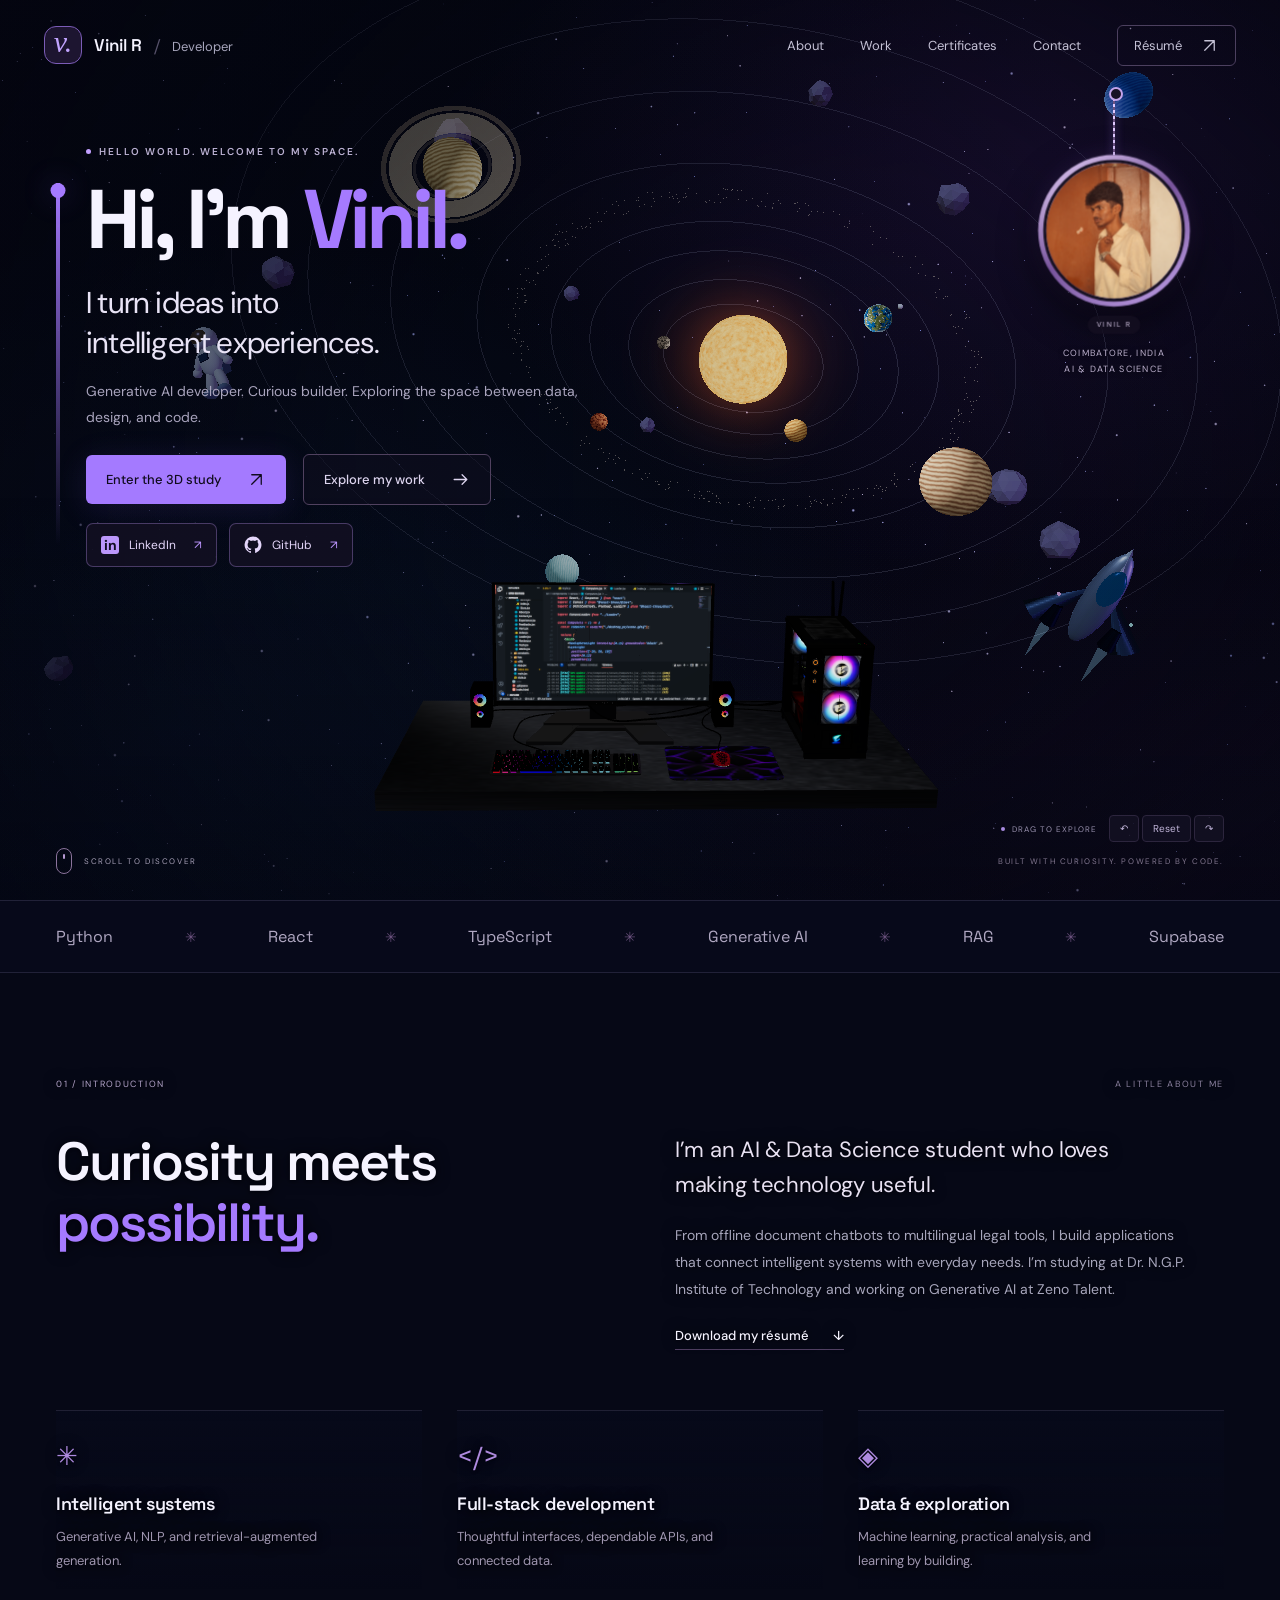
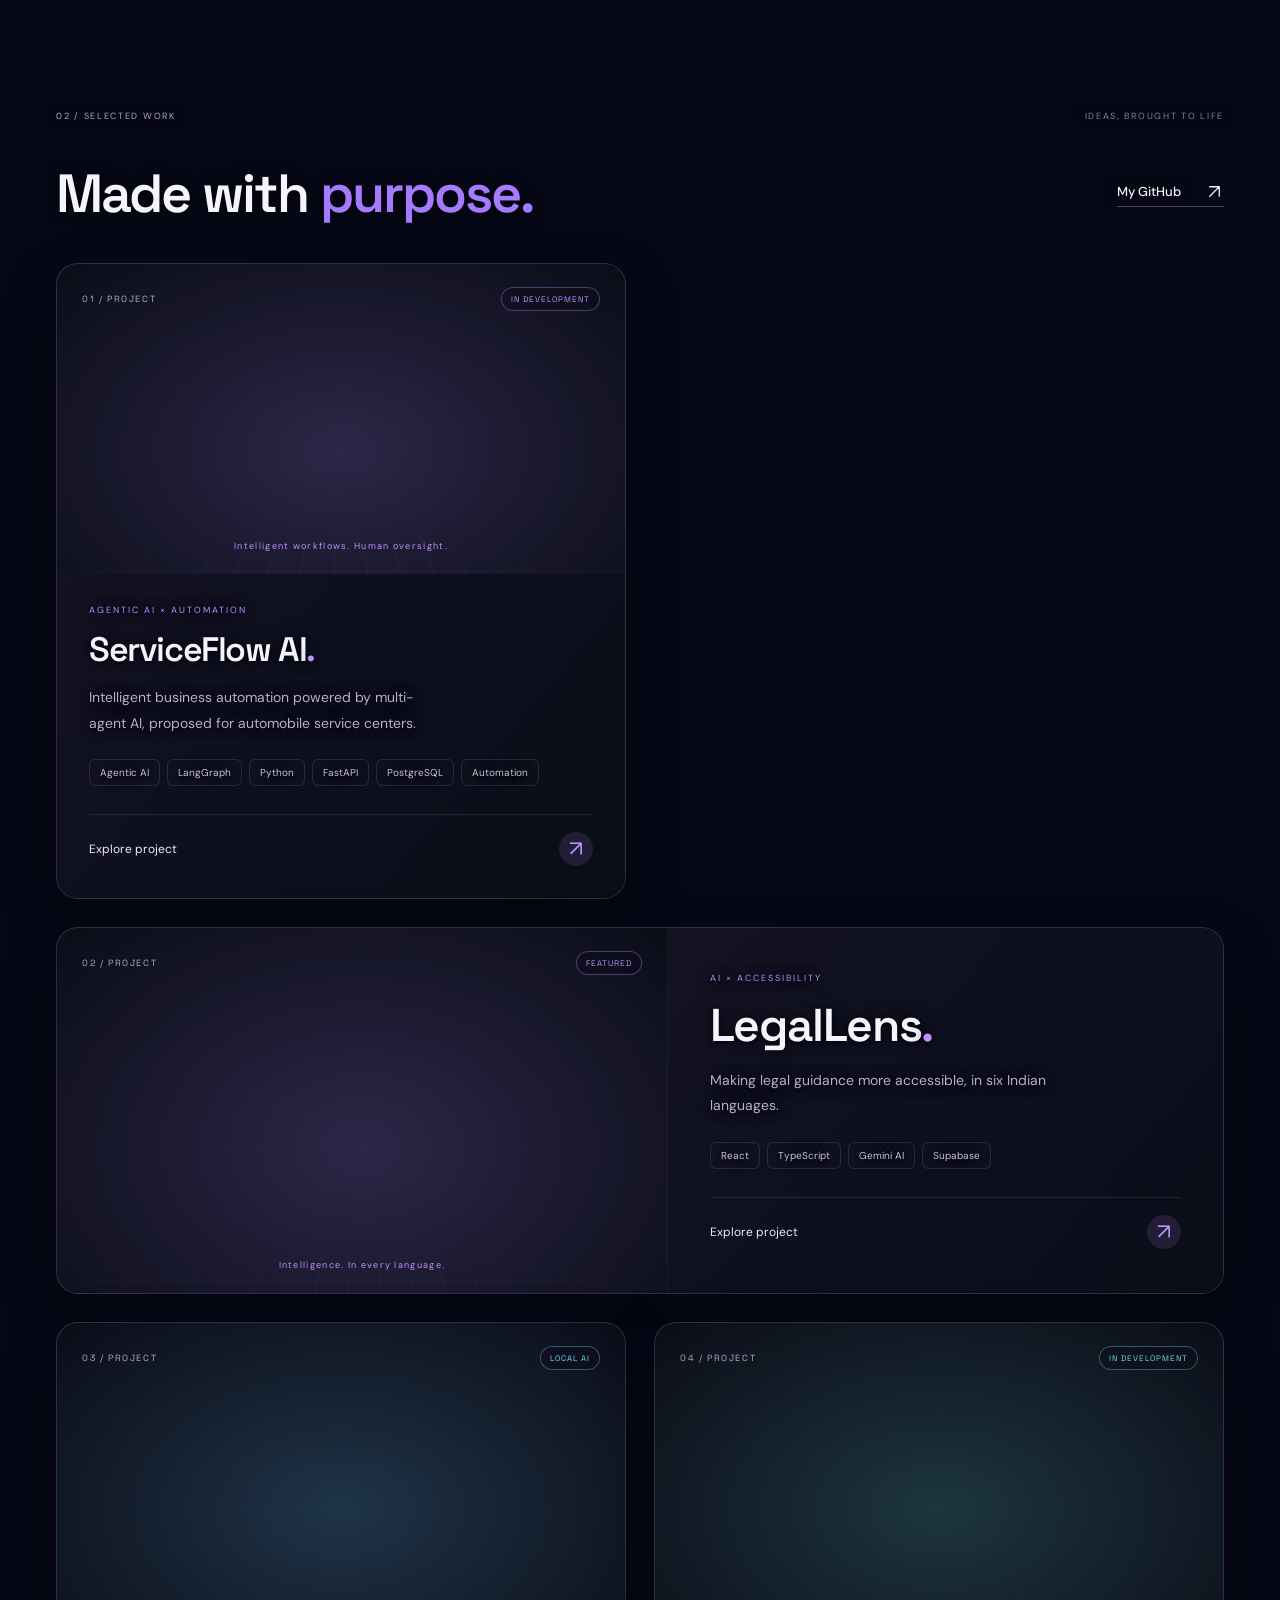
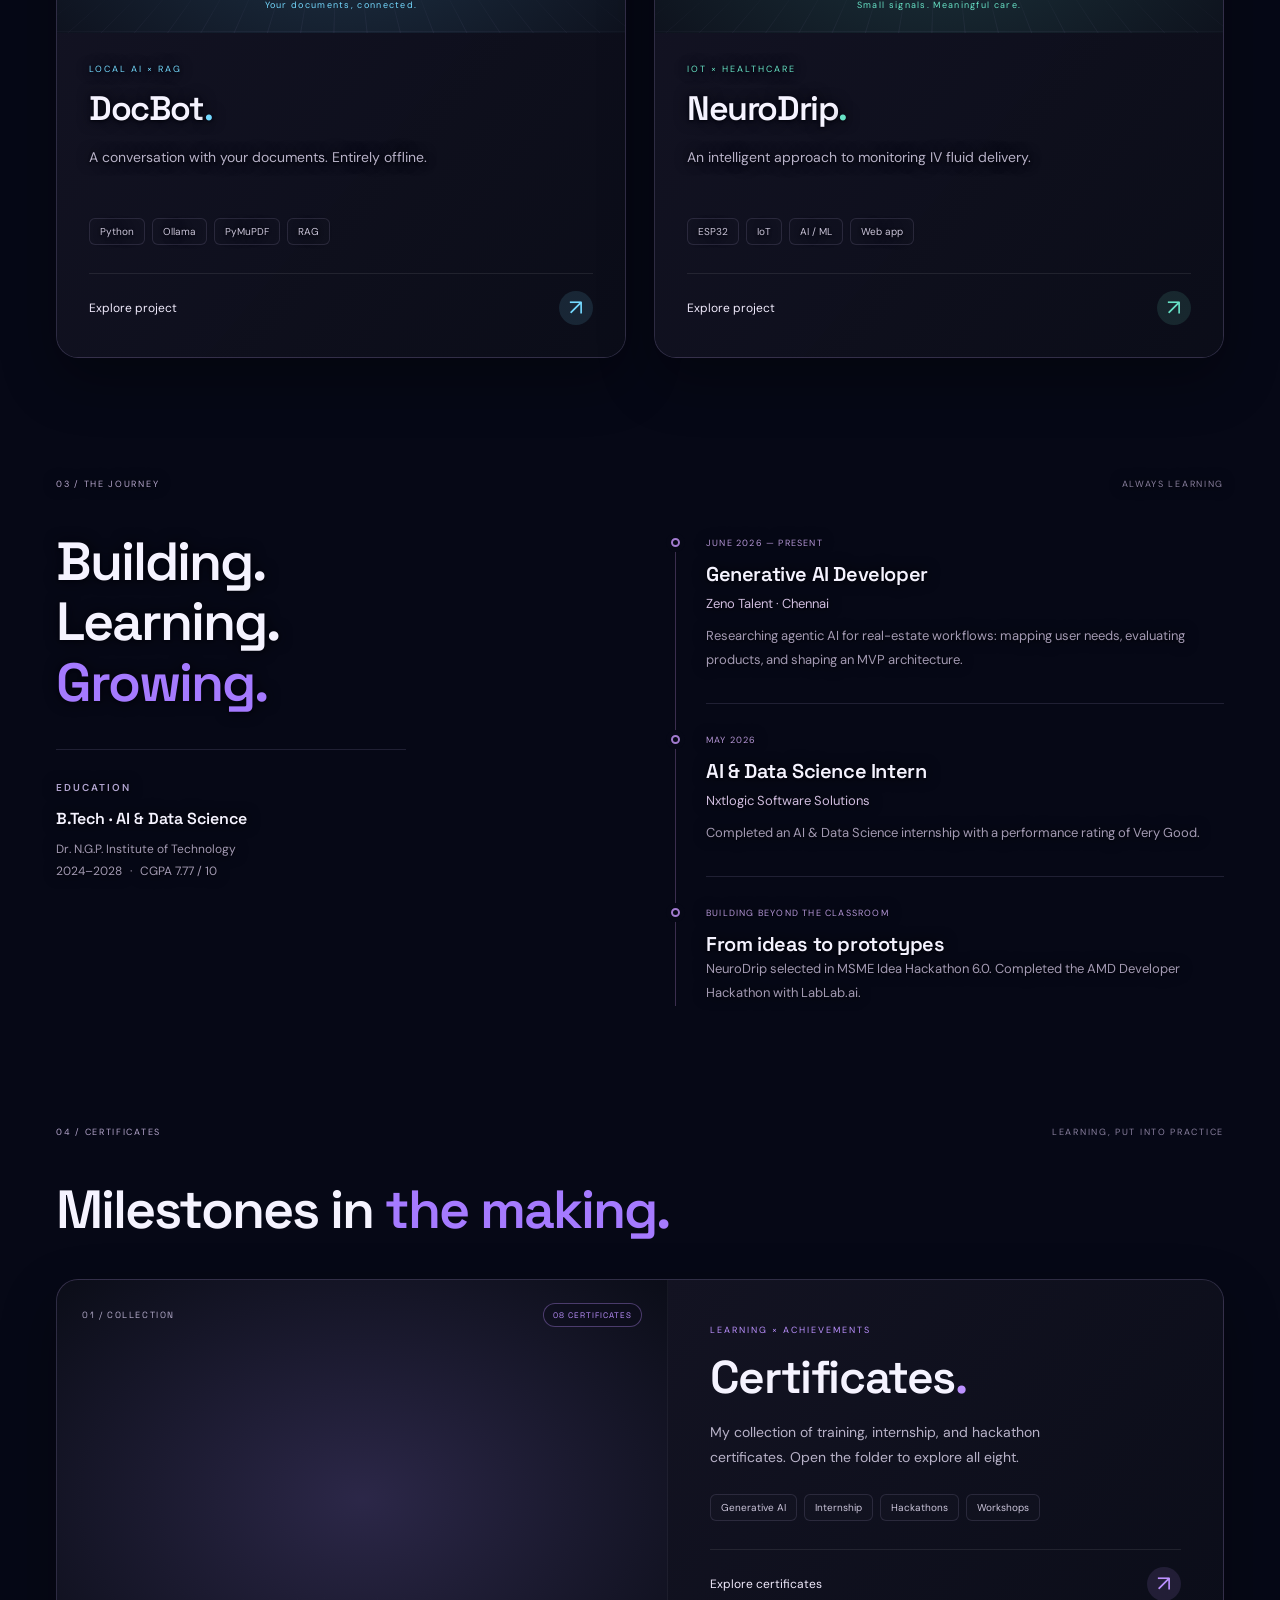
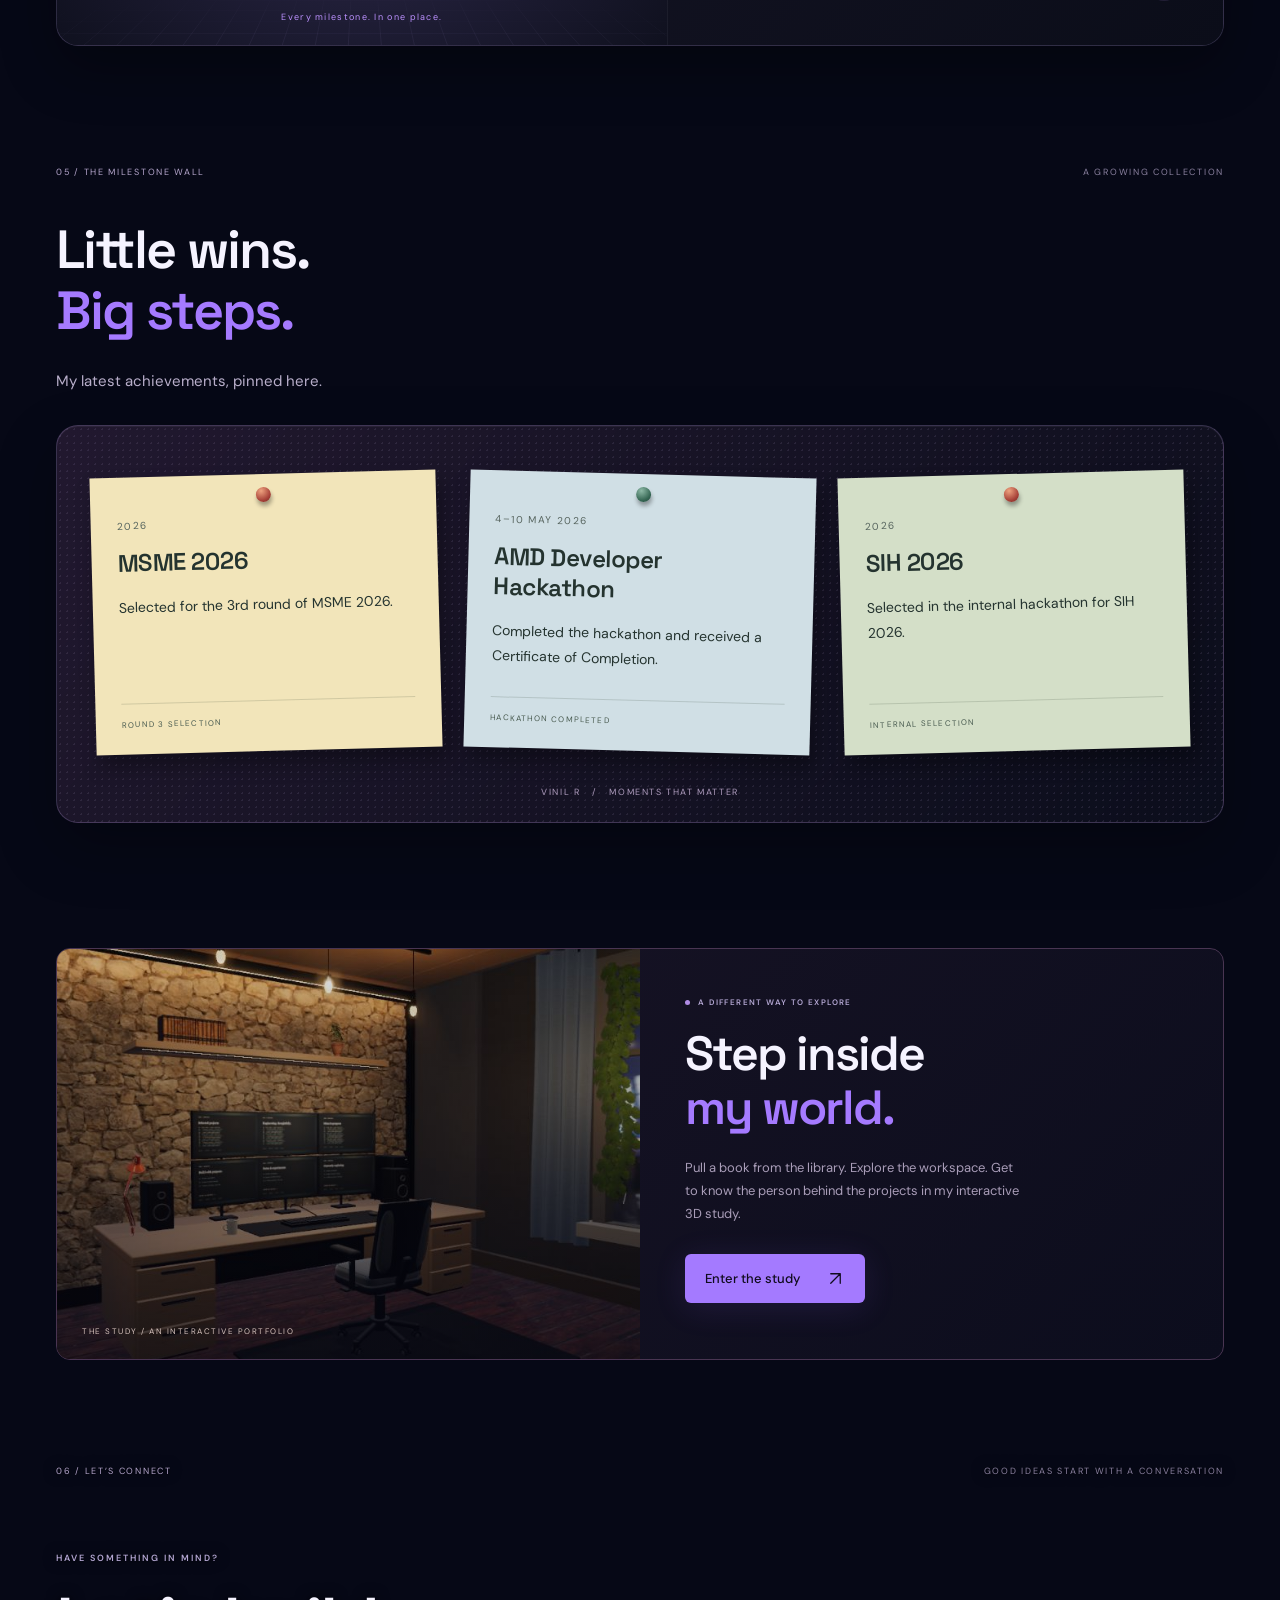
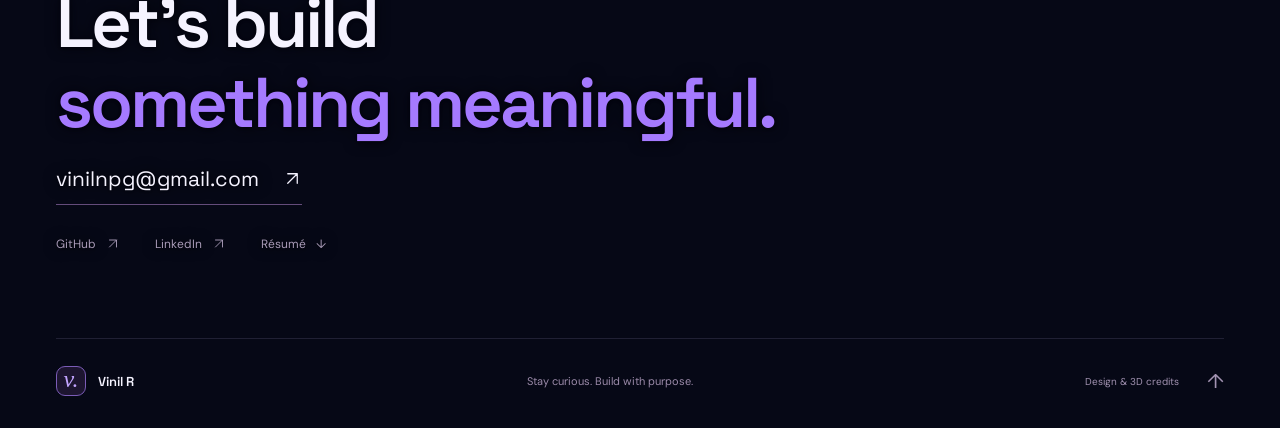
==== commit d5753fa8: "Add files via upload" ====
--- a/index.html
+++ b/index.html
@@ -12,8 +12,8 @@
     <meta name="viewport" content="width=device-width, initial-scale=1.0, viewport-fit=cover" />
     <meta name="description" content="Vinil R — Generative AI developer and AI & Data Science student. Explore my projects, experience, and interactive 3D study." />
     <title>Vinil R — AI Developer & Creative Thinker</title>
-    <script type="module" crossorigin src="/assets/index-jqQPkra0.js"></script>
-    <link rel="stylesheet" crossorigin href="/assets/index-luy9FNeY.css">
+    <script type="module" crossorigin src="/assets/index-335Thj_O.js"></script>
+    <link rel="stylesheet" crossorigin href="/assets/index-tIlTbLUr.css">
   </head>
   <body>
     <div id="root"></div>
--- a/assets/index-tIlTbLUr.css
+++ b/assets/index-tIlTbLUr.css
@@ -0,0 +1 @@
+@import"https://fonts.googleapis.com/css2?family=DM+Sans:wght@400;500;600;700&family=Space+Grotesk:wght@400;500;600;700&display=swap";.project-showcase{display:grid;grid-template-columns:repeat(2,minmax(0,1fr));gap:28px;perspective:1400px}.showcase-card{--rx:0deg;--ry:0deg;position:relative;min-width:0;border:1px solid #b2a2dc33;border-radius:22px;background:linear-gradient(135deg,#171528fa,#0b0e1bfa);box-shadow:0 22px 55px #0005,inset 0 1px #ffffff0c;transform:rotateX(var(--rx)) rotateY(var(--ry));transition:transform .2s ease-out,border-color .25s,box-shadow .25s;overflow:hidden}.showcase-card:hover,.showcase-card:focus-within{border-color:var(--card-accent);box-shadow:0 28px 65px #0007,0 0 35px color-mix(in srgb,var(--card-accent) 12%,transparent)}.showcase-legallens{grid-column:1/-1;display:grid;grid-template-columns:1.1fr 1fr}.showcase-visual{display:block;position:relative;width:100%;height:310px;padding:0;background:radial-gradient(ellipse at 50% 60%,color-mix(in srgb,var(--card-accent) 18%,#0c1020),#0b0d18);overflow:hidden;text-align:left;color:#c8c2df;isolation:isolate}.showcase-legallens .showcase-visual{height:100%;min-height:365px;border-right:1px solid #ffffff0c}.showcase-topline{position:absolute;top:23px;left:25px;right:25px;display:flex;align-items:center;justify-content:space-between;gap:10px;z-index:2;font:9px Space Grotesk,sans-serif;letter-spacing:1.6px;color:#b3aac9}.showcase-chip{border:1px solid color-mix(in srgb,var(--card-accent) 35%,transparent);padding:6px 9px;border-radius:20px;color:var(--card-accent);font-size:8px;letter-spacing:1px;background:#0b0c1b66}.showcase-grid{position:absolute;top:48%;right:-50%;bottom:-60%;left:-50%;background-image:linear-gradient(#b8a3f017 1px,transparent 1px),linear-gradient(90deg,#b8a3f017 1px,transparent 1px);background-size:35px 35px;transform:perspective(500px) rotateX(63deg);-webkit-mask-image:radial-gradient(ellipse at center,black,transparent 65%);mask-image:radial-gradient(ellipse at center,black,transparent 65%);pointer-events:none}.showcase-model{position:absolute;top:20px;right:0;bottom:12px;left:0;display:block;pointer-events:none}.showcase-caption{position:absolute;bottom:22px;left:25px;right:25px;text-align:center;color:var(--card-accent);font-size:9px;letter-spacing:1.3px;pointer-events:none}.showcase-content{position:relative;padding:30px 32px 32px;background:linear-gradient(130deg,#131322f5,#0b0d19fa)}.showcase-legallens .showcase-content{display:flex;flex-direction:column;justify-content:center;padding:42px}.showcase-category{font-size:9px;letter-spacing:2px;color:var(--card-accent);margin-bottom:14px}.showcase-content h3{font-size:34px;letter-spacing:-1.4px;line-height:1.2}.showcase-content h3>span{color:var(--card-accent)}.showcase-legallens h3{font-size:46px}.showcase-description{font-size:14px;line-height:1.8;color:#b8b2c8;max-width:360px;margin:15px 0 23px;min-height:50px}.showcase-tags{display:flex;flex-wrap:wrap;gap:7px}.showcase-tags>span{font-size:10px;color:#cbc5da;padding:6px 10px;border:1px solid #c0b1df24;border-radius:6px;background:#ffffff03}.showcase-action{display:flex;align-items:center;justify-content:space-between;gap:30px;width:100%;margin-top:28px;padding:17px 0 0;border-top:1px solid #ffffff15;background:none;font-size:12px;color:#f0eafc;text-align:left;min-height:48px}.showcase-action>span{display:grid;place-items:center;width:34px;height:34px;border-radius:50%;background:color-mix(in srgb,var(--card-accent) 12%,transparent);color:var(--card-accent);font-size:22px;transition:transform .2s,background .2s}.showcase-action:hover>span{transform:translate(2px,-2px);background:color-mix(in srgb,var(--card-accent) 25%,transparent)}.model-fallback{display:grid;place-items:center;width:100%;height:100%;font-size:12px;color:var(--card-accent)}@media (max-width:900px){.showcase-legallens .showcase-content{padding:30px}.showcase-legallens h3{font-size:36px}.showcase-content{padding:25px}.showcase-topline{left:20px;right:20px;font-size:8px}.showcase-visual{height:280px}.showcase-description{font-size:13px}.project-showcase{gap:22px}}@media (max-width:640px){.project-showcase{grid-template-columns:1fr;gap:26px}.showcase-legallens{display:block}.showcase-legallens .showcase-visual{height:290px;min-height:0;border:0}.showcase-card{border-radius:18px;transform:none!important}.showcase-content,.showcase-legallens .showcase-content{padding:26px}.showcase-content h3,.showcase-legallens h3{font-size:33px}.showcase-description{min-height:0;max-width:none}.showcase-visual{height:280px}.showcase-action{font-size:13px}.showcase-caption{font-size:8px}}@media (prefers-reduced-motion:reduce){.showcase-card{transform:none!important;transition:none}.showcase-action>span{transition:none}}.serviceflow-details{margin:24px 0;line-height:1.7;color:#c5bdd6}.serviceflow-details h3{color:#eee7fa;font-size:17px;margin:24px 0 8px}.serviceflow-details ul{padding-left:20px}.serviceflow-details li{margin:6px 0}.serviceflow-diagram{display:flex;flex-direction:column;align-items:center;gap:5px;text-align:center;color:#d9c8f5}.serviceflow-diagram span:nth-child(odd){padding:8px 12px;border:1px solid #8069a3;border-radius:8px;background:#211831}.certificates-section{position:relative}.certificate-collection{--card-accent: #bc91ff}.certificate-grid{display:grid;grid-template-columns:repeat(2,minmax(0,1fr));gap:24px}.certificate-card{min-width:0;border:1px solid #ad84e33b;border-radius:14px;overflow:hidden;background:linear-gradient(145deg,#211731eb,#0b1022ed)}.certificate-preview{position:relative;display:block;width:100%;background:#0c0c19;padding:20px 20px 46px}.certificate-preview img{width:100%;height:280px;-o-object-fit:contain;object-fit:contain}.certificate-preview>span{position:absolute;bottom:14px;left:20px;right:20px;display:flex;justify-content:space-between;color:#ceafff;font-size:12px}.certificate-copy{padding:22px;border-top:1px solid #b68ee325}.certificate-copy .certificate-meta{font-size:10px;color:#ba9cdb;margin-bottom:12px}.certificate-copy h3{font-size:20px;line-height:1.35;margin-bottom:10px}.certificate-copy>p{font-size:12px;color:#afa6bf;line-height:1.7}.certificate-description{margin-top:12px}.certificate-dialog{width:min(1000px,calc(100% - 24px));max-height:calc(100dvh - 32px);padding:0 24px 24px;border:1px solid #80619e;border-radius:16px;color:#f5efff;background:#100e1d;overflow-y:auto;overscroll-behavior:contain;scrollbar-gutter:stable}.certificate-dialog::backdrop{background:#03020ce8}.certificate-dialog>header{position:sticky;top:0;z-index:2;display:flex;align-items:flex-start;justify-content:space-between;gap:20px;padding:24px 0 20px;margin-bottom:20px;border-bottom:1px solid #ffffff20;background:#100e1df5}.certificate-dialog>header h3{font-size:26px;margin-top:8px}.certificate-dialog header button{flex-shrink:0;width:44px;height:44px;border-radius:50%;font-size:27px;background:#30213e}.certificate-scroll-note{margin-top:10px;color:#bdb3ce;font-size:12px;line-height:1.5}@media (max-width:600px){.certificate-grid{grid-template-columns:1fr;gap:20px}.certificate-dialog{padding:0 14px 14px}.certificate-dialog>header{padding-top:16px;gap:8px}.certificate-dialog>header h3{font-size:22px}.certificate-dialog .eyebrow{font-size:8px}.certificate-copy{padding:18px}}.milestone-intro{margin:-10px 0 30px;font-size:15px;color:#b9afcb;line-height:1.7}.landing-milestone-board{padding:48px 36px 24px;border:1px solid #b89bdf40;border-radius:22px;background-color:#171323ed;background-image:radial-gradient(#c5b3e51c 1px,transparent 1px),linear-gradient(130deg,#39264955,#0a0d1be6);background-size:7px 7px,100% 100%;box-shadow:inset 0 1px #ffffff0d,0 24px 60px #0004}.milestone-pins{display:grid;grid-template-columns:repeat(3,minmax(0,1fr));align-items:stretch;gap:28px}.milestone-note{position:relative;min-width:0;padding:42px 26px 24px;color:#24332f;box-shadow:5px 12px 20px #0005;transform:rotate(-1.5deg);display:flex;flex-direction:column}.milestone-note:nth-child(2){transform:rotate(1.5deg)}.milestone-cream{background:#f2e5ba}.milestone-blue{background:#d0dfe5}.milestone-sage{background:#d4dfc8}.milestone-pushpin{position:absolute;width:15px;height:15px;border-radius:50%;top:13px;left:calc(50% - 7px);background:radial-gradient(circle at 35% 25%,#eea27f,#a64037 65%,#662a26);box-shadow:1px 4px 4px #0005}.milestone-blue .milestone-pushpin{background:radial-gradient(circle at 35% 25%,#8cb8a5,#356653 65%,#234238)}.milestone-date{color:#56645e;font-size:10px;text-transform:uppercase;letter-spacing:1.4px;margin-bottom:16px}.milestone-note h3{font-size:24px;line-height:1.25;letter-spacing:-.5px;margin-bottom:17px;overflow-wrap:anywhere}.milestone-description{font-size:14px;line-height:1.8;margin-bottom:28px}.milestone-status{margin-top:auto;padding-top:14px;border-top:1px solid #2c3b292b;color:#495b50;font-size:8px;line-height:1.5;letter-spacing:1.2px}.milestone-board-caption{text-align:center;color:#ac9abb;font-size:9px;letter-spacing:1.6px;margin-top:35px}.milestone-board-caption span{margin:0 8px}@media (max-width:1000px){.milestone-pins{gap:20px}.landing-milestone-board{padding-inline:24px}.milestone-note{padding-inline:18px}.milestone-note h3{font-size:22px}}@media (max-width:760px){.milestone-pins{grid-template-columns:1fr;gap:30px}.landing-milestone-board{padding:32px 22px 22px}.milestone-note{padding:40px 24px 24px}.milestone-note h3{font-size:25px}.milestone-board-caption{font-size:8px;letter-spacing:1px;line-height:1.8}}@media (prefers-reduced-motion:reduce){.milestone-note,.milestone-note:nth-child(2){transform:none}}.profile-links{display:flex;flex-wrap:wrap;gap:12px;margin-top:18px}.profile-links a{display:inline-flex;align-items:center;gap:10px;padding:10px 14px;min-height:44px;font-size:12px;border:1px solid #ac87e05c;border-radius:7px;background:#121021e8;color:#e4d6fa}.profile-links a:hover{background:#2c1c44;border-color:#b48aec}.profile-links a>span:last-child{margin-left:8px;color:#bd96ff}.linkedin-mark{display:grid;place-items:center;width:18px;height:18px;border-radius:3px;background:#bb97fa;color:#100c20;font-size:14px;font-weight:700;line-height:1}@media (max-width:540px){.profile-links{gap:10px;margin-top:16px}.profile-links a{padding-inline:12px;font-size:11px}.hero:has(.profile-links){height:auto;min-height:0;max-height:none;padding-bottom:88px}.hero:has(.profile-links) .desktop-experience{position:relative;bottom:auto;margin-top:20px}}:root{font-family:DM Sans,sans-serif;color:#f5f3ff;background:#060816;font-synthesis:none;--accent:#a57aff;--muted:#a7a6bc;--border:#b7ade026;color-scheme:dark}*{box-sizing:border-box}html{scroll-behavior:smooth;scroll-padding-top:100px}body{margin:0}a{color:inherit;text-decoration:none}button{font:inherit;color:inherit;cursor:pointer;border:0}img{max-width:100%;display:block}h1,h2,h3,p{margin:0}h1,h2,h3{font-family:Space Grotesk,sans-serif;font-weight:600}::-moz-selection{background:#7646cc;color:#fff}::selection{background:#7646cc;color:#fff}:focus-visible{outline:2px solid #c6a8ff;outline-offset:6px}.container{width:min(1200px,calc(100% - 112px));margin-inline:auto}.skip-link{position:fixed;top:-80px;left:20px;z-index:100;background:var(--accent);color:#080817;padding:14px}.skip-link:focus{top:12px}.site-header{height:90px;position:absolute;inset:0 0 auto;z-index:20}.nav-inner{width:min(1280px,calc(100% - 88px));margin:auto;height:100%;display:flex;align-items:center;justify-content:space-between}.brand{display:flex;align-items:center;gap:12px;font:600 17px Space Grotesk,sans-serif;white-space:nowrap}.brand-mark{width:38px;height:38px;border:1px solid #7b5cb7;border-radius:12px;display:grid;place-items:center;font:italic 30px/1 Georgia,serif;color:#c2a4ff;background:#1d1530;padding-bottom:6px}.brand small{font:400 13px DM Sans,sans-serif;color:var(--muted)}.brand-divider{color:#56516a;padding-inline:8px;font-weight:400}.main-nav{display:flex;align-items:center;gap:36px;font-size:13px;color:#c5c2d6}.main-nav>a:hover{color:#fff}.nav-resume{border:1px solid #4c405f;padding:10px 16px;border-radius:6px;display:flex;align-items:center;gap:18px}.menu-toggle{display:none}.hero{min-height:850px;height:100svh;max-height:1050px;position:relative;overflow:hidden;isolation:isolate}.hero-background{position:absolute;top:0;right:0;bottom:0;left:0;z-index:-2;background:url(/assets/herobg-SogpARU-.png) center top/cover no-repeat;opacity:.8}.hero:after{content:"";position:absolute;top:0;right:0;bottom:0;left:0;z-index:-1;background:linear-gradient(180deg,#06081619 45%,#060816 98%);pointer-events:none}.hero-intro{position:relative;display:flex;gap:26px;padding-top:145px;z-index:2;pointer-events:none}.hero-copy{pointer-events:auto}.hero-track{width:4px;flex-shrink:0;background:linear-gradient(#a57aff,#915eff00);margin-top:38px;margin-bottom:20px;position:relative}.hero-track i{width:15px;height:15px;position:absolute;left:50%;transform:translate(-50%);top:0;border-radius:50%;background:#a57aff;box-shadow:0 0 30px #915eff55}.eyebrow{font-size:10px;letter-spacing:2px;font-weight:600;color:#b3a6d2}.hero-eyebrow{font-size:10px;letter-spacing:2px;color:#bbb1d2;margin-bottom:17px;display:flex;align-items:center;gap:8px}.hero-eyebrow>span{width:5px;height:5px;border-radius:50%;background:#c3a1ff}.hero h1{font-size:clamp(64px,6.5vw,94px);letter-spacing:-5px;line-height:1.08;font-weight:700}.hero h1 span,h2>span{color:var(--accent)}.hero-statement{font-size:clamp(25px,2.35vw,34px);line-height:1.34;letter-spacing:-.8px;margin-top:18px;color:#e9e4f6}.hero-statement strong{font-weight:400}.hero-description{color:#a9a4bd;font-size:14px;line-height:1.8;max-width:540px;margin-top:16px}.mobile-break{display:none}.hero-actions{display:flex;gap:17px;align-items:center;margin-top:24px}.button{display:inline-flex;gap:26px;align-items:center;justify-content:center;font-weight:500;font-size:13px;padding:15px 20px;border-radius:6px;transition:background .2s,transform .2s}.button:hover{transform:translateY(-2px)}.button-primary{background:#a47aff;color:#100b1d;box-shadow:0 5px 32px #915eff20}.button-primary:hover{background:#bea0ff}.button-quiet{color:#ddd5ef;border:1px solid #50415f;background:#100f2080}.button-quiet:hover{background:#20182f}.hero-side-note{margin-left:auto;align-self:flex-start;margin-top:62px;display:flex;flex-direction:column;align-items:flex-end;gap:9px;font-size:9px;letter-spacing:1.7px;color:#9186a8}.hero-side-note i{width:45px;height:1px;background:#6d528c;margin-top:7px}.desktop-experience{position:absolute;bottom:58px;width:100%;height:440px;z-index:1}.desktop-canvas{width:100%;height:100%;touch-action:pan-y;cursor:grab}.desktop-canvas:active{cursor:grabbing}.scene-toolbar{position:absolute;bottom:0;right:max(56px,calc((100% - 1200px)/2));display:flex;align-items:center;gap:12px;color:#9890ad;font-size:8px;letter-spacing:1px}.scene-toolbar>span{display:flex;align-items:center;gap:7px}.scene-toolbar i{width:4px;height:4px;border-radius:100%;background:#a88bdf}.scene-toolbar>div{display:flex;gap:3px}.scene-toolbar button{background:#151225b3;border:1px solid #2c253d;border-radius:4px;padding:6px 10px;font-size:10px;color:#c2b6da;letter-spacing:0}.scene-toolbar button:hover{background:#342747;color:#fff}.scene-loading{width:240px;text-align:center;font-size:12px;color:#b8a8d6}.scene-loading span{display:block;width:24px;height:24px;margin:0 auto 12px;border:2px solid #5d457d;border-top-color:#b890ff;border-radius:50%;animation:spin 1s linear infinite}.scene-loading b{display:block;font-weight:400;font-size:10px;margin-top:6px}.scene-placeholder{position:absolute;bottom:210px;left:0;width:100%;text-align:center;font-size:12px;color:var(--muted)}.scene-fallback{display:grid;place-content:center;height:100%;text-align:center}.scene-fallback>p{font-size:12px;color:var(--muted);max-width:320px;margin-top:22px}.fallback-monitor{text-align:left;padding:25px;background:#111221;border:8px solid #252331;border-radius:10px;color:#bea0ff}.fallback-monitor>span{font:11px monospace;color:#8b839f}.fallback-monitor pre{font:14px/2 monospace}.hero-footer{position:absolute;bottom:26px;left:0;right:0;display:flex;align-items:center;justify-content:space-between;z-index:3;color:#82778f;font-size:8px;letter-spacing:1.6px}.scroll-cue{display:flex;gap:12px;align-items:center;color:#a7a0b7}.mouse{height:26px;width:16px;border:1px solid #8b739c;border-radius:9px;display:flex;justify-content:center;padding-top:5px}.mouse i{height:5px;width:2px;border-radius:2px;background:#b599d1;animation:scroll-dot 2s infinite}.skills-marquee{border-block:1px solid var(--border);background:#0b0b1a;padding:25px 0}.skills-marquee>.container{display:flex;align-items:center;justify-content:space-between;gap:20px}.skills-marquee span{font:16px Space Grotesk,sans-serif;color:#b0a8c2;white-space:nowrap}.skills-marquee i{font-size:14px;color:#6b527e;font-style:normal}.section{padding-block:105px 15px}.section-label{display:flex;justify-content:space-between;gap:15px;font-size:9px;letter-spacing:1.7px;color:#8a809f;margin-bottom:42px}.section-label>span:first-child{color:#b4a5cb}h2{font-size:clamp(36px,4.2vw,57px);line-height:1.13;letter-spacing:-2px}.about-main{display:grid;grid-template-columns:1fr 1fr;gap:70px}.large-copy{font-size:22px;line-height:1.6;letter-spacing:-.3px;max-width:480px;color:#e8e1f2}.body-copy{font-size:14px;line-height:1.9;color:var(--muted);margin-top:20px;max-width:520px}.text-link{display:inline-flex;gap:24px;align-items:center;font-size:13px;font-weight:500;padding-bottom:5px;border-bottom:1px solid #514063}.text-link:hover{color:#c5a4ff}.about-main .text-link{margin-top:25px}.disciplines{display:grid;grid-template-columns:repeat(3,1fr);gap:35px;margin-top:60px}.disciplines article{border-top:1px solid var(--border);padding-top:28px}.discipline-icon{font:26px Space Grotesk,sans-serif;color:#ae8adf;height:33px;display:block}.disciplines h3{font-size:18px;letter-spacing:-.4px;margin-top:20px}.disciplines p{color:#9f96b0;font-size:13px;line-height:1.8;max-width:270px;margin-top:10px}.section-heading{display:flex;align-items:center;justify-content:space-between;gap:24px;margin-bottom:38px}.projects-grid{display:grid;grid-template-columns:repeat(3,1fr);gap:28px}.project-preview{width:100%;padding:0;background:transparent;border-radius:10px;position:relative;overflow:hidden;display:block;text-align:left;border:1px solid var(--border);transition:border-color .2s}.project-preview:hover{border-color:#8f67bb}.project-art{height:225px;overflow:hidden;position:relative;display:flex;align-items:center;justify-content:center;transition:transform .35s}.project-preview:hover .project-art{transform:scale(1.025)}.project-open{position:absolute;right:13px;bottom:13px;border:1px solid #7c688b80;border-radius:50%;background:#171126aa;display:grid;place-items:center;width:33px;height:33px;color:#dfc6ff}.legal-art{background:radial-gradient(ellipse at 50% 60%,#3a2356,#121021);color:#c3a2f0;flex-direction:column}.legal-art>svg{width:118px;height:102px;filter:drop-shadow(0 0 18px #b28ade66);margin-top:5px}.legal-art>span{font-size:8px;letter-spacing:1.5px;margin-top:18px;color:#aa90c8}.orbit{position:absolute;width:200px;height:200px;border:1px solid #a583d21c;border-radius:50%;top:12px}.orbit-two{width:285px;height:285px;top:-30px}.docbot-art{background:radial-gradient(ellipse at 50% 80%,#172b33,#101422)}.terminal-window{width:88%;border:1px solid #4e718751;background:#080f18;border-radius:7px;transform:perspective(700px) rotateY(-6deg) rotateX(3deg);box-shadow:6px 18px 30px #0008}.terminal-top{display:flex;align-items:center;gap:4px;padding:12px 10px;border-bottom:1px solid #27384b}.terminal-top i{width:5px;height:5px;border-radius:50%;background:#52616e}.terminal-top i:first-child{background:#a67081}.terminal-top i:nth-child(2){background:#ad9e6c}.terminal-top i:nth-child(3){background:#69a68e}.terminal-top>span{font:7px monospace;color:#7e9bae;margin-left:8px}.terminal-content{padding:17px 10px 9px;font:8px/1.7 monospace;color:#b0c5d1}.terminal-content p{margin-bottom:11px}.terminal-content p>span,.terminal-content b{color:#86c5d3;font-weight:400}.terminal-muted{color:#8aa3b3}.terminal-content em{color:#75ad91;font-style:normal;margin-left:8px;font-size:7px}.terminal-line{height:4px;background:#213844;width:90%;margin:7px 0}.terminal-line.short{width:63%;margin-bottom:18px}.neuro-art{display:block;padding:24px 20px;background:linear-gradient(#63b6b207 1px,transparent 1px),linear-gradient(90deg,#63b6b207 1px,transparent 1px),radial-gradient(ellipse at 65% 50%,#143333,#0c1c22);background-size:20px 20px,20px 20px,auto}.neuro-top{display:flex;justify-content:space-between;font-size:8px;letter-spacing:1px;color:#8ab4b2}.neuro-top>span+span{font-size:6px;color:#7caea8}.neuro-art>svg{width:100%;height:100px;margin:12px 0 0}.neuro-bottom{display:flex;gap:16px;align-items:center;justify-content:center;color:#87b7af}.neuro-bottom>div{display:flex;gap:6px;align-items:center;font-size:7px}.neuro-bottom i{width:5px;height:5px;border:1px solid #80c7b7;border-radius:50%}.neuro-bottom>b{font-size:12px;font-weight:400}.project-category{display:flex;gap:15px;font-size:8px;letter-spacing:1.3px;color:#9a85b5;margin:22px 0 9px}.project-category>span{color:#8d7e9e}.project-card h3{font-size:25px;letter-spacing:-.7px}.project-card h3 button{background:none;padding:0;font:inherit}.project-card h3 button:hover{color:#b594eb}.project-description{font-size:13px;line-height:1.75;color:#9e96ad;margin:10px 0 18px;min-height:46px;max-width:300px}.tags{display:flex;flex-wrap:wrap;gap:7px}.tags>span{font-size:9px;border:1px solid #30263f;padding:5px 8px;border-radius:4px;color:#b3a0c8}.project-detail-link{background:transparent;display:flex;align-items:center;gap:12px;padding:0;margin-top:21px;color:#d1b8ee;font-size:11px}.project-detail-link:hover{color:#fff}.journey-layout{display:grid;grid-template-columns:1fr 1fr;gap:70px}.education{margin-top:35px;border-top:1px solid var(--border);padding-top:25px;max-width:350px}.education h3{font-size:16px;margin:12px 0 10px}.education>p{font-size:12px;color:#a39ab3;line-height:1.8}.education>p>span{padding-inline:5px}.timeline{border-left:1px solid #3b2e4e;padding-left:30px;margin-top:5px}.timeline>article{position:relative;margin-bottom:30px;padding-bottom:30px;border-bottom:1px solid var(--border)}.timeline>article:last-child{margin-bottom:0;padding-bottom:0;border-bottom:0}.timeline-date{font-size:9px;letter-spacing:1.2px;color:#b496d7;margin-bottom:12px}.timeline-date>i{position:absolute;left:-35px;top:1px;width:9px;height:9px;border:2px solid #a17ace;background:#060816;border-radius:50%;box-shadow:0 0 0 5px #060816}.timeline h3{font-size:20px;letter-spacing:-.4px}.timeline .organization{font-size:13px;color:#d0bddf;margin:8px 0 12px}.timeline article>p:not(.organization){font-size:13px;line-height:1.9;color:#a39ab3}.study-section{border:1px solid #493552;border-radius:14px;overflow:hidden;display:grid;grid-template-columns:1fr 1fr;margin-top:110px;background:linear-gradient(135deg,#191426,#0c0d1d)}.study-photo{position:relative;min-height:410px}.study-photo>img{width:100%;height:100%;position:absolute;top:0;right:0;bottom:0;left:0;-o-object-fit:cover;object-fit:cover;-o-object-position:50% 58%;object-position:50% 58%}.study-photo:after{content:"";position:absolute;top:0;right:0;bottom:0;left:0;background:linear-gradient(180deg,#05041520,#07071399)}.image-caption{position:absolute;bottom:23px;left:25px;z-index:1;font-size:8px;letter-spacing:1.5px;color:#d5c2bd}.study-copy{padding:48px 45px}.study-copy h2{font-size:48px;margin-top:20px}.study-copy>p:not(.eyebrow){font-size:13px;line-height:1.8;color:#a99db8;margin:20px 0 28px;max-width:340px}.study-copy .eyebrow{font-size:8px;letter-spacing:1.4px}.study-copy .eyebrow i{display:inline-block;width:5px;height:5px;border-radius:50%;background:#b08ce5;margin-right:5px}.contact-section{padding-bottom:85px}.contact-section>.eyebrow{margin-top:75px;font-size:9px}.contact-section h2{font-size:clamp(40px,5.5vw,76px);margin-top:20px;letter-spacing:-3px}.contact-email{display:inline-flex;gap:24px;align-items:center;font:21px Space Grotesk,sans-serif;border-bottom:1px solid #644c7b;padding:22px 0 12px}.contact-email:hover{color:var(--accent)}.contact-socials{display:flex;gap:35px;margin-top:29px;font-size:12px;color:#a99bb8}.contact-socials>a{display:flex;align-items:center;gap:10px}.contact-socials>a:hover{color:#fff}.contact-socials svg{width:14px}.site-footer{display:flex;align-items:center;justify-content:space-between;gap:20px;padding-block:27px 32px;border-top:1px solid var(--border)}.site-footer .brand{font-size:13px}.site-footer .brand-mark{width:30px;height:30px;border-radius:9px;font-size:24px;padding-bottom:4px}.site-footer>p{font-size:11px;color:#9c8baa}.site-footer>div{display:flex;align-items:center;gap:28px;font-size:10px;color:#a393b2}.site-footer>div>a:last-child{font-size:20px}.project-dialog{color:#f5efff;background:#121020;border:1px solid #5e4478;border-radius:16px;width:min(600px,calc(100% - 32px));padding:42px;max-height:85svh;overflow:auto}.project-dialog::backdrop{background:#03020ccf;-webkit-backdrop-filter:blur(8px);backdrop-filter:blur(8px)}.project-dialog>div{position:relative}.dialog-close{position:absolute;right:-20px;top:-27px;font-size:27px;background:none;color:#b5a2ca;width:34px;height:34px}.project-dialog h2{margin-top:18px;font-size:43px}.dialog-description{color:#b9abc9;font-size:15px;line-height:1.85;margin:24px 0}.project-note{color:#b09ac9;font-size:12px;line-height:1.6;margin:24px 0}.project-dialog .tags>span{font-size:11px}.project-dialog .text-link{margin-top:8px}@keyframes scroll-dot{0%,to{transform:translateY(0);opacity:.6}50%{transform:translateY(8px);opacity:1}}@keyframes spin{to{transform:rotate(360deg)}}@media (min-width:1500px){.desktop-experience{height:500px}.hero-intro{padding-top:160px}}@media (max-width:1100px){.container{width:calc(100% - 72px)}.nav-inner{width:calc(100% - 64px)}.hero{min-height:840px}.hero-intro{padding-top:135px}.hero-side-note{display:none}.desktop-experience{height:400px;bottom:65px}.scene-toolbar{right:36px}.about-main,.journey-layout{gap:45px}.projects-grid{gap:20px}.project-art{height:200px}.terminal-content{font-size:7px}.terminal-top>span{font-size:6px}.study-copy{padding:38px 30px}.study-copy h2{font-size:43px}.skills-marquee>.container{gap:12px}.skills-marquee span{font-size:13px}.project-description{min-height:68px}.hero-footer>span{font-size:7px}}@media (max-width:760px){.container{width:calc(100% - 48px)}.nav-inner{width:calc(100% - 40px)}.brand-divider,.brand small{display:none}.main-nav{gap:20px;font-size:12px}.nav-resume{padding:9px 12px;gap:10px}.hero h1{font-size:73px}.hero-intro{gap:20px;padding-top:130px}.hero-statement{font-size:28px}.hero-description{font-size:13px;max-width:440px}.desktop-experience{height:345px;bottom:70px}.hero{min-height:800px}.scene-toolbar{right:24px}.hero-footer>span{display:none}.skills-marquee>.container{flex-wrap:wrap;justify-content:center;gap:15px 20px}.skills-marquee i:nth-child(6){display:none}.section{padding-top:80px}.section-label{font-size:8px;letter-spacing:1.1px;margin-bottom:30px}.about-main{grid-template-columns:1fr;gap:27px}.about-main h2 br{display:none}.large-copy{font-size:21px}.about-main .body-copy{max-width:none}.disciplines{gap:22px;margin-top:40px}.disciplines h3{font-size:16px}.disciplines p{font-size:12px}.projects-grid{grid-template-columns:1fr;gap:40px}.project-card{display:grid;grid-template-columns:1fr 1fr;gap:0 25px}.project-preview{grid-row:1/7;align-self:start}.project-art{height:245px}.project-category{margin-top:5px;font-size:7px;gap:7px}.project-description{min-height:0;font-size:12px}.project-card h3{font-size:24px}.project-detail-link{margin-top:16px}.journey-layout{grid-template-columns:1fr 1.2fr;gap:30px}.journey-layout h2{font-size:42px}.timeline{padding-left:22px}.timeline-date{font-size:8px}.timeline-date>i{left:-27px}.timeline h3{font-size:18px}.timeline article>p:not(.organization){font-size:12px}.education h3{font-size:14px}.education p{font-size:11px}.study-section{grid-template-columns:1fr;margin-top:75px}.study-photo{min-height:330px}.study-copy{padding:36px}.study-copy h2 br{display:none}.study-copy>p:not(.eyebrow){max-width:480px}.contact-section>.eyebrow{margin-top:50px}.site-footer>p{display:none}.contact-section h2{letter-spacing:-2px}}@media (max-width:540px){.site-header{height:77px}.brand{font-size:15px}.brand-mark{width:32px;height:32px;font-size:26px;border-radius:10px}.menu-toggle{display:block;color:#d9c9ee;font-size:12px;background:transparent;padding:10px}.main-nav{display:none;position:absolute;top:68px;left:20px;right:20px;padding:18px 22px;background:#141022f5;border:1px solid #443351;border-radius:10px;box-shadow:0 12px 30px #0008}.main-nav.is-open{display:flex;flex-direction:column;align-items:stretch;gap:0}.main-nav>a{padding:15px 0}.main-nav .nav-resume{padding:12px 14px;justify-content:space-between;margin-top:10px}.hero{height:100svh;min-height:775px;max-height:900px}.hero-intro{padding-top:115px;gap:15px}.hero-track{width:2px;margin-top:31px}.hero-track i{width:10px;height:10px}.hero-eyebrow{font-size:7px;letter-spacing:1.4px;gap:7px;margin-bottom:17px}.hero h1{font-size:clamp(51px,13.5vw,72px);letter-spacing:-3px}.hero-statement{font-size:23px;letter-spacing:-.5px;margin-top:18px}.hero-description{font-size:12px;line-height:1.75;margin-top:15px;max-width:300px}.mobile-break{display:block}.hero-actions{margin-top:22px;gap:10px;flex-wrap:wrap}.button{padding:12px 14px;gap:14px;font-size:11px;border-radius:5px}.hero-actions .button-quiet{border:0;padding-inline:0;font-size:10px;gap:9px;background:transparent}.hero-actions svg{width:15px}.desktop-experience{height:300px;bottom:65px;width:115%;left:-7.5%}.scene-toolbar{right:calc(6.5% + 24px);bottom:2px;font-size:7px;gap:8px}.scene-toolbar button{font-size:9px;padding:5px 8px}.hero-footer{bottom:22px}.scroll-cue{font-size:7px}.skills-marquee{padding:22px 0}.skills-marquee>.container{gap:10px 15px}.skills-marquee span{font-size:12px}.skills-marquee i{font-size:10px}.skills-marquee i:nth-child(6){display:inline}.section{padding-top:65px}.section-label>span+span{display:none}.section-label{margin-bottom:28px}h2{font-size:36px;letter-spacing:-1.6px}.about-main h2 br{display:block}.large-copy{font-size:20px}.body-copy{font-size:13px}.disciplines{grid-template-columns:1fr;gap:25px;margin-top:35px}.disciplines article{display:grid;grid-template-columns:34px 1fr;gap:5px 15px;padding-top:22px}.discipline-icon{grid-row:1/3;font-size:25px}.disciplines h3{margin:0;font-size:17px}.disciplines p{margin:0;max-width:290px;font-size:12px}.section-heading{align-items:flex-start;gap:10px;margin-bottom:26px}.section-heading h2{font-size:34px;max-width:240px}.section-heading .text-link{font-size:10px;gap:7px;flex-shrink:0;margin-top:11px}.section-heading .text-link svg{width:14px}.project-card{display:block}.project-art{height:245px}.project-category{margin-top:20px;font-size:8px}.project-card h3{font-size:27px}.project-description{font-size:13px;max-width:330px}.tags>span{font-size:10px}.project-detail-link{font-size:12px}.projects-grid{gap:38px}.terminal-content{font-size:9px;padding:20px 16px 12px}.terminal-top>span{font-size:8px}.terminal-window{width:87%}.terminal-content em{font-size:8px}.neuro-art{padding-top:30px}.neuro-art>svg{height:115px;margin-top:12px}.neuro-top{font-size:9px}.neuro-top>span+span{font-size:7px}.neuro-bottom>div{font-size:9px}.legal-art>svg{width:130px;height:116px}.legal-art>span{font-size:9px}.journey-layout{grid-template-columns:1fr;gap:40px}.journey-layout h2{font-size:40px}.education{margin-top:25px}.education h3{font-size:16px}.education p{font-size:12px}.timeline{margin-left:4px;padding-left:25px}.timeline-date>i{left:-30px}.timeline h3{font-size:21px}.timeline article>p:not(.organization){font-size:13px}.study-section{margin-top:65px;border-radius:10px}.study-photo{min-height:265px}.study-copy{padding:28px 24px}.study-copy h2{font-size:38px}.study-copy h2 br{display:block}.study-copy>.eyebrow{font-size:7px;letter-spacing:1px}.study-copy .button{font-size:12px;padding:14px 18px}.contact-section>.eyebrow{margin-top:35px;font-size:8px}.contact-section h2{font-size:40px;letter-spacing:-1.7px}.contact-email{font-size:18px;gap:15px}.contact-socials{font-size:11px;gap:27px}.contact-section{padding-bottom:60px}.site-footer>div{gap:17px;font-size:8px}.site-footer .brand{gap:8px}.project-dialog{padding:32px 25px}.project-dialog h2{font-size:37px}.dialog-close{right:-11px;top:-22px}.dialog-description{font-size:14px}.scene-loading{width:200px;font-size:10px}}@media (max-width:640px){.scene-toolbar{gap:6px}.scene-toolbar>span{display:none}.scene-toolbar button{min-width:44px;min-height:44px;padding:9px 11px;font-size:11px}.menu-toggle{min-height:44px;min-width:60px}.hero-actions .button,.project-detail-link{min-height:44px}.dialog-close{width:44px;height:44px}.contact-socials>a,.site-footer>div>a{min-height:44px;display:inline-flex;align-items:center}.project-dialog{max-height:calc(100dvh - 32px)}.hero-footer{bottom:max(20px,env(safe-area-inset-bottom))}.study-copy .button{min-height:46px}}@media (max-width:360px){.container{width:calc(100% - 36px)}.hero-eyebrow{letter-spacing:1px}.hero h1{font-size:48px}.hero-actions{gap:7px}.hero-actions .button-primary{gap:8px;padding-inline:10px}.contact-email{font-size:16px}.section-heading h2{font-size:30px}.scene-toolbar{right:calc(6.5% + 18px)}}@media (prefers-reduced-motion:reduce){html{scroll-behavior:auto}*,*:before,*:after{animation:none!important;transition:none!important}.project-preview:hover .project-art,.button:hover{transform:none}}#root{position:relative;isolation:isolate}.space-background{position:fixed;top:0;right:0;bottom:0;left:0;z-index:-1;pointer-events:none;overflow:hidden;background:#040611}.space-background>canvas,.space-background>div:not(.space-nebula):not(.space-shade){position:absolute!important;top:0;right:0;bottom:0;left:0}.space-nebula{position:absolute;top:-10%;right:-10%;bottom:-10%;left:-10%;background:radial-gradient(ellipse at 77% 23%,#4c247b44,transparent 36%),radial-gradient(ellipse at 20% 76%,#173c6744,transparent 43%),radial-gradient(ellipse at 90% 85%,#431d5630,transparent 40%)}.space-shade{position:absolute;top:0;right:0;bottom:0;left:0;background:linear-gradient(90deg,#04061188,transparent 72%),radial-gradient(ellipse at center,transparent 30%,#03040d77)}.hero-background{background:none;opacity:1}.hero:after{background:linear-gradient(180deg,transparent 55%,#06081650)}.skills-marquee{background:#090b1db3;-webkit-backdrop-filter:blur(10px);backdrop-filter:blur(10px)}.about-section,.work-section,.journey-section,.contact-section{text-shadow:0 1px 3px #03040d,0 0 14px #03040d}.disciplines article{background:linear-gradient(180deg,#080b1d88,transparent);padding-bottom:18px}@media (max-width:640px){.space-shade{background:linear-gradient(90deg,#04061199,#04061133)}.space-background{opacity:.85}}.hero-portrait{position:absolute;z-index:2;top:110px;right:max(4%,calc((100% - 1200px)/2));width:150px;padding:6px;background:#171321;border:1px solid #a78ad470;border-radius:9px;box-shadow:0 12px 36px #0008;transform:rotate(3deg);pointer-events:none}.hero-portrait img{display:block;width:100%;aspect-ratio:4/5;-o-object-fit:cover;object-fit:cover;-o-object-position:center 27%;object-position:center 27%;border-radius:4px}.hero-portrait figcaption{padding:8px 2px 3px;color:#c7badd;font-size:7px;letter-spacing:.8px;line-height:1.4}.hero-portrait figcaption span{color:#a578f1}@media (max-width:900px){.hero-portrait{width:98px;top:100px;right:24px}.hero-portrait figcaption{font-size:6px}}@media (max-width:540px){.hero-portrait{width:72px;top:auto;bottom:92px;right:18px;transform:rotate(3deg)}.hero-portrait figcaption{font-size:5px;padding:5px 1px 2px}}.hero-portrait{top:140px;width:150px;padding:0;border:0;background:transparent;box-shadow:none;transform:none;text-align:center}.portrait-chain{position:absolute;bottom:calc(100% - 6px);left:50%;width:2px;height:70px;transform:translate(-50%);background:repeating-linear-gradient(to bottom,#dfc9ff 0,#dfc9ff 3px,#695180 3px,#695180 6px);box-shadow:0 0 8px #a77bff80}.portrait-chain:before{content:"";position:absolute;top:-5px;left:-4px;width:10px;height:10px;border:2px solid #c3a4eb;border-radius:50%;background:#181125}.portrait-frame{padding:5px;border-radius:50%;background:linear-gradient(145deg,#eddaff,#79559d 48%,#c5a6ed);box-shadow:0 14px 38px #0009,0 0 24px #9966e82b}.hero-portrait img{aspect-ratio:1;border-radius:50%;-o-object-fit:cover;object-fit:cover;-o-object-position:center 27%;object-position:center 27%;border:3px solid #171122}.hero-portrait figcaption{display:inline-block;margin-top:9px;padding:4px 9px;border-radius:20px;background:#151021cc;color:#dfd1ee;letter-spacing:1.5px}@media (max-width:900px){.hero-portrait{width:98px;top:135px}.portrait-chain{height:55px}}@media (max-width:540px){.hero-portrait{width:76px;top:auto;bottom:92px;right:18px;transform:none}.portrait-chain{height:42px}.hero-portrait figcaption{margin-top:4px;padding:3px 6px;font-size:6px}}.hero-portrait{perspective:700px}.portrait-hanger{position:relative;transform-origin:50% -64px;transform-style:preserve-3d;animation:portrait-sway 6s ease-in-out infinite alternate;will-change:transform}.portrait-frame{transform:translateZ(8px)}.portrait-hanger figcaption{transform:translateZ(10px)}@keyframes portrait-sway{0%{transform:rotate(-5deg) rotateY(-12deg) rotateX(2deg)}50%{transform:rotate(2deg) rotateY(8deg) rotateX(-2deg)}to{transform:rotate(5deg) rotateY(12deg) rotateX(2deg)}}@media (max-width:900px){.portrait-hanger{transform-origin:50% -49px}}@media (max-width:540px){.portrait-hanger{transform-origin:50% -36px}}@media (prefers-reduced-motion:reduce){.portrait-hanger{animation:none;transform:none;will-change:auto}}.portrait-hanger{animation:none;transform:rotate(var(--portrait-swing,0deg)) rotateY(var(--portrait-x,0deg)) rotateX(var(--portrait-y,0deg));transition:transform .9s cubic-bezier(.2,.7,.2,1)}@media (prefers-reduced-motion:reduce){.portrait-hanger{transform:none;transition:none}}.portrait-location{margin:12px -45px 0;text-align:center;color:#bdb1ce;font-size:9px;letter-spacing:1.3px;line-height:1.8;text-shadow:0 1px 5px #040611}@media (max-width:900px){.portrait-location{font-size:7px;letter-spacing:.7px;margin:8px -35px 0}}@media (max-width:540px){.portrait-location{display:none}}html{-webkit-text-size-adjust:100%}.showcase-content,.certificate-copy,.about-main>div{min-width:0}.certificate-copy h3,.certificate-copy p,.contact-email{overflow-wrap:anywhere}.project-dialog,.certificate-dialog{overscroll-behavior-y:contain}.project-dialog,.certificate-dialog{max-height:calc(100dvh - 32px - env(safe-area-inset-top) - env(safe-area-inset-bottom))}@media (pointer: coarse){.main-nav a,.text-link,.contact-socials a,.site-footer a{min-height:44px;display:inline-flex;align-items:center}.scene-toolbar button{min-width:44px;min-height:44px}.showcase-card{transform:none}.project-dialog .dialog-close{width:44px;height:44px}.showcase-action{min-height:54px}}@media (max-width: 760px){.nav-inner{padding-top:env(safe-area-inset-top)}.hero-intro{padding-top:calc(115px + env(safe-area-inset-top))}.main-nav.is-open{max-height:calc(100dvh - 100px - env(safe-area-inset-top));overflow-y:auto}.site-footer{padding-bottom:max(24px,env(safe-area-inset-bottom))}.container{width:calc(100% - 48px - env(safe-area-inset-left) - env(safe-area-inset-right))}}@media (max-width: 360px){.container{width:calc(100% - 32px)}.showcase-topline{left:16px;right:16px;font-size:7px;letter-spacing:1px}.showcase-chip{font-size:7px;padding:6px}.showcase-content,.showcase-legallens .showcase-content{padding:22px}.certificate-dialog{width:calc(100% - 16px);padding-inline:10px}.certificate-dialog .certificate-copy{padding:14px}.certificate-dialog .certificate-preview{padding-inline:12px}.certificate-dialog .certificate-preview img{height:240px}}
